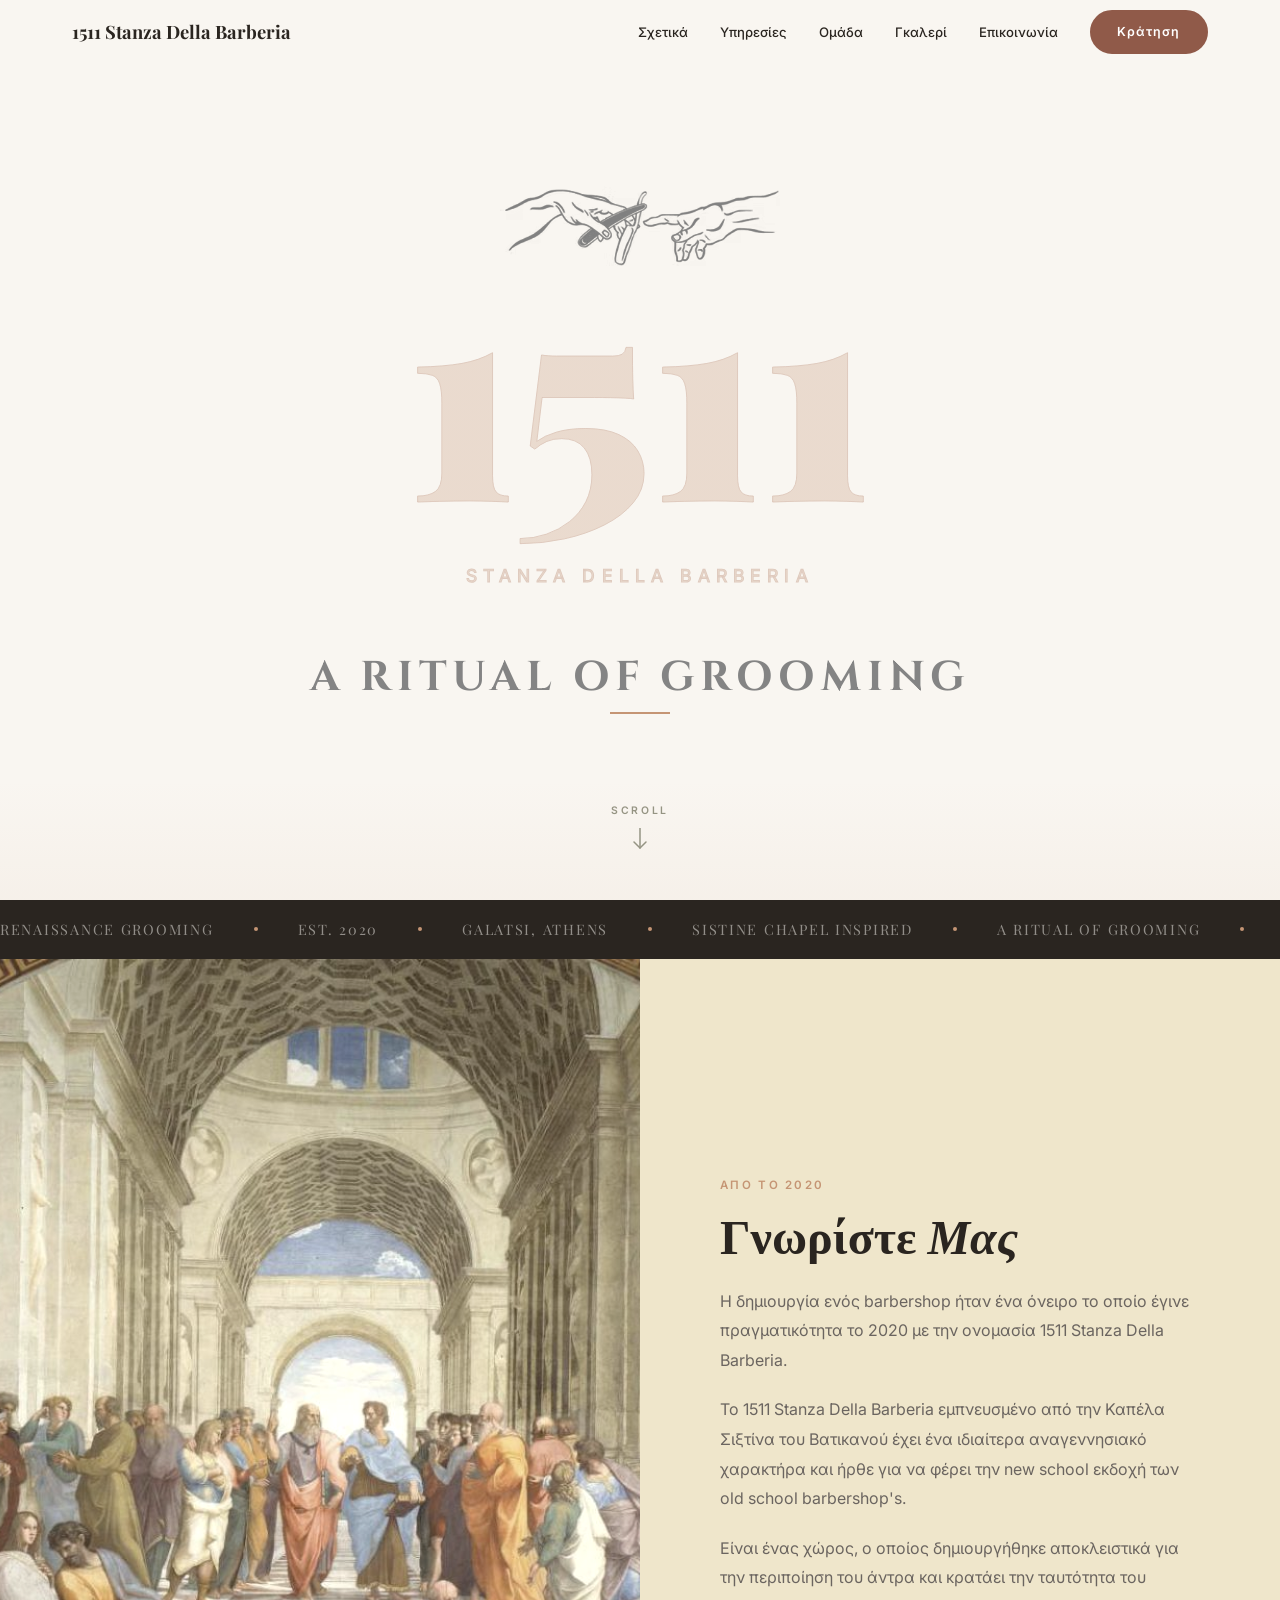
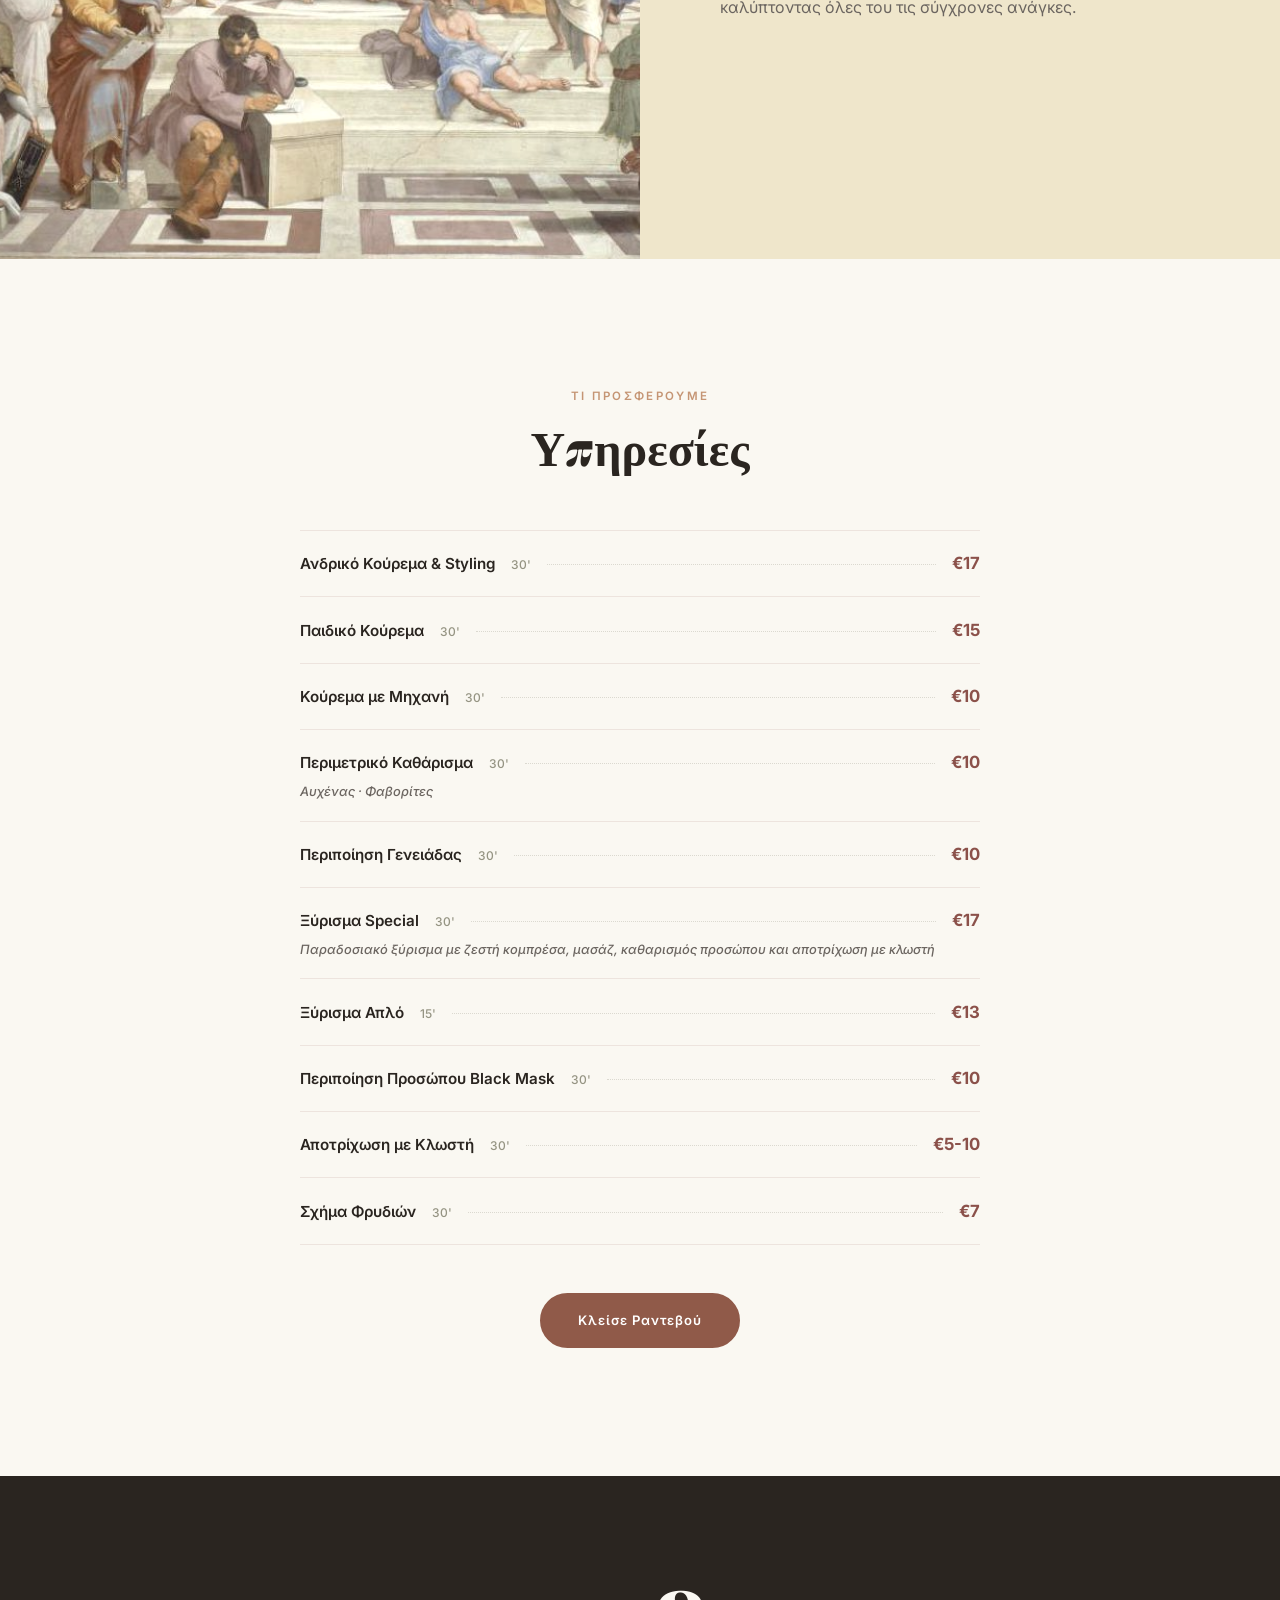
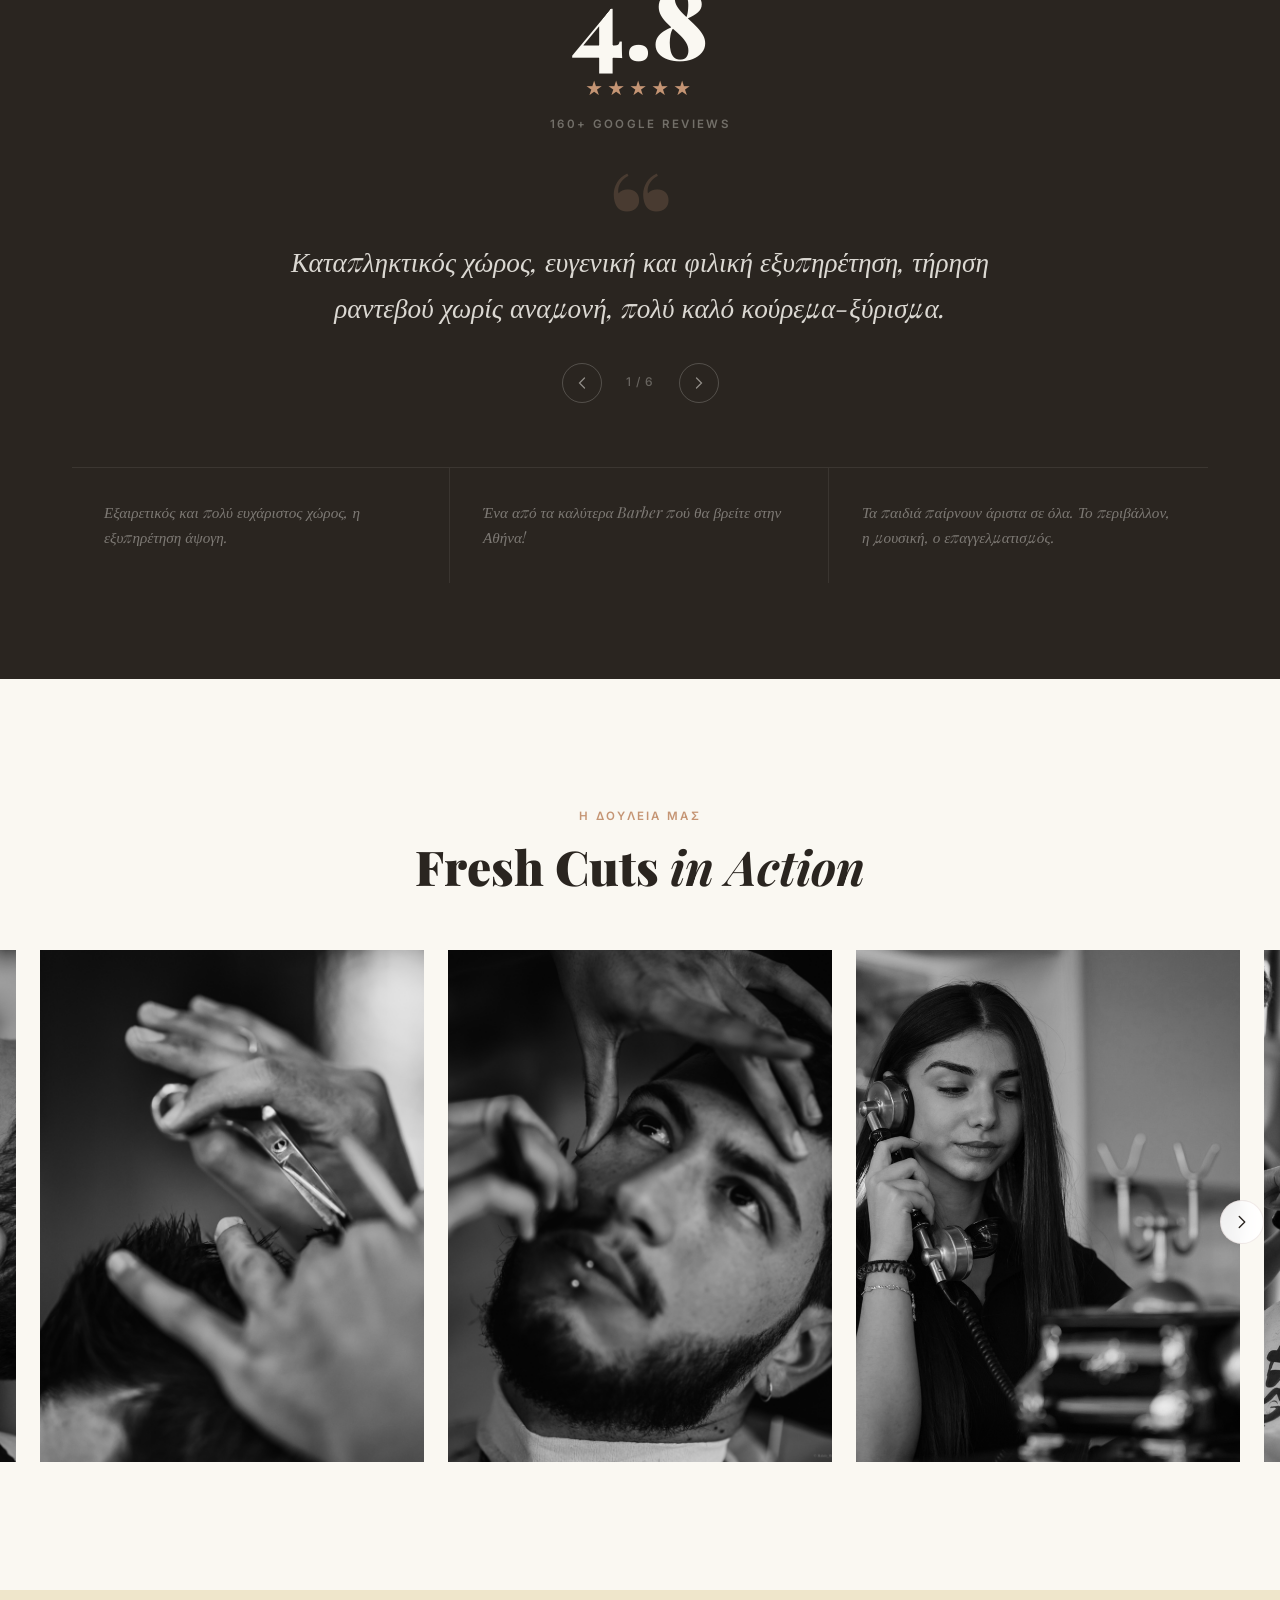
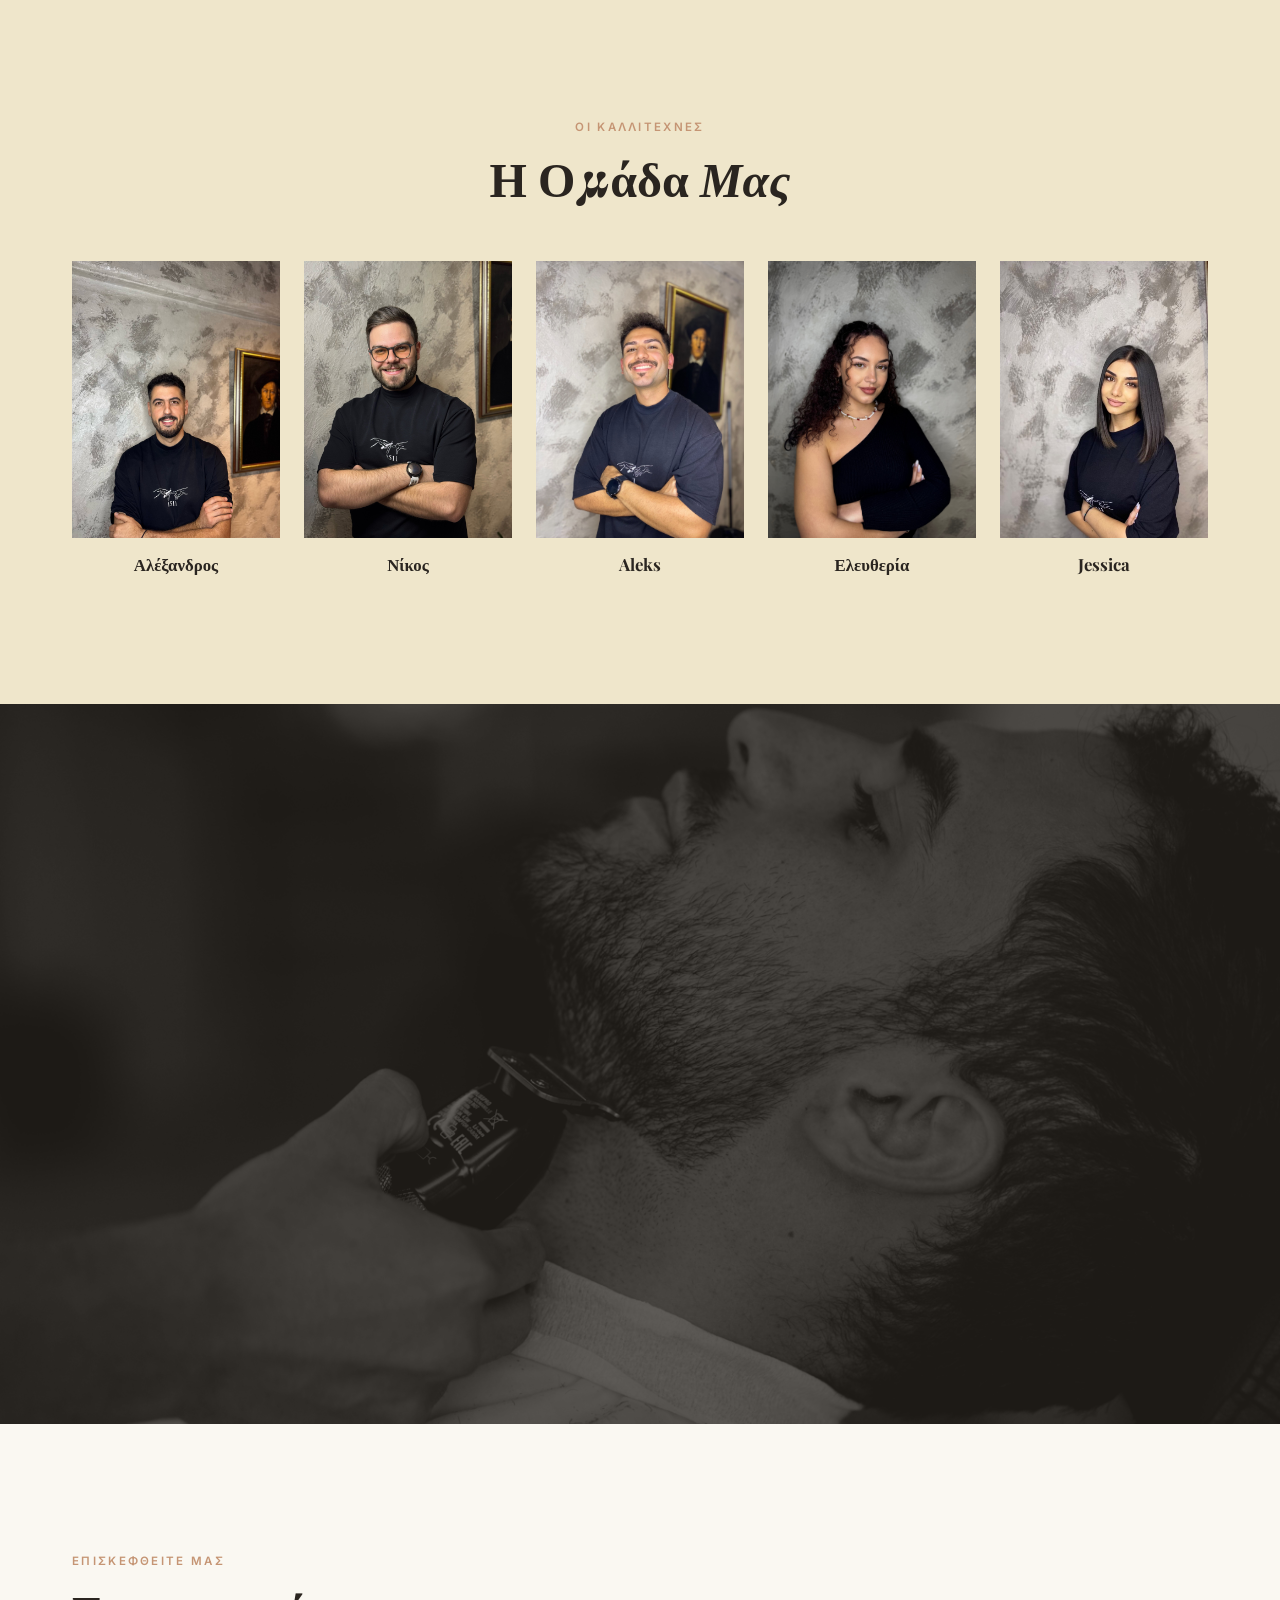
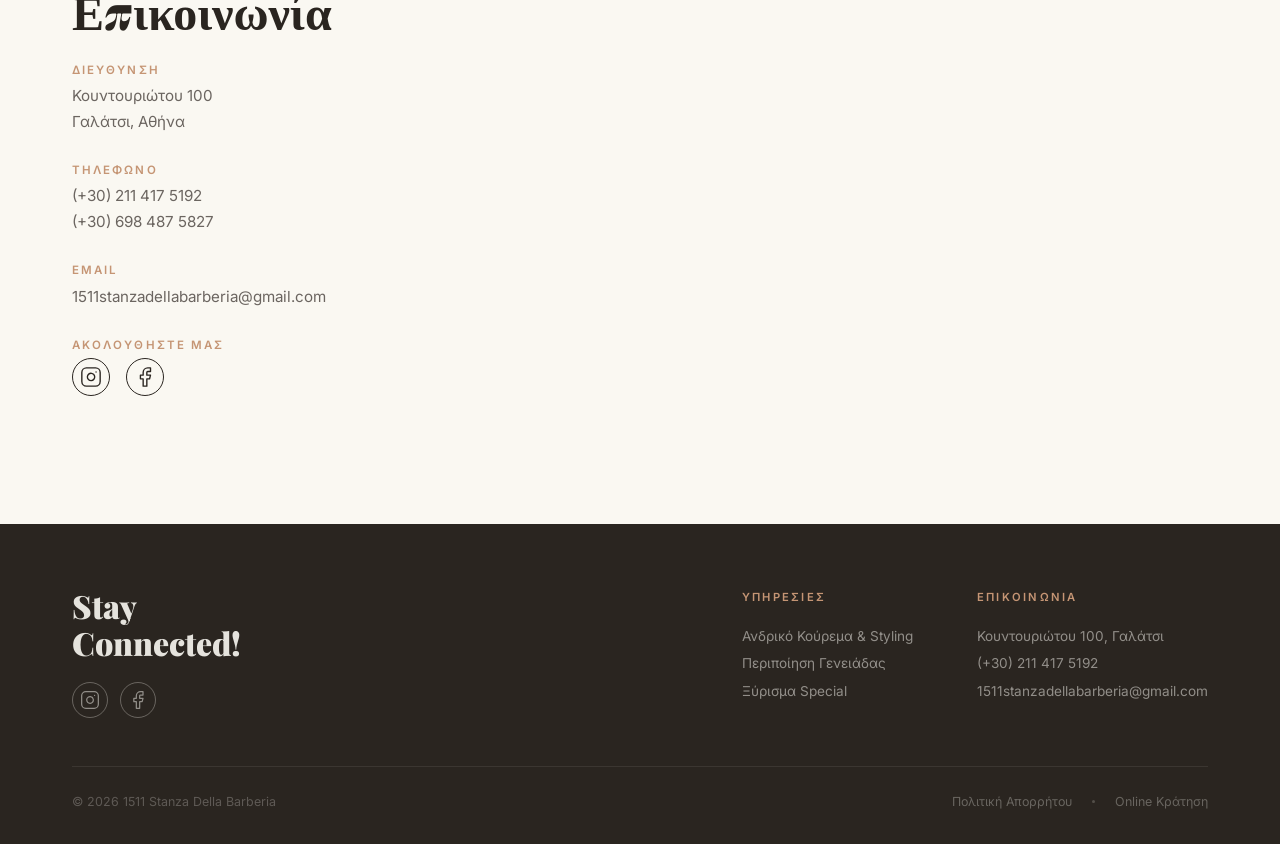
==== index.html @ efe9e53e "updates" ====
<!DOCTYPE html>
<html lang="el">
<head>
  <meta charset="UTF-8">
  <meta name="viewport" content="width=device-width, initial-scale=1.0">
  <title>1511 Stanza Della Barberia | Γαλάτσι, Αθήνα</title>
  <meta name="description" content="Κουρείο εμπνευσμένο από την Αναγέννηση στο Γαλάτσι, Αθήνα. Κουρέματα, περιποίηση και αισθητική από το 2020.">
  <link rel="preconnect" href="https://fonts.googleapis.com">
  <link rel="preconnect" href="https://fonts.gstatic.com" crossorigin>
  <link href="https://fonts.googleapis.com/css2?family=Cinzel:wght@400;500;600;700;800;900&family=Playfair+Display:ital,wght@0,400;0,700;0,900;1,400;1,700&family=Inter:wght@300;400;500;600&display=swap" rel="stylesheet">
  <link rel="stylesheet" href="style.css">
  <script src="https://cdnjs.cloudflare.com/ajax/libs/lottie-web/5.12.2/lottie.min.js"></script>
</head>
<body>

  <!-- Navigation -->
  <nav id="nav">
    <div class="nav-inner">
      <a href="#hero" class="nav-logo">1511 Stanza Della Barberia</a>
      <button class="nav-toggle" aria-label="Menu">
        <span></span>
        <span></span>
      </button>
      <div class="nav-right">
        <ul class="nav-links">
          <li><a href="#about">Σχετικά</a></li>
          <li><a href="#services">Υπηρεσίες</a></li>
          <li><a href="#team">Ομάδα</a></li>
          <li><a href="#gallery">Γκαλερί</a></li>
          <li><a href="#contact">Επικοινωνία</a></li>
        </ul>
        <a href="https://1511stanzadellabarberia.setmore.com/" target="_blank" rel="noopener" class="btn btn-sm">Κράτηση</a>
      </div>
    </div>
  </nav>

  <!-- Hero -->
  <section id="hero">
    <div class="hero-spacer"></div>
    <img src="images/logo.avif" alt="1511 Stanza Della Barberia" class="hero-logo">
    <!-- <div class="hero-scissors-wrapper">
      <div class="hero-scissors-line"></div>
      <div class="hero-scissors" id="hero-scissors"></div>
    </div> -->
    <div class="hero-watermark" aria-hidden="true">1511</div>
    <div class="hero-subtitle" aria-hidden="true">Stanza Della Barberia</div>
    <div class="hero-tagline-row">
      <p class="hero-tagline">
        <span>A</span>
        <span class="accent">Ritual</span>
        <span>of</span>
        <span class="accent">Grooming</span>
      </p>
    </div>
    <div class="hero-line"></div>
    <div class="hero-spacer"></div>
    <div class="scroll-indicator">
      <span>Scroll</span>
      <div class="scroll-arrow">
        <svg width="16" height="24" viewBox="0 0 16 24" fill="none" stroke="currentColor" stroke-width="1.5" stroke-linecap="round">
          <line x1="8" y1="0" x2="8" y2="20"/>
          <polyline points="2,14 8,20 14,14"/>
        </svg>
      </div>
    </div>
  </section>

  <!-- Marquee Ticker -->
  <div class="marquee">
    <div class="marquee-track">
      <span>Renaissance Grooming</span>
      <span class="marquee-dot"></span>
      <span>Est. 2020</span>
      <span class="marquee-dot"></span>
      <span>Galatsi, Athens</span>
      <span class="marquee-dot"></span>
      <span>Sistine Chapel Inspired</span>
      <span class="marquee-dot"></span>
      <span>A Ritual of Grooming</span>
      <span class="marquee-dot"></span>
      <span>Renaissance Grooming</span>
      <span class="marquee-dot"></span>
      <span>Est. 2020</span>
      <span class="marquee-dot"></span>
      <span>Galatsi, Athens</span>
      <span class="marquee-dot"></span>
      <span>Sistine Chapel Inspired</span>
      <span class="marquee-dot"></span>
      <span>A Ritual of Grooming</span>
      <span class="marquee-dot"></span>
    </div>
  </div>

  <!-- About — Cinematic Split -->
  <section id="about" class="cin-section">
    <div class="cin-image-half">
      <img src="images/rennaisance.jpg" alt="Η Σχολή των Αθηνών του Ραφαήλ" loading="lazy">
    </div>
    <div class="cin-text-half">
      <div class="cin-text-inner">
        <span class="label">Από το 2020</span>
        <h2 class="reveal-text">Γνωρίστε <em>Μας</em></h2>
        <p class="reveal-up">Η δημιουργία ενός barbershop ήταν ένα όνειρο το οποίο έγινε πραγματικότητα το 2020 με την ονομασία 1511 Stanza Della Barberia.</p>
        <p class="reveal-up">Το 1511 Stanza Della Barberia εμπνευσμένο από την Καπέλα Σιξτίνα του Βατικανού έχει ένα ιδιαίτερα αναγεννησιακό χαρακτήρα και ήρθε για να φέρει την new school εκδοχή των old school barbershop's.</p>
        <p class="reveal-up">Είναι ένας χώρος, ο οποίος δημιουργήθηκε αποκλειστικά για την περιποίηση του άντρα και κρατάει την ταυτότητα του καλύπτοντας όλες του τις σύγχρονες ανάγκες.</p>
      </div>
    </div>
  </section>

  <!-- Services -->
  <section id="services">
    <div class="container">
      <div class="section-header-center">
        <span class="label reveal-up">Τι Προσφέρουμε</span>
        <h2 class="reveal-text">Υπηρεσίες</h2>
      </div>
      <div class="services-list reveal-up">
        <div class="service-item">
          <div class="service-row">
            <span class="service-name">Ανδρικό Κούρεμα & Styling</span>
            <span class="service-duration">30'</span>
            <span class="service-price">&euro;17</span>
          </div>
        </div>
        <div class="service-item">
          <div class="service-row">
            <span class="service-name">Παιδικό Κούρεμα</span>
            <span class="service-duration">30'</span>
            <span class="service-price">&euro;15</span>
          </div>
        </div>
        <div class="service-item">
          <div class="service-row">
            <span class="service-name">Κούρεμα με Μηχανή</span>
            <span class="service-duration">30'</span>
            <span class="service-price">&euro;10</span>
          </div>
        </div>
        <div class="service-item">
          <div class="service-row">
            <span class="service-name">Περιμετρικό Καθάρισμα</span>
            <span class="service-duration">30'</span>
            <span class="service-price">&euro;10</span>
          </div>
          <p class="service-desc">Αυχένας &middot; Φαβορίτες</p>
        </div>
        <div class="service-item">
          <div class="service-row">
            <span class="service-name">Περιποίηση Γενειάδας</span>
            <span class="service-duration">30'</span>
            <span class="service-price">&euro;10</span>
          </div>
        </div>
        <div class="service-item">
          <div class="service-row">
            <span class="service-name">Ξύρισμα Special</span>
            <span class="service-duration">30'</span>
            <span class="service-price">&euro;17</span>
          </div>
          <p class="service-desc">Παραδοσιακό ξύρισμα με ζεστή κομπρέσα, μασάζ, καθαρισμός προσώπου και αποτρίχωση με κλωστή</p>
        </div>
        <div class="service-item">
          <div class="service-row">
            <span class="service-name">Ξύρισμα Απλό</span>
            <span class="service-duration">15'</span>
            <span class="service-price">&euro;13</span>
          </div>
        </div>
        <div class="service-item">
          <div class="service-row">
            <span class="service-name">Περιποίηση Προσώπου Black Mask</span>
            <span class="service-duration">30'</span>
            <span class="service-price">&euro;10</span>
          </div>
        </div>
        <div class="service-item">
          <div class="service-row">
            <span class="service-name">Αποτρίχωση με Κλωστή</span>
            <span class="service-duration">30'</span>
            <span class="service-price">&euro;5-10</span>
          </div>
        </div>
        <div class="service-item">
          <div class="service-row">
            <span class="service-name">Σχήμα Φρυδιών</span>
            <span class="service-duration">30'</span>
            <span class="service-price">&euro;7</span>
          </div>
        </div>
      </div>
      <div class="services-cta reveal-up">
        <a href="https://1511stanzadellabarberia.setmore.com/" target="_blank" rel="noopener" class="btn">Κλείσε Ραντεβού</a>
      </div>
    </div>
  </section>

  <!-- Reviews -->
  <section id="reviews">
    <div class="container">
      <div class="reviews-top reveal-up">
        <div class="reviews-badge">
          <span class="reviews-badge-score">4.8</span>
          <div class="reviews-badge-stars">&#9733;&#9733;&#9733;&#9733;&#9733;</div>
          <span class="reviews-badge-count">160+ Google Reviews</span>
        </div>
      </div>
      <div class="reviews-featured reveal-up">
        <span class="reviews-quote-mark">&ldquo;</span>
        <blockquote class="reviews-featured-quote" id="featured-review">
          <p>Καταπληκτικός χώρος, ευγενική και φιλική εξυπηρέτηση, τήρηση ραντεβού χωρίς αναμονή, πολύ καλό κούρεμα-ξύρισμα.</p>
        </blockquote>
        <div class="reviews-nav">
          <button class="reviews-nav-btn" id="review-prev" aria-label="Previous">
            <svg width="20" height="20" viewBox="0 0 24 24" fill="none" stroke="currentColor" stroke-width="1.5" stroke-linecap="round"><polyline points="15 18 9 12 15 6"/></svg>
          </button>
          <span class="reviews-counter" id="review-counter">1 / 6</span>
          <button class="reviews-nav-btn" id="review-next" aria-label="Next">
            <svg width="20" height="20" viewBox="0 0 24 24" fill="none" stroke="currentColor" stroke-width="1.5" stroke-linecap="round"><polyline points="9 6 15 12 9 18"/></svg>
          </button>
        </div>
      </div>
      <div class="reviews-strip reveal-up">
        <blockquote class="reviews-mini">
          <p>Εξαιρετικός και πολύ ευχάριστος χώρος, η εξυπηρέτηση άψογη.</p>
        </blockquote>
        <blockquote class="reviews-mini">
          <p>Ένα από τα καλύτερα Barber πού θα βρείτε στην Αθήνα!</p>
        </blockquote>
        <blockquote class="reviews-mini">
          <p>Τα παιδιά παίρνουν άριστα σε όλα. Το περιβάλλον, η μουσική, ο επαγγελματισμός.</p>
        </blockquote>
      </div>
    </div>
  </section>

  <!-- Horizontal Scroll Gallery -->
  <section id="gallery">
    <div class="container">
      <div class="section-header-center">
        <span class="label reveal-up">Η Δουλειά Μας</span>
        <h2 class="reveal-text">Fresh Cuts <em>in Action</em></h2>
      </div>
    </div>
    <div class="gallery-wrapper">
      <button class="gallery-btn gallery-btn-left" aria-label="Scroll left">
        <svg viewBox="0 0 24 24" fill="none" stroke="currentColor" stroke-width="1.5" stroke-linecap="round" stroke-linejoin="round"><polyline points="15 18 9 12 15 6"/></svg>
      </button>
      <div class="gallery-scroll">
        <div class="gallery-track">
          <div class="gallery-item">
            <img src="images/DSC01351.jpg.JPG" alt="Περιποίηση γενειάδας" loading="lazy">
          </div>
          <div class="gallery-item">
            <img src="images/DSC01524-2.jpg.JPG" alt="Τεχνική ψαλιδιού" loading="lazy">
          </div>
          <div class="gallery-item">
            <img src="images/DSC01560-3.jpg.JPG" alt="Σχηματισμός φρυδιών" loading="lazy">
          </div>
          <div class="gallery-item">
            <img src="images/DSC01487-2.jpg.jpg" alt="Υποδοχή" loading="lazy">
          </div>
          <div class="gallery-item">
            <img src="images/DSC01388.jpg.jpg" alt="Barbershop" loading="lazy">
          </div>
        </div>
      </div>
      <button class="gallery-btn gallery-btn-right" aria-label="Scroll right">
        <svg viewBox="0 0 24 24" fill="none" stroke="currentColor" stroke-width="1.5" stroke-linecap="round" stroke-linejoin="round"><polyline points="9 18 15 12 9 6"/></svg>
      </button>
    </div>
  </section>

  <!-- Team -->
  <section id="team">
    <div class="container">
      <div class="section-header-center">
        <span class="label reveal-up">Οι Καλλιτέχνες</span>
        <h2 class="reveal-text">Η Ομάδα <em>Μας</em></h2>
      </div>
      <div class="team-grid">
        <div class="team-member reveal-up">
          <div class="team-photo">
            <img src="images/IMG_5908.jpeg" alt="Αλέξανδρος" loading="lazy">
            <div class="team-overlay">
              <span class="team-role">Κουρέας</span>
            </div>
          </div>
          <h4>Αλέξανδρος</h4>
        </div>
        <div class="team-member reveal-up">
          <div class="team-photo">
            <img src="images/IMG_8407.jpeg" alt="Νίκος" loading="lazy">
            <div class="team-overlay">
              <span class="team-role">Κουρέας</span>
            </div>
          </div>
          <h4>Νίκος</h4>
        </div>
        <div class="team-member reveal-up">
          <div class="team-photo">
            <img src="images/IMG_0420.jpg" alt="Aleks" loading="lazy">
            <div class="team-overlay">
              <span class="team-role">Ιδρυτής & Master Barber</span>
            </div>
          </div>
          <h4>Aleks</h4>
        </div>
        <div class="team-member reveal-up">
          <div class="team-photo">
            <img src="images/IMG_4937.JPG" alt="Ελευθερία" loading="lazy">
            <div class="team-overlay">
              <span class="team-role">Κουρέας & Αισθητικός</span>
            </div>
          </div>
          <h4>Ελευθερία</h4>
        </div>
        <div class="team-member reveal-up">
          <div class="team-photo">
            <img src="images/78AFB4B1-7401-4252-8395-367653C9338E.JPG" alt="Jessica" loading="lazy">
            <div class="team-overlay">
              <span class="team-role">Υποδοχή</span>
            </div>
          </div>
          <h4>Jessica</h4>
        </div>
      </div>
    </div>
  </section>

  <!-- Cinematic Booking CTA -->
  <section id="booking" class="cin-fullbleed cin-fullbleed-dark">
    <div class="cin-fullbleed-img" data-parallax>
      <img src="images/DSC01351.jpg.JPG" alt="Barbershop" loading="lazy">
    </div>
    <div class="cin-fullbleed-overlay cin-booking-content">
      <span class="label reveal-up" style="color: var(--copper);">Online Booking</span>
      <h2 class="cin-giant-text reveal-text">
        Κράτηση &mdash;<br>
        Χωρίς Ταλαιπωρία,<br>
        <em>Μόνο ένα Click</em>
      </h2>
      <p class="reveal-up" style="color: rgba(250,248,242,0.6); margin-bottom: 2.5rem;">Διάλεξε ημερομηνία, επέλεξε τον κουρέα σου και κλείσε τη θέση σου.</p>
      <a href="https://1511stanzadellabarberia.setmore.com/" target="_blank" rel="noopener" class="btn btn-light reveal-up">Κλείσε Ραντεβού</a>
    </div>
  </section>

  <!-- Contact -->
  <section id="contact">
    <div class="container">
      <div class="contact-layout">
        <div class="contact-info reveal-up">
          <span class="label">Επισκεφθείτε Μας</span>
          <h2 class="reveal-text">Επικοινωνία</h2>
          <div class="contact-details">
            <div class="contact-item">
              <h4>Διεύθυνση</h4>
              <p>Κουντουριώτου 100<br>Γαλάτσι, Αθήνα</p>
            </div>
            <div class="contact-item">
              <h4>Τηλέφωνο</h4>
              <p><a href="tel:+302114175192">(+30) 211 417 5192</a></p>
              <p><a href="tel:+306984875827">(+30) 698 487 5827</a></p>
            </div>
            <div class="contact-item">
              <h4>Email</h4>
              <p><a href="mailto:1511stanzadellabarberia@gmail.com">1511stanzadellabarberia@gmail.com</a></p>
            </div>
            <div class="contact-item">
              <h4>Ακολουθήστε Μας</h4>
              <div class="social-links">
                <a href="https://www.instagram.com/1511stanzadelbarbiere/" target="_blank" rel="noopener" aria-label="Instagram">
                  <svg width="22" height="22" viewBox="0 0 24 24" fill="none" stroke="currentColor" stroke-width="1.5" stroke-linecap="round" stroke-linejoin="round"><rect x="2" y="2" width="20" height="20" rx="5" ry="5"/><path d="M16 11.37A4 4 0 1 1 12.63 8 4 4 0 0 1 16 11.37z"/><line x1="17.5" y1="6.5" x2="17.51" y2="6.5"/></svg>
                </a>
                <a href="https://www.facebook.com/profile.php?id=100058823749502" target="_blank" rel="noopener" aria-label="Facebook">
                  <svg width="22" height="22" viewBox="0 0 24 24" fill="none" stroke="currentColor" stroke-width="1.5" stroke-linecap="round" stroke-linejoin="round"><path d="M18 2h-3a5 5 0 0 0-5 5v3H7v4h3v8h4v-8h3l1-4h-4V7a1 1 0 0 1 1-1h3z"/></svg>
                </a>
              </div>
            </div>
          </div>
        </div>
        <div class="contact-map reveal-up">
          <iframe
            src="https://www.google.com/maps/embed?pb=!1m18!1m12!1m3!1d3143.5!2d23.7501!3d38.0101!2m3!1f0!2f0!3f0!3m2!1i1024!2i768!4f13.1!3m3!1m2!1s0x14a1a2f1a1a1a1a1%3A0x1234567890abcdef!2sKountouriotou%20100%2C%20Galatsi%2C%20Athens!5e0!3m2!1sen!2sgr!4v1700000000000!5m2!1sen!2sgr"
            width="100%"
            height="100%"
            style="border:0; min-height: 400px;"
            allowfullscreen=""
            loading="lazy"
            referrerpolicy="no-referrer-when-downgrade">
          </iframe>
        </div>
      </div>
    </div>
  </section>

  <!-- Footer -->
  <footer>
    <div class="container">
      <div class="footer-top">
        <div class="footer-brand">
          <p class="footer-brand-name">Stay<br>Connected!</p>
          <div class="footer-social">
            <a href="https://www.instagram.com/1511stanzadelbarbiere/" target="_blank" rel="noopener" aria-label="Instagram">
              <svg width="20" height="20" viewBox="0 0 24 24" fill="none" stroke="currentColor" stroke-width="1.5" stroke-linecap="round" stroke-linejoin="round"><rect x="2" y="2" width="20" height="20" rx="5" ry="5"/><path d="M16 11.37A4 4 0 1 1 12.63 8 4 4 0 0 1 16 11.37z"/><line x1="17.5" y1="6.5" x2="17.51" y2="6.5"/></svg>
            </a>
            <a href="https://www.facebook.com/profile.php?id=100058823749502" target="_blank" rel="noopener" aria-label="Facebook">
              <svg width="20" height="20" viewBox="0 0 24 24" fill="none" stroke="currentColor" stroke-width="1.5" stroke-linecap="round" stroke-linejoin="round"><path d="M18 2h-3a5 5 0 0 0-5 5v3H7v4h3v8h4v-8h3l1-4h-4V7a1 1 0 0 1 1-1h3z"/></svg>
            </a>
          </div>
        </div>
        <div class="footer-columns">
          <div class="footer-col">
            <h5>Υπηρεσίες</h5>
            <ul>
              <li>Ανδρικό Κούρεμα & Styling</li>
              <li>Περιποίηση Γενειάδας</li>
              <li>Ξύρισμα Special</li>
            </ul>
          </div>
          <div class="footer-col">
            <h5>Επικοινωνία</h5>
            <ul>
              <li>Κουντουριώτου 100, Γαλάτσι</li>
              <li><a href="tel:+302114175192">(+30) 211 417 5192</a></li>
              <li><a href="mailto:1511stanzadellabarberia@gmail.com">1511stanzadellabarberia@gmail.com</a></li>
            </ul>
          </div>
        </div>
      </div>
      <div class="footer-divider"></div>
      <div class="footer-bottom">
        <p>&copy; <span id="year"></span> 1511 Stanza Della Barberia</p>
        <div class="footer-links">
          <a href="#" id="privacy-link">Πολιτική Απορρήτου</a>
          <span class="footer-sep"></span>
          <a href="https://1511stanzadellabarberia.setmore.com/" target="_blank" rel="noopener">Online Κράτηση</a>
        </div>
      </div>
    </div>
  </footer>

  <!-- Privacy Policy Modal -->
  <div class="modal-overlay" id="privacy-modal">
    <div class="modal">
      <div class="modal-header">
        <h3>Πολιτική Απορρήτου</h3>
        <button class="modal-close" aria-label="Κλείσιμο">
          <svg width="20" height="20" viewBox="0 0 24 24" fill="none" stroke="currentColor" stroke-width="1.5" stroke-linecap="round">
            <line x1="18" y1="6" x2="6" y2="18"/><line x1="6" y1="6" x2="18" y2="18"/>
          </svg>
        </button>
      </div>
      <div class="modal-body">
        <p>Τελευταία ενημέρωση: Ιανουάριος 2025</p>
        <h4>1. Πληροφορίες που Συλλέγουμε</h4>
        <p>Όταν κλείνετε ραντεβού ή επικοινωνείτε μαζί μας, ενδέχεται να συλλέξουμε το όνομά σας, τον αριθμό τηλεφώνου και τη διεύθυνση email σας. Αυτές οι πληροφορίες χρησιμοποιούνται αποκλειστικά για τη διαχείριση των ραντεβού σας και την επικοινωνία μαζί σας σχετικά με τις υπηρεσίες μας.</p>
        <h4>2. Πώς Χρησιμοποιούμε τις Πληροφορίες σας</h4>
        <p>Χρησιμοποιούμε τα προσωπικά σας δεδομένα για:</p>
        <ul>
          <li>Προγραμματισμό και διαχείριση των ραντεβού σας</li>
          <li>Αποστολή υπενθυμίσεων και επιβεβαιώσεων ραντεβού</li>
          <li>Απάντηση στα ερωτήματά σας</li>
          <li>Βελτίωση των υπηρεσιών μας</li>
        </ul>
        <h4>3. Κοινοποίηση Δεδομένων</h4>
        <p>Δεν πουλάμε, ανταλλάσσουμε ή μεταφέρουμε με οποιονδήποτε τρόπο τα προσωπικά σας δεδομένα σε τρίτους. Τα δεδομένα σας ενδέχεται να κοινοποιηθούν στον πάροχο της πλατφόρμας κρατήσεών μας αποκλειστικά για τον σκοπό της διαχείρισης ραντεβού.</p>
        <h4>4. Ασφάλεια Δεδομένων</h4>
        <p>Εφαρμόζουμε κατάλληλα μέτρα ασφαλείας για την προστασία των προσωπικών σας πληροφοριών. Ωστόσο, καμία μέθοδος ηλεκτρονικής μετάδοσης ή αποθήκευσης δεν είναι 100% ασφαλής.</p>
        <h4>5. Cookies</h4>
        <p>Ο ιστότοπός μας ενδέχεται να χρησιμοποιεί cookies για τη βελτίωση της εμπειρίας περιήγησής σας. Μπορείτε να απενεργοποιήσετε τα cookies μέσω των ρυθμίσεων του προγράμματος περιήγησής σας.</p>
        <h4>6. Τα Δικαιώματά σας</h4>
        <p>Έχετε το δικαίωμα πρόσβασης, διόρθωσης ή διαγραφής των προσωπικών σας δεδομένων. Για να ασκήσετε αυτά τα δικαιώματα, επικοινωνήστε μαζί μας στο <a href="mailto:1511stanzadellabarberia@gmail.com">1511stanzadellabarberia@gmail.com</a>.</p>
        <h4>7. Επικοινωνία</h4>
        <p>Για οποιαδήποτε ερώτηση σχετικά με αυτήν την πολιτική απορρήτου, επικοινωνήστε μαζί μας:</p>
        <p>1511 Stanza Della Barberia<br>Κουντουριώτου 100, Γαλάτσι, Αθήνα<br>Email: <a href="mailto:1511stanzadellabarberia@gmail.com">1511stanzadellabarberia@gmail.com</a><br>Τηλ: <a href="tel:+302114175192">(+30) 211 417 5192</a></p>
      </div>
    </div>
  </div>

  <script src="script.js"></script>
</body>
</html>
---- style.css ----
/* ==========================================================
   1511 Stanza Della Barberia — Cinematic Scroll
   ========================================================== */

:root {
  --cream: #f5eed8;
  --cream-dark: #efe6cb;
  --terracotta: #8b514a;
  --terracotta-light: #a06a62;
  --copper: #c59574;
  --sage: #959483;
  --text: #2a2520;
  --text-light: #6b6560;
  --bg: #faf8f2;
  --border: rgba(139, 81, 74, 0.12);
}

/* Reset */
*, *::before, *::after {
  margin: 0;
  padding: 0;
  box-sizing: border-box;
}

html {
  scroll-behavior: smooth;
  scroll-padding-top: 80px;
}

body {
  font-family: 'Inter', -apple-system, sans-serif;
  font-weight: 400;
  color: var(--text);
  background: var(--bg);
  line-height: 1.7;
  font-size: 16px;
  -webkit-font-smoothing: antialiased;
  overflow-x: hidden;
}

/* Typography */
h1, h2, h3 {
  font-family: 'Playfair Display', Georgia, serif;
  font-weight: 900;
  line-height: 1.15;
  color: var(--text);
}

h1 { font-size: clamp(2.5rem, 5.5vw, 4rem); }

h1 em, h2 em {
  font-style: italic;
  font-weight: 700;
}

h2 {
  font-size: clamp(2rem, 4.5vw, 3rem);
  margin-bottom: 1.5rem;
}

h3 { font-size: 1.5rem; font-weight: 700; }

h4 {
  font-family: 'Playfair Display', serif;
  font-size: 1.1rem;
  font-weight: 700;
  color: var(--text);
  line-height: 1.3;
}

p {
  color: var(--text-light);
  max-width: 52ch;
}

a {
  color: var(--terracotta);
  text-decoration: none;
  transition: color 0.3s ease;
}

a:hover { color: var(--copper); }

img {
  display: block;
  max-width: 100%;
}

.container {
  max-width: 1200px;
  margin: 0 auto;
  padding: 0 2rem;
}

.label {
  display: block;
  font-family: 'Inter', sans-serif;
  font-size: 0.72rem;
  font-weight: 600;
  letter-spacing: 0.2em;
  text-transform: uppercase;
  color: var(--copper);
  margin-bottom: 0.75rem;
}

.section-header-center {
  text-align: center;
  margin-bottom: 3.5rem;
}

/* Buttons */
.btn {
  display: inline-block;
  font-family: 'Inter', sans-serif;
  font-size: 0.82rem;
  font-weight: 600;
  letter-spacing: 0.08em;
  padding: 0.9rem 2.2rem;
  border: 2px solid #905a49;
  border-radius: 50px;
  color: #fff;
  background: #905a49;
  transition: all 0.3s ease;
  cursor: pointer;
}

.btn:hover {
  background: #7a4c3e;
  border-color: #7a4c3e;
  color: #fff;
}

.btn-light {
  background: transparent;
  border-color: rgba(250, 248, 242, 0.5);
  color: var(--bg);
}

.btn-light:hover {
  background: var(--bg);
  border-color: var(--bg);
  color: var(--text);
}

.btn-sm {
  padding: 0.6rem 1.6rem;
  font-size: 0.78rem;
}

section {
  padding: 6rem 0;
}

/* =========================
   Navigation
   ========================= */

#nav {
  position: fixed;
  top: 0;
  left: 0;
  width: 100%;
  z-index: 100;
  background: transparent;
  backdrop-filter: none;
  -webkit-backdrop-filter: none;
  border-bottom: 1px solid transparent;
  transition: background 0.3s ease, border-bottom 0.3s ease, backdrop-filter 0.3s ease;
}

#nav.scrolled {
  background: rgba(249, 246, 241, 0.95);
  backdrop-filter: blur(12px);
  -webkit-backdrop-filter: blur(12px);
  border-bottom: 1px solid rgba(42, 37, 32, 0.1);
  transition: transform 0.4s ease;
}

#nav.hidden {
  transform: translateY(-100%);
}

.nav-inner {
  max-width: 1200px;
  margin: 0 auto;
  padding: 0 2rem;
  display: flex;
  align-items: center;
  justify-content: space-between;
  height: 64px;
}

.nav-logo {
  font-family: 'Playfair Display', serif;
  font-size: 1.15rem;
  font-weight: 700;
  color: var(--text);
  white-space: nowrap;
}

.nav-logo:hover { color: var(--text); }

.nav-right {
  display: flex;
  align-items: center;
  gap: 2rem;
}

.nav-links {
  display: flex;
  align-items: center;
  list-style: none;
  gap: 2rem;
}

.nav-links a {
  font-size: 0.82rem;
  font-weight: 500;
  color: var(--text);
  transition: color 0.3s ease;
}

.nav-links a:hover { color: var(--terracotta); }

.nav-toggle {
  display: none;
  flex-direction: column;
  gap: 6px;
  background: none;
  border: none;
  cursor: pointer;
  padding: 8px;
}

.nav-toggle span {
  width: 24px;
  height: 2px;
  background: var(--text);
  transition: all 0.3s ease;
  transform-origin: center;
}

.nav-toggle.active span:first-child {
  transform: translateY(4px) rotate(45deg);
}

.nav-toggle.active span:last-child {
  transform: translateY(-4px) rotate(-45deg);
}

/* =========================
   Hero
   ========================= */

#hero {
  min-height: 100vh;
  display: flex;
  flex-direction: column;
  align-items: center;
  justify-content: center;
  background: #f9f6f1;
  padding: 2rem;
  gap: 0;
  position: relative;
  overflow: hidden;
}

.hero-watermark {
  font-family: 'Playfair Display', serif;
  font-weight: 900;
  font-size: clamp(10rem, 22vw, 20rem);
  line-height: 0.85;
  padding-bottom: 0.15em;
  background: linear-gradient(to top, rgba(197, 149, 116, 0.28), rgba(197, 149, 116, 0.28)) no-repeat bottom;
  background-size: 100% 0%;
  -webkit-background-clip: text;
  background-clip: text;
  -webkit-text-fill-color: transparent;
  -webkit-text-stroke: 1px var(--border);
  animation: fillUp 3s ease-out 0.8s forwards;
  pointer-events: none;
  user-select: none;
}

.hero-subtitle {
  font-family: 'Inter', sans-serif;
  font-weight: 400;
  font-size: clamp(0.75rem, 1.5vw, 1.1rem);
  letter-spacing: 0.35em;
  text-transform: uppercase;
  margin-top: clamp(0.5rem, 1vw, 1rem);
  background: linear-gradient(to top, rgba(197, 149, 116, 0.28), rgba(197, 149, 116, 0.28)) no-repeat bottom;
  background-size: 100% 0%;
  -webkit-background-clip: text;
  background-clip: text;
  -webkit-text-fill-color: transparent;
  -webkit-text-stroke: 1px var(--border);
  animation: fillUp 3s ease-out 0.8s forwards;
  pointer-events: none;
  user-select: none;
}

@keyframes fillUp {
  0% { background-size: 100% 0%; }
  100% { background-size: 100% 100%; }
}

#hero::after {
  content: '';
  position: absolute;
  bottom: 0;
  left: 0;
  right: 0;
  height: 120px;
  background: linear-gradient(to bottom, transparent, rgba(197, 149, 116, 0.06));
  pointer-events: none;
}

#hero > *:not(.scroll-indicator) {
  position: relative;
  z-index: 1;
}

.hero-spacer {
  flex: 1;
}

.hero-logo {
  width: min(280px, 45vw);
  opacity: 0;
  animation: heroFadeIn 1.2s ease 0.2s forwards;
  filter: contrast(1.8) brightness(0.55) drop-shadow(0 0 0 rgba(0,0,0,0.5));
  margin-bottom: 0;
}

.hero-tagline-row {
  display: flex;
  align-items: center;
  gap: 0.8em;
  margin-top: clamp(2rem, 4vw, 3.5rem);
}

.hero-scissors-wrapper {
  width: min(500px, 80vw);
  position: relative;
  height: 60px;
  margin: 0;
}

.hero-scissors-line {
  display: none;
}

.hero-scissors {
  width: 60px;
  height: 100px;
  position: absolute;
  top: 50%;
  transform: translate(-50%, -50%) rotate(72deg);
  left: -10%;
  animation: scissorsCut 3s ease-in-out 0.6s forwards;
}

.hero-scissors svg {
  overflow: visible;
}

.hero-scissors.settled {
  animation: none;
  transition: left 1.6s cubic-bezier(0.22, 0.61, 0.36, 1),
              top 1.6s cubic-bezier(0.22, 0.61, 0.36, 1),
              transform 1.4s cubic-bezier(0.22, 0.61, 0.36, 1) 0.2s,
              width 1.4s cubic-bezier(0.22, 0.61, 0.36, 1),
              height 1.4s cubic-bezier(0.22, 0.61, 0.36, 1);
}


@keyframes lineAppear {
  from { opacity: 0; }
  to { opacity: 1; }
}

@keyframes scissorsCut {
  0% { left: -10%; transform: translate(-50%, -50%) rotate(72deg); }
  100% { left: 110%; transform: translate(-50%, -50%) rotate(72deg); }
}

.hero-tagline {
  margin-top: 0;
  font-family: 'Cinzel', serif;
  font-size: clamp(1.6rem, 3.5vw, 2.6rem);
  font-weight: 700;
  color: #848484;
  letter-spacing: 0.14em;
  text-align: center;
  text-transform: uppercase;
  display: flex;
  gap: 0.35em;
  flex-wrap: wrap;
  justify-content: center;
}

.hero-tagline span.accent {
  font-style: normal;
}

.hero-tagline span {
  display: inline-block;
  opacity: 0;
  transform: scale(3) translateY(20px);
  filter: blur(12px);
  animation: wordPunch 0.7s cubic-bezier(0.16, 1, 0.3, 1) forwards;
}

.hero-tagline span:nth-child(1) { animation-delay: 2.6s; }
.hero-tagline span:nth-child(2) { animation-delay: 2.9s; }
.hero-tagline span:nth-child(3) { animation-delay: 3.2s; }
.hero-tagline span:nth-child(4) { animation-delay: 3.5s; }

.hero-line {
  width: 60px;
  height: 2px;
  background: var(--copper);
  opacity: 0;
  transform: scaleX(0);
  animation: lineGrow 0.8s ease 4s forwards;
}

/* Scroll Indicator */
.scroll-indicator {
  position: absolute;
  bottom: 2.5rem;
  left: 0;
  right: 0;
  z-index: 2;
  display: flex;
  flex-direction: column;
  align-items: center;
  gap: 0.5rem;
  opacity: 0;
  animation: heroFadeIn 0.6s ease 2.5s forwards;
}

.scroll-indicator span {
  font-size: 0.65rem;
  font-weight: 600;
  letter-spacing: 0.25em;
  text-transform: uppercase;
  color: var(--sage);
}

.scroll-arrow {
  animation: scrollBounce 2s ease-in-out infinite;
  color: var(--sage);
}

@keyframes scrollBounce {
  0%, 100% { transform: translateY(0); }
  50% { transform: translateY(6px); }
}

@keyframes heroFadeIn {
  from { opacity: 0; transform: scale(0.94); }
  to { opacity: 1; transform: scale(1); }
}

@keyframes wordPunch {
  0% {
    opacity: 0;
    transform: scale(3) translateY(20px);
    filter: blur(12px);
  }
  50% {
    opacity: 1;
    transform: scale(0.9) translateY(-3px);
    filter: blur(0);
  }
  70% {
    transform: scale(1.05) translateY(1px);
  }
  100% {
    opacity: 1;
    transform: scale(1) translateY(0);
    filter: blur(0);
  }
}

@keyframes lineGrow {
  from { opacity: 0; transform: scaleX(0); }
  to { opacity: 1; transform: scaleX(1); }
}

/* =========================
   Marquee Ticker
   ========================= */

.marquee {
  background: var(--text);
  padding: 1rem 0;
  overflow: hidden;
  white-space: nowrap;
}

.marquee-track {
  display: inline-flex;
  align-items: center;
  gap: 2.5rem;
  animation: marqueeScroll 25s linear infinite;
}

.marquee-track span {
  font-family: 'Playfair Display', serif;
  font-size: 0.9rem;
  font-weight: 400;
  color: rgba(250, 248, 242, 0.5);
  letter-spacing: 0.12em;
  text-transform: uppercase;
  flex-shrink: 0;
}

.marquee-dot {
  width: 4px !important;
  height: 4px;
  border-radius: 50%;
  background: var(--copper);
  display: inline-block;
  flex-shrink: 0;
}

@keyframes marqueeScroll {
  from { transform: translateX(0); }
  to { transform: translateX(-50%); }
}

/* =========================
   Cinematic Split Section (About)
   ========================= */

.cin-section {
  display: grid;
  grid-template-columns: 1fr 1fr;
  min-height: 100vh;
  padding: 0;
}

.cin-image-half {
  position: relative;
  overflow: hidden;
}

.cin-image-half img {
  width: 100%;
  height: 100%;
  object-fit: cover;
  filter: grayscale(30%) contrast(1.05);
  transition: transform 8s ease;
}

.cin-image-half:hover img {
  transform: scale(1.05);
}

.cin-text-half {
  display: flex;
  align-items: center;
  padding: 4rem 5rem;
  background: var(--cream-dark);
}

.cin-text-inner {
  max-width: 480px;
}

.cin-text-inner h2 {
  margin-bottom: 1.5rem;
}

.cin-text-inner p {
  margin-bottom: 1.25rem;
  line-height: 1.85;
}

/* =========================
   Cinematic Full-Bleed Image
   ========================= */

.cin-fullbleed {
  position: relative;
  min-height: 80vh;
  display: flex;
  align-items: center;
  justify-content: center;
  overflow: hidden;
  padding: 0;
}

.cin-fullbleed-img {
  position: absolute;
  inset: -15% 0;
  z-index: 0;
}

.cin-fullbleed-img img {
  width: 100%;
  height: 100%;
  object-fit: cover;
  filter: grayscale(100%) contrast(1.1);
}

.cin-fullbleed-overlay {
  position: relative;
  z-index: 2;
  text-align: center;
  padding: 4rem 2rem;
}

.cin-fullbleed::after {
  content: '';
  position: absolute;
  inset: 0;
  background: rgba(42, 37, 32, 0.55);
  z-index: 1;
}

.cin-giant-text {
  font-size: clamp(2.2rem, 5.5vw, 4rem);
  color: #fff;
  margin-bottom: 1.5rem;
  max-width: 800px;
  margin-left: auto;
  margin-right: auto;
}

.cin-giant-text em {
  color: var(--copper);
  font-weight: 700;
}

.cin-fullbleed-dark::after {
  background: rgba(42, 37, 32, 0.7);
}

.cin-booking-content {
  display: flex;
  flex-direction: column;
  align-items: center;
}

/* =========================
   Services
   ========================= */

#services {
  background: var(--bg);
  padding: 8rem 0;
}


.services-list {
  max-width: 680px;
  margin: 0 auto;
}

.service-item {
  padding: 1.15rem 0;
  border-bottom: 1px solid var(--border);
}

.service-item:first-child {
  border-top: 1px solid var(--border);
}

.service-row {
  display: flex;
  align-items: baseline;
  gap: 1rem;
}

.service-name {
  font-size: 0.95rem;
  font-weight: 600;
  color: var(--text);
}

.service-duration {
  font-size: 0.75rem;
  font-weight: 500;
  color: var(--sage);
  flex-shrink: 0;
}

.service-row::after {
  content: '';
  flex: 1;
  border-bottom: 1px dotted var(--sage);
  opacity: 0.3;
  min-width: 20px;
  transform: translateY(-4px);
}

.service-price {
  font-family: 'Inter', -apple-system, sans-serif;
  font-size: 1.05rem;
  font-weight: 700;
  color: var(--terracotta);
  white-space: nowrap;
  order: 1;
}

.service-desc {
  font-size: 0.8rem;
  color: var(--text-light);
  font-weight: 500;
  line-height: 1.6;
  margin-top: 0.3rem;
  max-width: none;
  font-style: italic;
}

.services-cta {
  margin-top: 3rem;
  text-align: center;
}

/* =========================
   Reviews
   ========================= */

#reviews {
  background: var(--text);
  padding: 6rem 0;
  overflow: hidden;
}

.reviews-top {
  text-align: center;
  margin-bottom: 3rem;
}

.reviews-badge {
  display: inline-flex;
  flex-direction: column;
  align-items: center;
  gap: 0.4rem;
}

.reviews-badge-score {
  font-family: 'Playfair Display', serif;
  font-size: clamp(4rem, 8vw, 6rem);
  font-weight: 900;
  line-height: 1;
  color: var(--bg);
}

.reviews-badge-stars {
  color: var(--copper);
  font-size: 1.1rem;
  letter-spacing: 4px;
}

.reviews-badge-count {
  font-size: 0.72rem;
  font-weight: 600;
  letter-spacing: 0.2em;
  text-transform: uppercase;
  color: rgba(250, 248, 242, 0.35);
  margin-top: 0.25rem;
}

.reviews-featured {
  text-align: center;
  max-width: 700px;
  margin: 0 auto 4rem;
  position: relative;
}

.reviews-quote-mark {
  font-family: 'Playfair Display', serif;
  font-size: clamp(5rem, 10vw, 8rem);
  font-weight: 900;
  color: var(--copper);
  opacity: 0.2;
  line-height: 0.5;
  display: block;
  margin-bottom: -0.5rem;
}

.reviews-featured-quote {
  border: none;
  margin: 0;
  padding: 0;
}

.reviews-featured-quote p {
  font-family: 'Playfair Display', serif;
  font-size: clamp(1.3rem, 2.5vw, 1.7rem);
  font-style: italic;
  font-weight: 400;
  line-height: 1.7;
  color: rgba(250, 248, 242, 0.85);
  max-width: none;
  transition: opacity 0.4s ease, transform 0.4s ease;
}

.reviews-featured-quote.switching p {
  opacity: 0;
  transform: translateY(8px);
}

.reviews-nav {
  display: flex;
  align-items: center;
  justify-content: center;
  gap: 1.5rem;
  margin-top: 2rem;
}

.reviews-nav-btn {
  background: none;
  border: 1.5px solid rgba(250, 248, 242, 0.2);
  border-radius: 50%;
  width: 40px;
  height: 40px;
  display: flex;
  align-items: center;
  justify-content: center;
  cursor: pointer;
  color: rgba(250, 248, 242, 0.5);
  transition: all 0.3s ease;
}

.reviews-nav-btn:hover {
  border-color: var(--copper);
  color: var(--copper);
}

.reviews-counter {
  font-size: 0.75rem;
  font-weight: 500;
  letter-spacing: 0.1em;
  color: rgba(250, 248, 242, 0.3);
}

.reviews-strip {
  display: grid;
  grid-template-columns: repeat(3, 1fr);
  gap: 1px;
  border-top: 1px solid rgba(250, 248, 242, 0.08);
}

.reviews-mini {
  border: none;
  margin: 0;
  padding: 2rem 2rem;
  border-right: 1px solid rgba(250, 248, 242, 0.08);
}

.reviews-mini:last-child {
  border-right: none;
}

.reviews-mini p {
  font-family: 'Playfair Display', serif;
  font-size: 0.95rem;
  font-style: italic;
  font-weight: 400;
  line-height: 1.7;
  color: rgba(250, 248, 242, 0.4);
  max-width: none;
}

/* =========================
   Gallery — Horizontal Scroll
   ========================= */

#gallery {
  background: var(--bg);
  padding: 8rem 0 6rem;
}


.gallery-wrapper {
  position: relative;
}

.gallery-btn {
  display: none;
  position: absolute;
  top: 50%;
  transform: translateY(-50%);
  z-index: 2;
  width: 44px;
  height: 44px;
  border-radius: 50%;
  border: 1px solid var(--border);
  background: rgba(255, 255, 255, 0.9);
  backdrop-filter: blur(8px);
  cursor: pointer;
  color: var(--text);
  padding: 10px;
  transition: opacity 0.3s, background 0.3s;
}

.gallery-btn:hover {
  background: var(--cream);
}

.gallery-btn-left { left: 1rem; }
.gallery-btn-right { right: 1rem; }

.gallery-wrapper.has-overflow .gallery-btn {
  display: block;
}

.gallery-btn.hidden {
  opacity: 0;
  pointer-events: none;
}

.gallery-scroll {
  overflow-x: auto;
  overflow-y: hidden;
  -webkit-overflow-scrolling: touch;
  scrollbar-width: none;
  padding: 0 2rem 2rem;
  cursor: grab;
  display: flex;
  justify-content: center;
}

.gallery-scroll::-webkit-scrollbar {
  display: none;
}

.gallery-scroll:active {
  cursor: grabbing;
}

.gallery-track {
  display: flex;
  gap: 1.5rem;
  width: max-content;
}

.gallery-item {
  width: clamp(280px, 30vw, 420px);
  flex-shrink: 0;
  overflow: hidden;
  position: relative;
}

.gallery-item img {
  width: 100%;
  aspect-ratio: 3/4;
  object-fit: cover;
  filter: grayscale(100%);
  transition: all 0.6s cubic-bezier(0.16, 1, 0.3, 1);
}

.gallery-item:hover img {
  filter: grayscale(0%);
  transform: scale(1.06);
}

/* =========================
   Team
   ========================= */

#team {
  background: var(--cream-dark);
  padding: 8rem 0;
}


.team-grid {
  display: grid;
  grid-template-columns: repeat(5, 1fr);
  gap: 1.5rem;
}

.team-member {
  text-align: center;
}

.team-photo {
  aspect-ratio: 3/4;
  overflow: hidden;
  margin-bottom: 1rem;
  position: relative;
}

.team-placeholder {
  display: flex;
  align-items: center;
  justify-content: center;
  background: var(--cream);
}

.team-placeholder span {
  font-family: 'Playfair Display', serif;
  font-size: 3.5rem;
  font-weight: 400;
  color: var(--terracotta);
  opacity: 0.4;
}

.team-photo img {
  width: 100%;
  height: 100%;
  object-fit: cover;
  object-position: top;
  transition: all 0.6s cubic-bezier(0.16, 1, 0.3, 1);
}

.team-member:hover .team-photo img {
  transform: scale(1.05);
}

.team-overlay {
  position: absolute;
  inset: 0;
  background: linear-gradient(to top, rgba(42, 37, 32, 0.8) 0%, transparent 50%);
  display: flex;
  align-items: flex-end;
  justify-content: center;
  padding-bottom: 1.25rem;
  opacity: 0;
  transition: opacity 0.4s ease;
}

.team-member:hover .team-overlay {
  opacity: 1;
}

.team-role {
  font-size: 0.72rem;
  font-weight: 600;
  letter-spacing: 0.15em;
  text-transform: uppercase;
  color: rgba(250, 248, 242, 0.9);
}

.team-member h4 {
  font-size: 1.05rem;
  line-height: 1.3;
}

/* =========================
   Contact
   ========================= */

#contact {
  background: var(--bg);
  padding: 8rem 0;
}

.contact-layout {
  display: grid;
  grid-template-columns: 1fr 1fr;
  gap: 4rem;
}

.contact-details {
  display: flex;
  flex-direction: column;
  gap: 1.75rem;
}

.contact-item h4 {
  font-family: 'Inter', sans-serif;
  font-size: 0.72rem;
  font-weight: 600;
  letter-spacing: 0.18em;
  text-transform: uppercase;
  color: var(--copper);
  margin-bottom: 0.35rem;
}

.contact-item p {
  font-size: 0.95rem;
  color: var(--text-light);
  line-height: 1.7;
}

.contact-item a { color: var(--text-light); }
.contact-item a:hover { color: var(--terracotta); }

.social-links {
  display: flex;
  gap: 1rem;
  margin-top: 0.25rem;
}

.social-links a {
  color: var(--text);
  width: 38px;
  height: 38px;
  border: 1.5px solid var(--text);
  border-radius: 50%;
  display: flex;
  align-items: center;
  justify-content: center;
  transition: all 0.3s ease;
}

.social-links a:hover {
  background: var(--text);
  color: var(--bg);
}

.contact-map {
  overflow: hidden;
  min-height: 400px;
}

.contact-map iframe { display: block; }

/* =========================
   Footer
   ========================= */

footer {
  padding: 4rem 0 2rem;
  background: var(--text);
}

.footer-top {
  display: flex;
  justify-content: space-between;
  gap: 4rem;
}

.footer-brand { flex-shrink: 0; }

.footer-brand-name {
  font-family: 'Playfair Display', serif;
  font-size: 2rem;
  font-weight: 900;
  color: rgba(250, 248, 242, 0.9);
  line-height: 1.15;
  margin-bottom: 1.25rem;
  max-width: none;
}

.footer-social {
  display: flex;
  gap: 0.75rem;
}

.footer-social a {
  width: 36px;
  height: 36px;
  border: 1.5px solid rgba(250, 248, 242, 0.3);
  border-radius: 50%;
  display: flex;
  align-items: center;
  justify-content: center;
  color: rgba(250, 248, 242, 0.5);
  transition: all 0.3s ease;
}

.footer-social a:hover {
  border-color: var(--copper);
  color: var(--copper);
}

.footer-columns {
  display: flex;
  gap: 4rem;
}

.footer-col h5 {
  font-family: 'Inter', sans-serif;
  font-size: 0.7rem;
  font-weight: 600;
  letter-spacing: 0.2em;
  text-transform: uppercase;
  color: var(--copper);
  margin-bottom: 1rem;
}

.footer-col ul { list-style: none; }

.footer-col li {
  font-size: 0.85rem;
  color: rgba(250, 248, 242, 0.5);
  line-height: 2;
}

.footer-col a { color: rgba(250, 248, 242, 0.5); transition: color 0.3s ease; }
.footer-col a:hover { color: var(--copper); }

.footer-divider {
  height: 1px;
  background: rgba(250, 248, 242, 0.08);
  margin: 3rem 0 1.5rem;
}

.footer-bottom {
  display: flex;
  align-items: center;
  justify-content: space-between;
}

.footer-bottom p {
  font-size: 0.78rem;
  color: rgba(250, 248, 242, 0.25);
  max-width: none;
}

.footer-links {
  display: flex;
  align-items: center;
  gap: 1.25rem;
}

.footer-links a {
  font-size: 0.78rem;
  color: rgba(250, 248, 242, 0.3);
  transition: color 0.3s ease;
}

.footer-links a:hover { color: var(--copper); }

.footer-sep {
  width: 3px;
  height: 3px;
  border-radius: 50%;
  background: rgba(250, 248, 242, 0.2);
}

/* =========================
   Scroll Reveal Animations
   ========================= */

.reveal-up {
  opacity: 0;
  transform: translateY(40px);
  transition: opacity 0.9s cubic-bezier(0.16, 1, 0.3, 1),
              transform 0.9s cubic-bezier(0.16, 1, 0.3, 1);
}

.reveal-up.visible {
  opacity: 1;
  transform: translateY(0);
}

.reveal-text {
  opacity: 0;
  transform: translateY(30px);
  transition: opacity 1s cubic-bezier(0.16, 1, 0.3, 1),
              transform 1s cubic-bezier(0.16, 1, 0.3, 1);
}

.reveal-text.visible {
  opacity: 1;
  transform: translateY(0);
}

/* Stagger children */
.reveal-up:nth-child(2) { transition-delay: 0.1s; }
.reveal-up:nth-child(3) { transition-delay: 0.2s; }
.reveal-up:nth-child(4) { transition-delay: 0.3s; }

/* =========================
   Lightbox
   ========================= */

.lightbox {
  position: fixed;
  inset: 0;
  z-index: 200;
  background: rgba(42, 37, 32, 0.92);
  backdrop-filter: blur(8px);
  display: flex;
  align-items: center;
  justify-content: center;
  opacity: 0;
  pointer-events: none;
  transition: opacity 0.4s ease;
  cursor: pointer;
}

.lightbox.active {
  opacity: 1;
  pointer-events: all;
}

.lightbox img {
  max-width: 90vw;
  max-height: 85vh;
  object-fit: contain;
  filter: none;
  transform: scale(0.95);
  transition: transform 0.4s ease;
}

.lightbox.active img {
  transform: scale(1);
}

.lightbox-close {
  position: absolute;
  top: 2rem;
  right: 2rem;
  width: 40px;
  height: 40px;
  background: none;
  border: none;
  cursor: pointer;
  color: rgba(250, 248, 242, 0.7);
  transition: color 0.3s ease;
}

.lightbox-close:hover { color: rgba(250, 248, 242, 1); }
.lightbox-close svg { width: 100%; height: 100%; }

/* =========================
   Privacy Modal
   ========================= */

.modal-overlay {
  position: fixed;
  inset: 0;
  z-index: 300;
  background: rgba(42, 37, 32, 0.6);
  backdrop-filter: blur(6px);
  display: flex;
  align-items: center;
  justify-content: center;
  opacity: 0;
  pointer-events: none;
  transition: opacity 0.35s ease;
  padding: 2rem;
}

.modal-overlay.active {
  opacity: 1;
  pointer-events: all;
}

.modal {
  background: var(--bg);
  max-width: 640px;
  width: 100%;
  max-height: 80vh;
  display: flex;
  flex-direction: column;
  border-radius: 4px;
  transform: translateY(16px) scale(0.98);
  transition: transform 0.35s ease;
}

.modal-overlay.active .modal {
  transform: translateY(0) scale(1);
}

.modal-header {
  display: flex;
  align-items: center;
  justify-content: space-between;
  padding: 1.75rem 2rem;
  border-bottom: 1px solid var(--border);
  flex-shrink: 0;
}

.modal-header h3 {
  margin-bottom: 0;
  font-size: 1.3rem;
}

.modal-close {
  background: none;
  border: none;
  cursor: pointer;
  color: var(--sage);
  padding: 4px;
  transition: color 0.3s ease;
}

.modal-close:hover { color: var(--terracotta); }

.modal-body {
  padding: 2rem;
  overflow-y: auto;
  -webkit-overflow-scrolling: touch;
}

.modal-body h4 {
  font-family: 'Playfair Display', serif;
  font-size: 1.05rem;
  font-weight: 700;
  color: var(--terracotta);
  margin-top: 1.75rem;
  margin-bottom: 0.5rem;
}

.modal-body h4:first-of-type { margin-top: 1rem; }

.modal-body p {
  font-size: 0.9rem;
  line-height: 1.8;
  margin-bottom: 0.5rem;
  max-width: none;
}

.modal-body ul {
  padding-left: 1.25rem;
  margin-bottom: 0.5rem;
}

.modal-body li {
  font-size: 0.9rem;
  color: var(--text-light);
  line-height: 1.9;
}

/* =========================
   Responsive
   ========================= */

@media (max-width: 1024px) {
  .team-grid {
    grid-template-columns: repeat(3, 1fr);
    gap: 1.5rem;
  }

  .reviews-strip {
    grid-template-columns: 1fr;
  }

  .reviews-mini {
    border-right: none;
    border-bottom: 1px solid rgba(250, 248, 242, 0.08);
  }

  .reviews-mini:last-child {
    border-bottom: none;
  }

}

@media (max-width: 768px) {
  section {
    padding: 4.5rem 0;
  }

  .nav-toggle { display: flex; }

  .nav-right {
    position: fixed;
    top: 64px;
    left: 0;
    right: 0;
    background: rgba(250, 248, 242, 0.98);
    backdrop-filter: blur(12px);
    border-bottom: 1px solid rgba(42, 37, 32, 0.1);
    flex-direction: column;
    padding: 2rem;
    gap: 1.5rem;
    transform: translateY(-120%);
    transition: transform 0.4s ease;
  }

  .nav-right.open { transform: translateY(0); }

  .nav-links {
    flex-direction: column;
    gap: 1.25rem;
  }

  /* Cinematic split stacks on mobile */
  .cin-section {
    grid-template-columns: 1fr;
    min-height: auto;
  }

  .cin-image-half {
    aspect-ratio: 4/3;
  }

  .cin-text-half {
    padding: 3rem 2rem;
  }

  .cin-fullbleed {
    min-height: 60vh;
  }

  .cin-giant-text {
    font-size: clamp(1.8rem, 6vw, 2.8rem);
  }



  .contact-layout {
    grid-template-columns: 1fr;
    gap: 3rem;
  }

  .team-grid {
    grid-template-columns: repeat(2, 1fr);
  }

  .review-card {
    min-width: 280px;
    max-width: 300px;
  }

  .footer-top {
    flex-direction: column;
    gap: 2.5rem;
  }

  .footer-columns {
    gap: 2.5rem;
  }

  .footer-bottom {
    flex-direction: column;
    gap: 1rem;
    text-align: center;
  }
}

@media (max-width: 480px) {
  .team-grid {
    grid-template-columns: 1fr 1fr;
    gap: 1.25rem;
  }

  .gallery-item {
    width: 260px;
  }

  h2 { font-size: 1.75rem; }
}
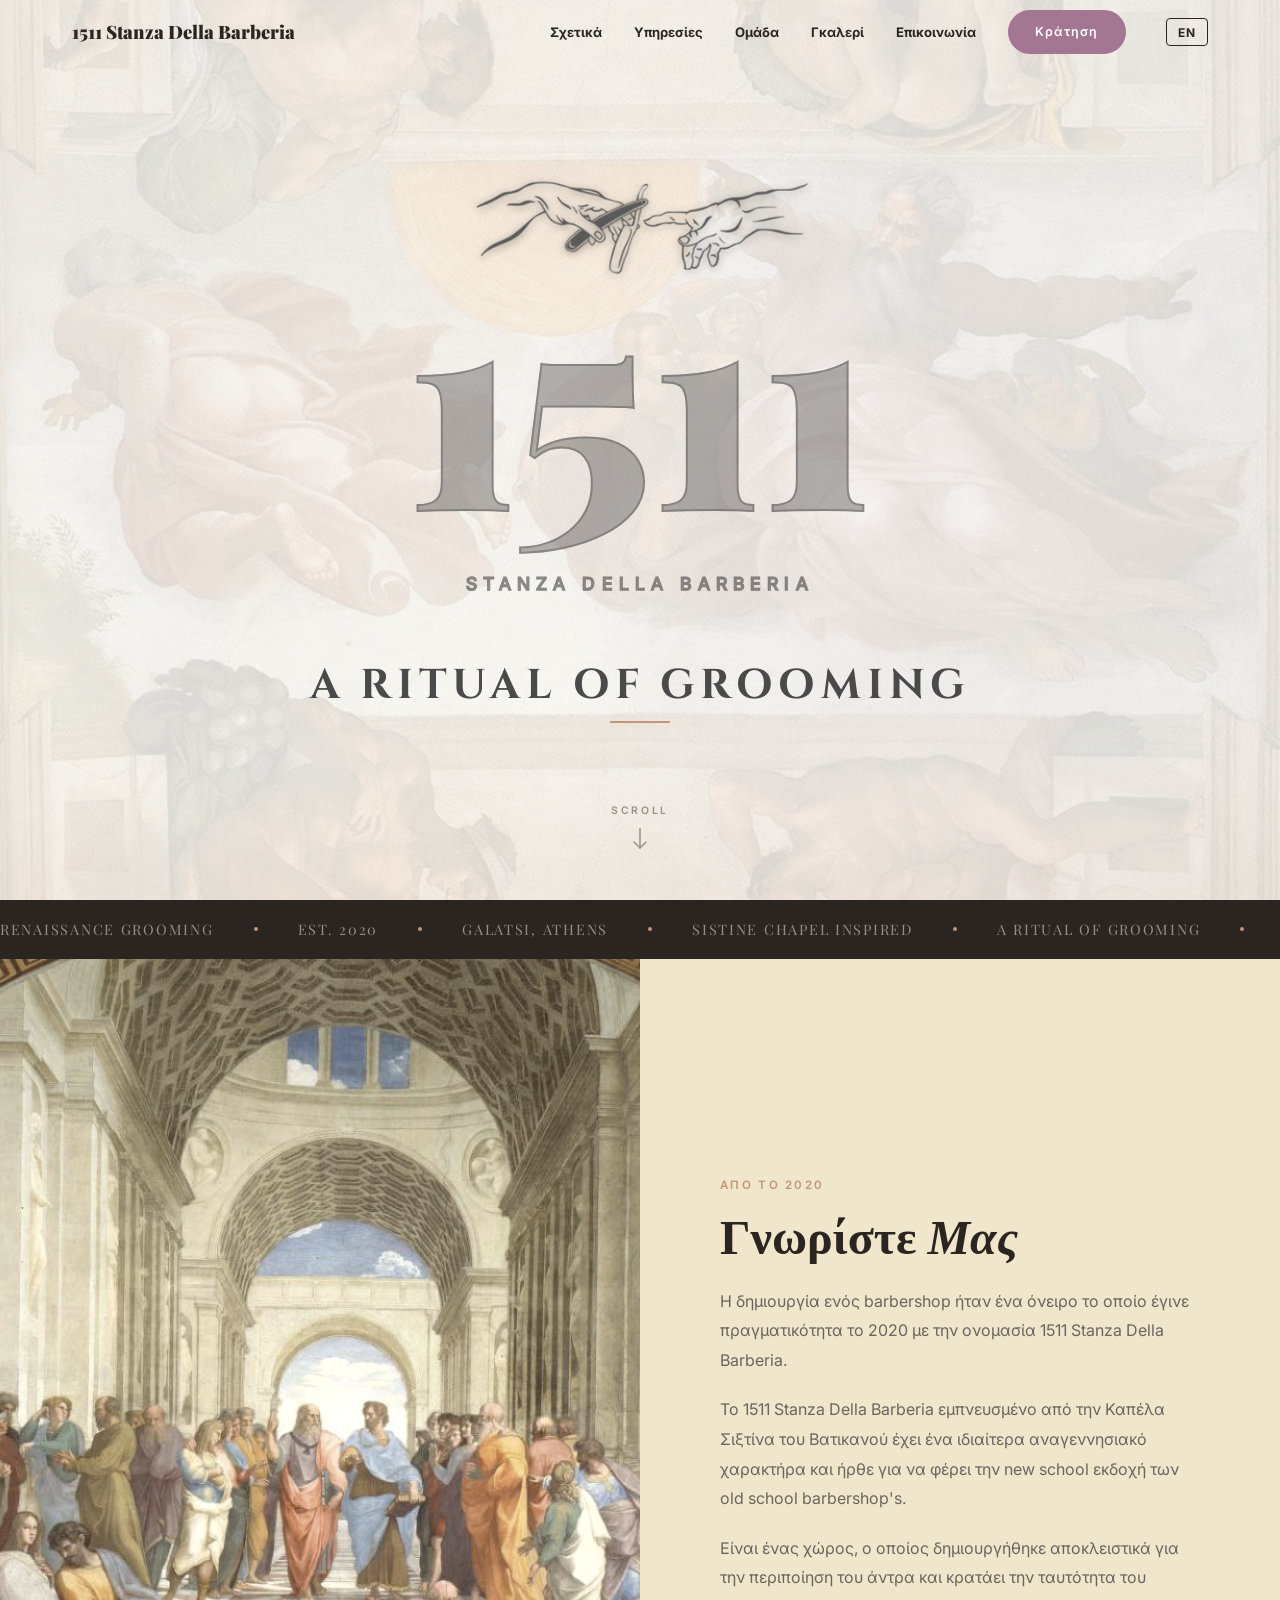
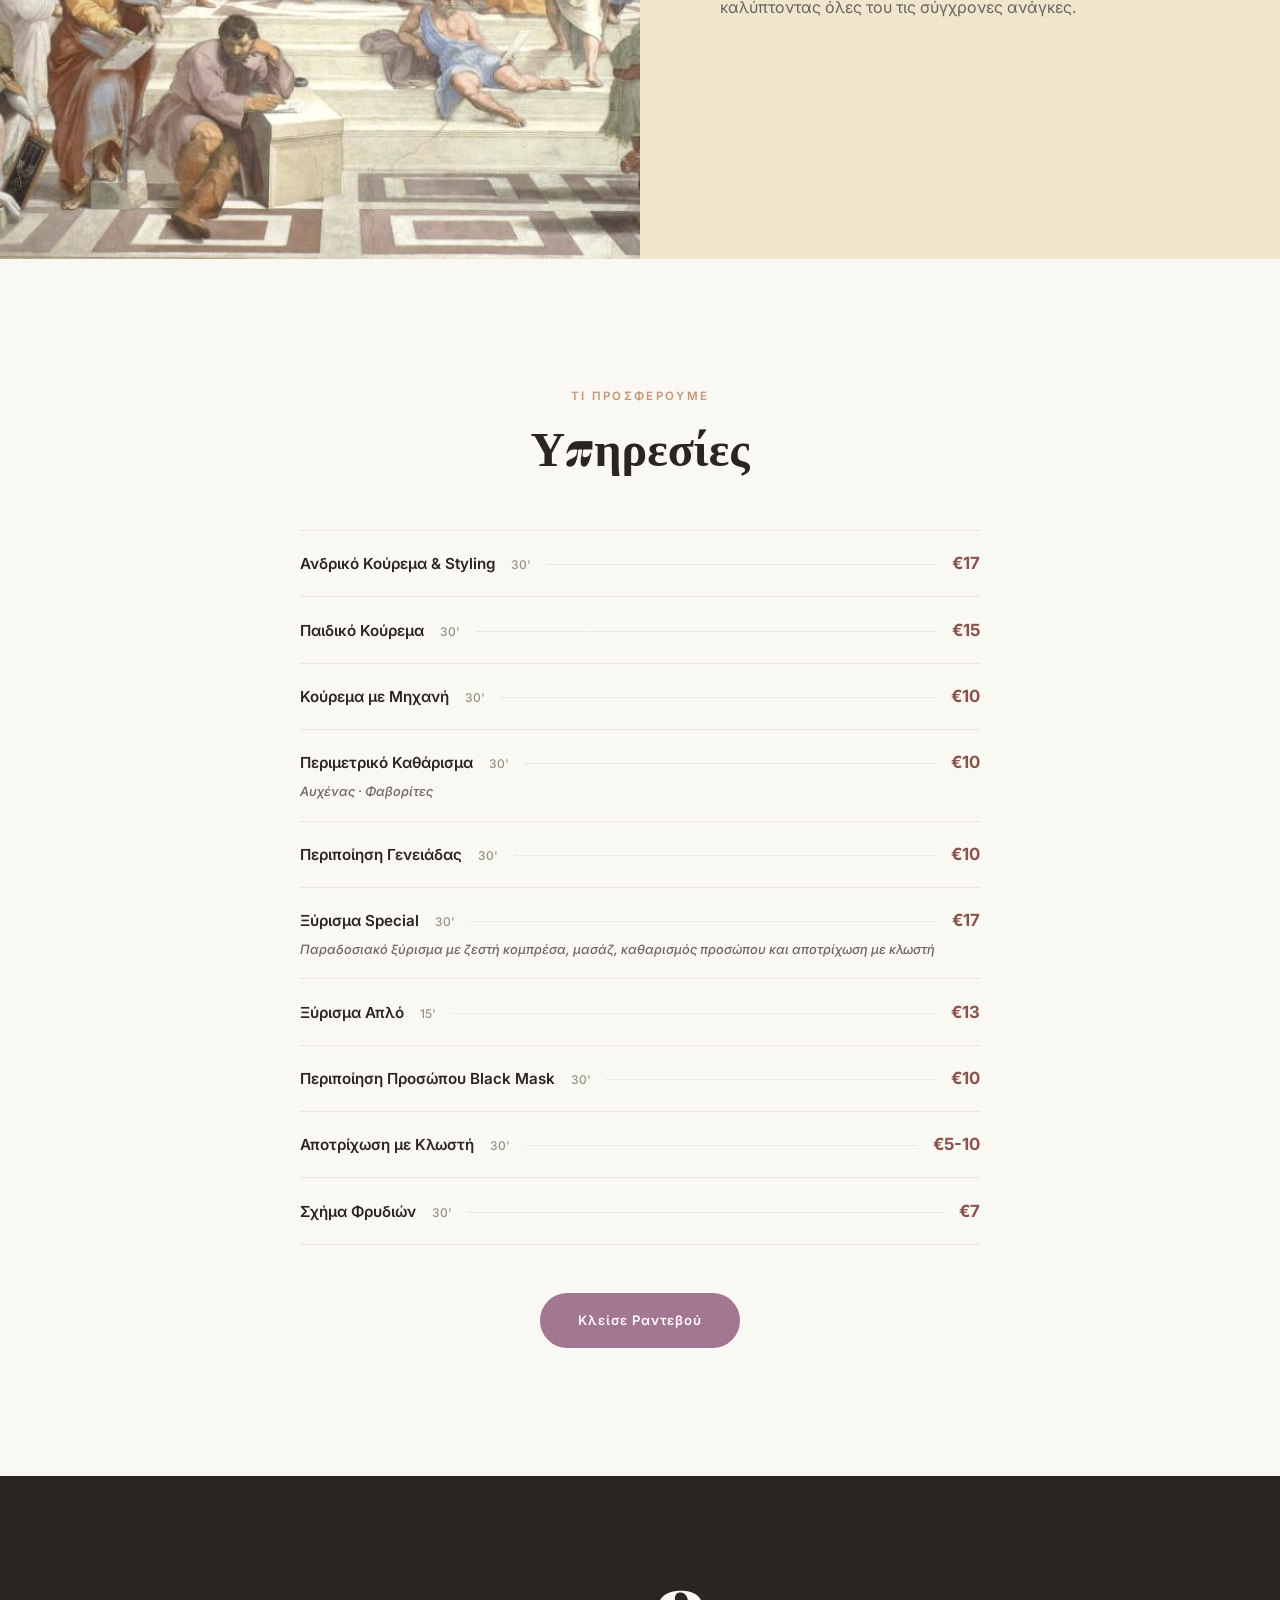
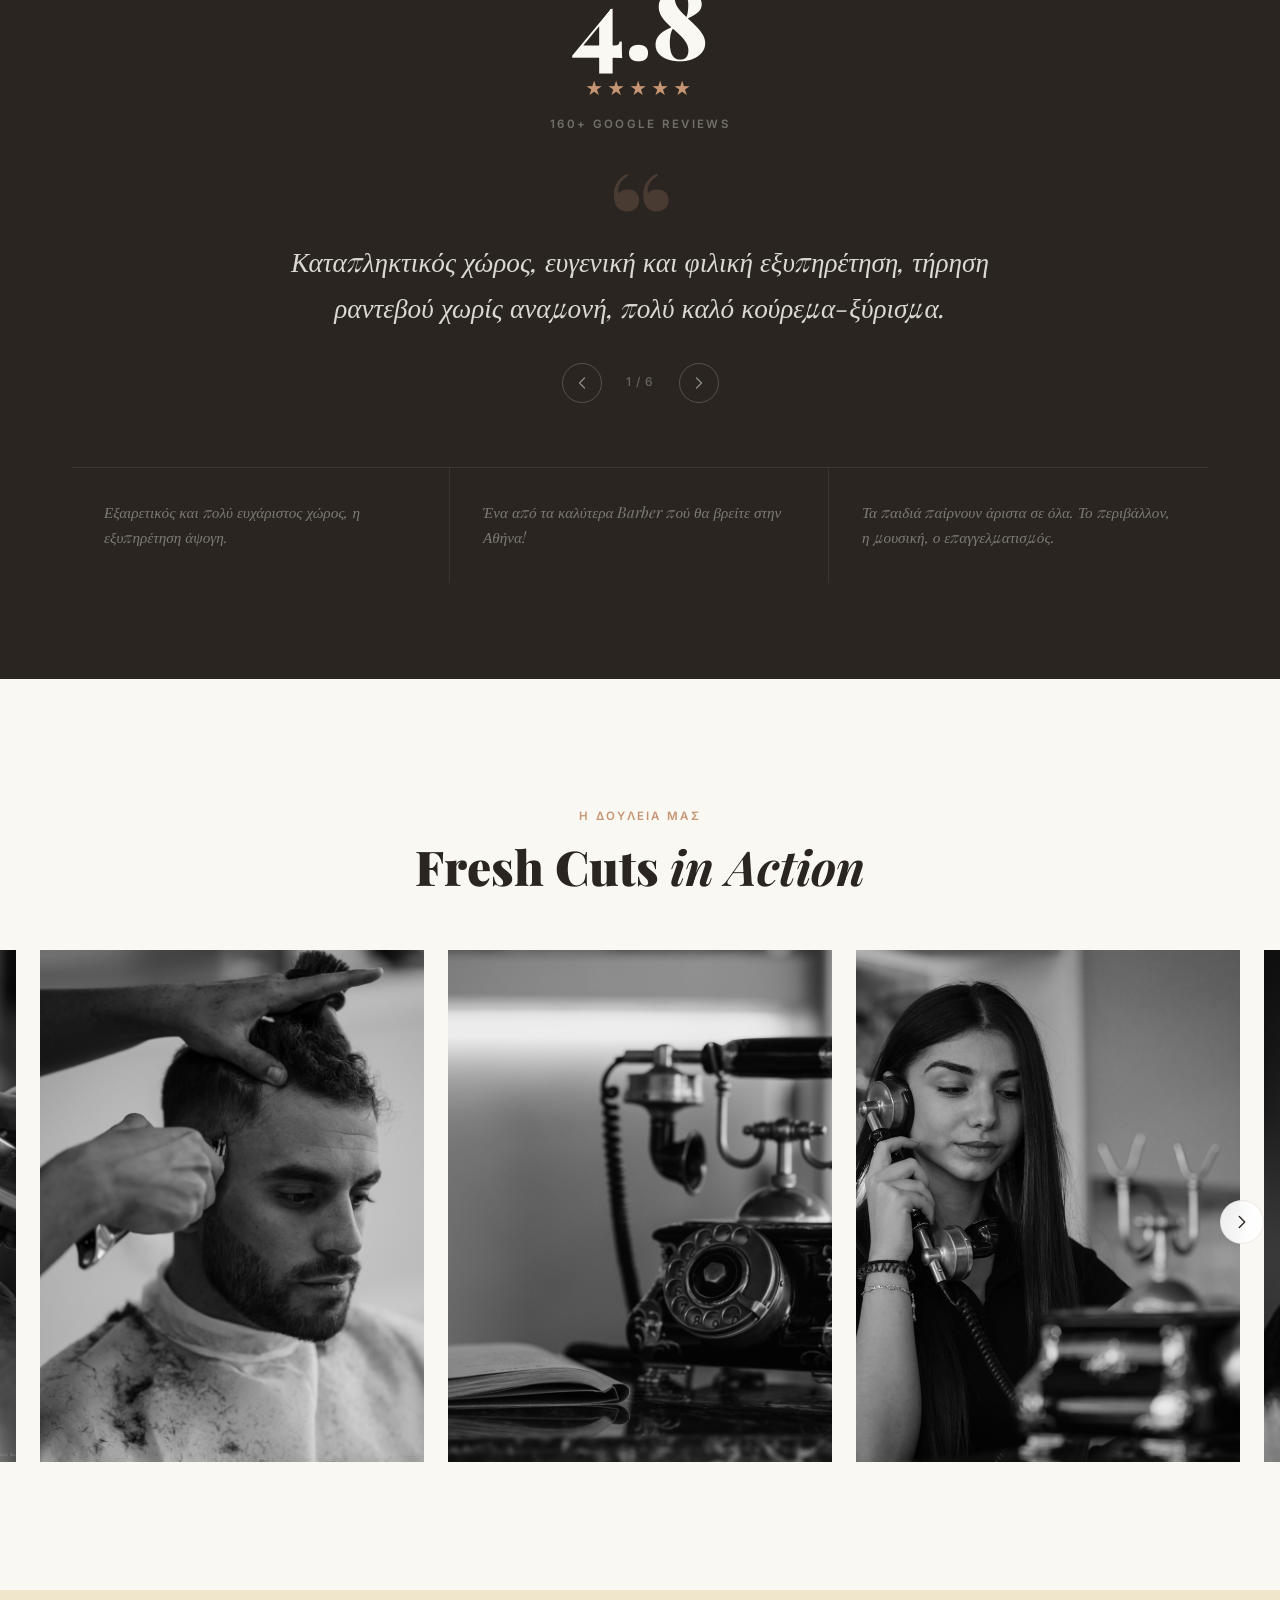
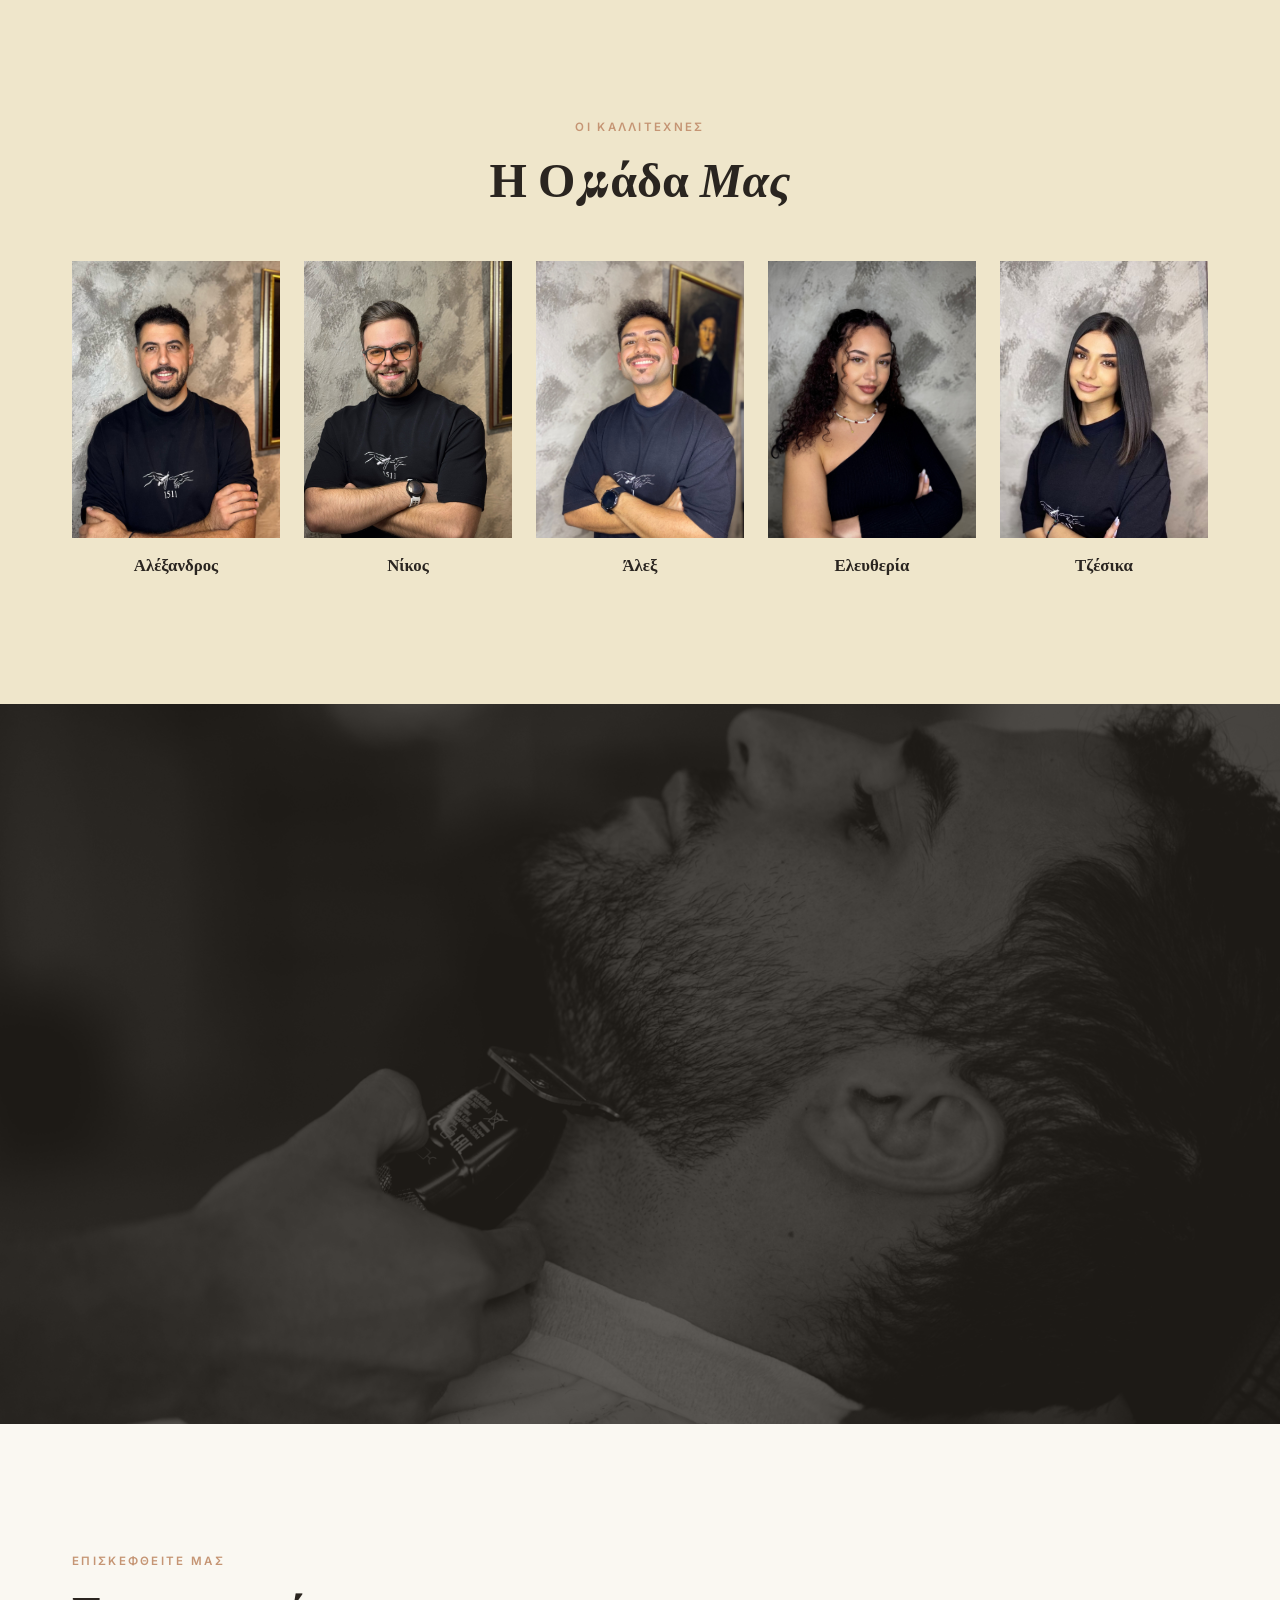
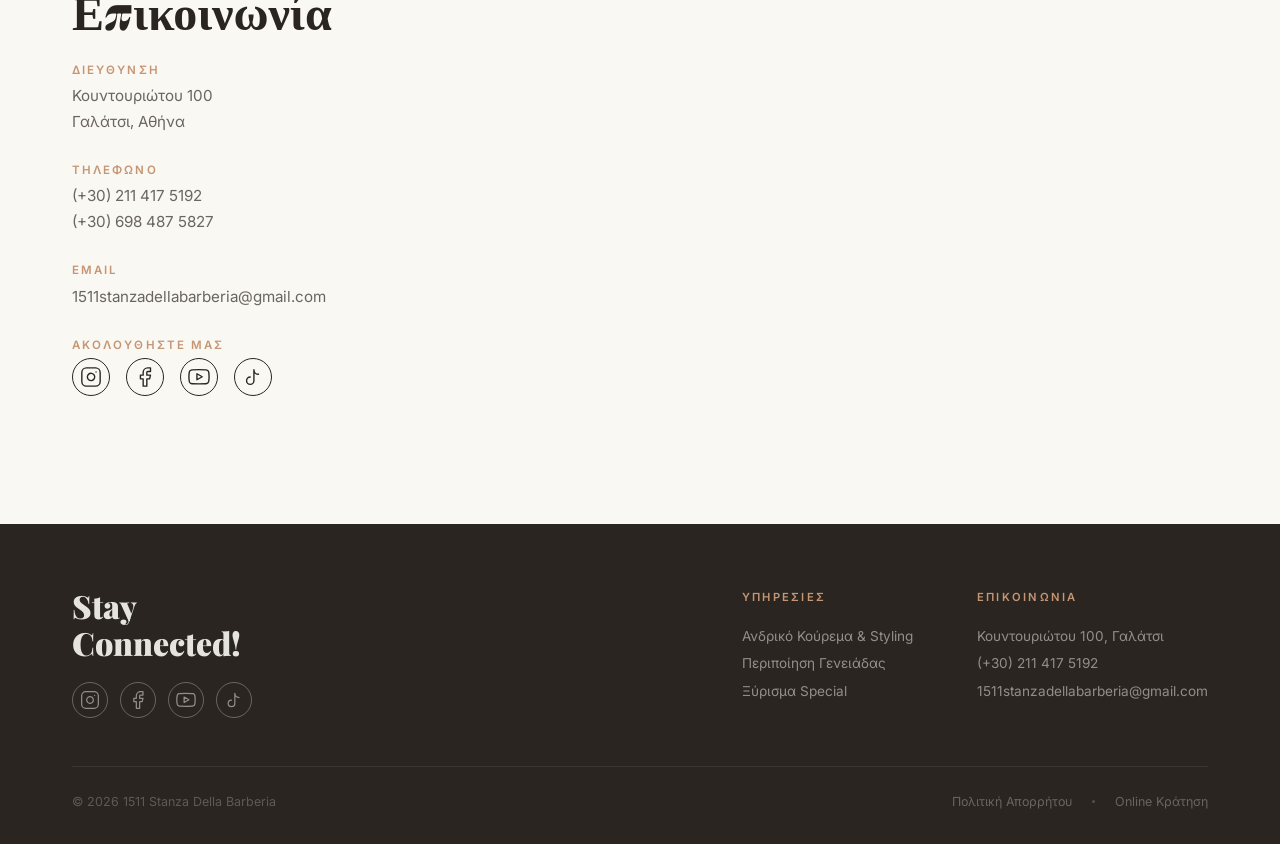
==== commit a25a4c70: "clean up and feedback updates" ====
--- a/index.html
+++ b/index.html
@@ -23,13 +23,14 @@
       </button>
       <div class="nav-right">
         <ul class="nav-links">
-          <li><a href="#about">Σχετικά</a></li>
-          <li><a href="#services">Υπηρεσίες</a></li>
-          <li><a href="#team">Ομάδα</a></li>
-          <li><a href="#gallery">Γκαλερί</a></li>
-          <li><a href="#contact">Επικοινωνία</a></li>
+          <li><a href="#about" data-i18n="nav.about">Σχετικά</a></li>
+          <li><a href="#services" data-i18n="nav.services">Υπηρεσίες</a></li>
+          <li><a href="#team" data-i18n="nav.team">Ομάδα</a></li>
+          <li><a href="#gallery" data-i18n="nav.gallery">Γκαλερί</a></li>
+          <li><a href="#contact" data-i18n="nav.contact">Επικοινωνία</a></li>
         </ul>
-        <a href="https://1511stanzadellabarberia.setmore.com/" target="_blank" rel="noopener" class="btn btn-sm">Κράτηση</a>
+        <a href="https://1511stanzadellabarberia.setmore.com/" target="_blank" rel="noopener" class="btn btn-sm" data-i18n="nav.book">Κράτηση</a>
+        <button class="lang-toggle" id="lang-toggle" aria-label="Switch language">EN</button>
       </div>
     </div>
   </nav>
@@ -46,10 +47,10 @@
     <div class="hero-subtitle" aria-hidden="true">Stanza Della Barberia</div>
     <div class="hero-tagline-row">
       <p class="hero-tagline">
-        <span>A</span>
-        <span class="accent">Ritual</span>
-        <span>of</span>
-        <span class="accent">Grooming</span>
+        <span data-i18n="hero.w1">A</span>
+        <span class="accent" data-i18n="hero.w2">Ritual</span>
+        <span data-i18n="hero.w3">of</span>
+        <span class="accent" data-i18n="hero.w4">Grooming</span>
       </p>
     </div>
     <div class="hero-line"></div>
@@ -68,25 +69,25 @@
   <!-- Marquee Ticker -->
   <div class="marquee">
     <div class="marquee-track">
-      <span>Renaissance Grooming</span>
-      <span class="marquee-dot"></span>
-      <span>Est. 2020</span>
-      <span class="marquee-dot"></span>
-      <span>Galatsi, Athens</span>
-      <span class="marquee-dot"></span>
-      <span>Sistine Chapel Inspired</span>
-      <span class="marquee-dot"></span>
-      <span>A Ritual of Grooming</span>
-      <span class="marquee-dot"></span>
-      <span>Renaissance Grooming</span>
-      <span class="marquee-dot"></span>
-      <span>Est. 2020</span>
-      <span class="marquee-dot"></span>
-      <span>Galatsi, Athens</span>
-      <span class="marquee-dot"></span>
-      <span>Sistine Chapel Inspired</span>
-      <span class="marquee-dot"></span>
-      <span>A Ritual of Grooming</span>
+      <span data-i18n="m.1">Renaissance Grooming</span>
+      <span class="marquee-dot"></span>
+      <span data-i18n="m.2">Est. 2020</span>
+      <span class="marquee-dot"></span>
+      <span data-i18n="m.3">Galatsi, Athens</span>
+      <span class="marquee-dot"></span>
+      <span data-i18n="m.4">Sistine Chapel Inspired</span>
+      <span class="marquee-dot"></span>
+      <span data-i18n="m.5">A Ritual of Grooming</span>
+      <span class="marquee-dot"></span>
+      <span data-i18n="m.1">Renaissance Grooming</span>
+      <span class="marquee-dot"></span>
+      <span data-i18n="m.2">Est. 2020</span>
+      <span class="marquee-dot"></span>
+      <span data-i18n="m.3">Galatsi, Athens</span>
+      <span class="marquee-dot"></span>
+      <span data-i18n="m.4">Sistine Chapel Inspired</span>
+      <span class="marquee-dot"></span>
+      <span data-i18n="m.5">A Ritual of Grooming</span>
       <span class="marquee-dot"></span>
     </div>
   </div>
@@ -98,11 +99,11 @@
     </div>
     <div class="cin-text-half">
       <div class="cin-text-inner">
-        <span class="label">Από το 2020</span>
-        <h2 class="reveal-text">Γνωρίστε <em>Μας</em></h2>
-        <p class="reveal-up">Η δημιουργία ενός barbershop ήταν ένα όνειρο το οποίο έγινε πραγματικότητα το 2020 με την ονομασία 1511 Stanza Della Barberia.</p>
-        <p class="reveal-up">Το 1511 Stanza Della Barberia εμπνευσμένο από την Καπέλα Σιξτίνα του Βατικανού έχει ένα ιδιαίτερα αναγεννησιακό χαρακτήρα και ήρθε για να φέρει την new school εκδοχή των old school barbershop's.</p>
-        <p class="reveal-up">Είναι ένας χώρος, ο οποίος δημιουργήθηκε αποκλειστικά για την περιποίηση του άντρα και κρατάει την ταυτότητα του καλύπτοντας όλες του τις σύγχρονες ανάγκες.</p>
+        <span class="label" data-i18n="about.label">Από το 2020</span>
+        <h2 class="reveal-text" data-i18n="about.title">Γνωρίστε <em>Μας</em></h2>
+        <p class="reveal-up" data-i18n="about.p1">Η δημιουργία ενός barbershop ήταν ένα όνειρο το οποίο έγινε πραγματικότητα το 2020 με την ονομασία 1511 Stanza Della Barberia.</p>
+        <p class="reveal-up" data-i18n="about.p2">Το 1511 Stanza Della Barberia εμπνευσμένο από την Καπέλα Σιξτίνα του Βατικανού έχει ένα ιδιαίτερα αναγεννησιακό χαρακτήρα και ήρθε για να φέρει την new school εκδοχή των old school barbershop's.</p>
+        <p class="reveal-up" data-i18n="about.p3">Είναι ένας χώρος, ο οποίος δημιουργήθηκε αποκλειστικά για την περιποίηση του άντρα και κρατάει την ταυτότητα του καλύπτοντας όλες του τις σύγχρονες ανάγκες.</p>
       </div>
     </div>
   </section>
@@ -111,85 +112,85 @@
   <section id="services">
     <div class="container">
       <div class="section-header-center">
-        <span class="label reveal-up">Τι Προσφέρουμε</span>
-        <h2 class="reveal-text">Υπηρεσίες</h2>
+        <span class="label reveal-up" data-i18n="services.label">Τι Προσφέρουμε</span>
+        <h2 class="reveal-text" data-i18n="services.title">Υπηρεσίες</h2>
       </div>
       <div class="services-list reveal-up">
         <div class="service-item">
           <div class="service-row">
-            <span class="service-name">Ανδρικό Κούρεμα & Styling</span>
+            <span class="service-name" data-i18n="s.haircut">Ανδρικό Κούρεμα & Styling</span>
             <span class="service-duration">30'</span>
             <span class="service-price">&euro;17</span>
           </div>
         </div>
         <div class="service-item">
           <div class="service-row">
-            <span class="service-name">Παιδικό Κούρεμα</span>
+            <span class="service-name" data-i18n="s.kids">Παιδικό Κούρεμα</span>
             <span class="service-duration">30'</span>
             <span class="service-price">&euro;15</span>
           </div>
         </div>
         <div class="service-item">
           <div class="service-row">
-            <span class="service-name">Κούρεμα με Μηχανή</span>
+            <span class="service-name" data-i18n="s.clipper">Κούρεμα με Μηχανή</span>
             <span class="service-duration">30'</span>
             <span class="service-price">&euro;10</span>
           </div>
         </div>
         <div class="service-item">
           <div class="service-row">
-            <span class="service-name">Περιμετρικό Καθάρισμα</span>
+            <span class="service-name" data-i18n="s.cleanup">Περιμετρικό Καθάρισμα</span>
             <span class="service-duration">30'</span>
             <span class="service-price">&euro;10</span>
           </div>
-          <p class="service-desc">Αυχένας &middot; Φαβορίτες</p>
-        </div>
-        <div class="service-item">
-          <div class="service-row">
-            <span class="service-name">Περιποίηση Γενειάδας</span>
+          <p class="service-desc" data-i18n="s.cleanup.desc">Αυχένας &middot; Φαβορίτες</p>
+        </div>
+        <div class="service-item">
+          <div class="service-row">
+            <span class="service-name" data-i18n="s.beard">Περιποίηση Γενειάδας</span>
             <span class="service-duration">30'</span>
             <span class="service-price">&euro;10</span>
           </div>
         </div>
         <div class="service-item">
           <div class="service-row">
-            <span class="service-name">Ξύρισμα Special</span>
+            <span class="service-name" data-i18n="s.shave.special">Ξύρισμα Special</span>
             <span class="service-duration">30'</span>
             <span class="service-price">&euro;17</span>
           </div>
-          <p class="service-desc">Παραδοσιακό ξύρισμα με ζεστή κομπρέσα, μασάζ, καθαρισμός προσώπου και αποτρίχωση με κλωστή</p>
-        </div>
-        <div class="service-item">
-          <div class="service-row">
-            <span class="service-name">Ξύρισμα Απλό</span>
+          <p class="service-desc" data-i18n="s.shave.special.desc">Παραδοσιακό ξύρισμα με ζεστή κομπρέσα, μασάζ, καθαρισμός προσώπου και αποτρίχωση με κλωστή</p>
+        </div>
+        <div class="service-item">
+          <div class="service-row">
+            <span class="service-name" data-i18n="s.shave.simple">Ξύρισμα Απλό</span>
             <span class="service-duration">15'</span>
             <span class="service-price">&euro;13</span>
           </div>
         </div>
         <div class="service-item">
           <div class="service-row">
-            <span class="service-name">Περιποίηση Προσώπου Black Mask</span>
+            <span class="service-name" data-i18n="s.blackmask">Περιποίηση Προσώπου Black Mask</span>
             <span class="service-duration">30'</span>
             <span class="service-price">&euro;10</span>
           </div>
         </div>
         <div class="service-item">
           <div class="service-row">
-            <span class="service-name">Αποτρίχωση με Κλωστή</span>
+            <span class="service-name" data-i18n="s.threading">Αποτρίχωση με Κλωστή</span>
             <span class="service-duration">30'</span>
             <span class="service-price">&euro;5-10</span>
           </div>
         </div>
         <div class="service-item">
           <div class="service-row">
-            <span class="service-name">Σχήμα Φρυδιών</span>
+            <span class="service-name" data-i18n="s.eyebrows">Σχήμα Φρυδιών</span>
             <span class="service-duration">30'</span>
             <span class="service-price">&euro;7</span>
           </div>
         </div>
       </div>
       <div class="services-cta reveal-up">
-        <a href="https://1511stanzadellabarberia.setmore.com/" target="_blank" rel="noopener" class="btn">Κλείσε Ραντεβού</a>
+        <a href="https://1511stanzadellabarberia.setmore.com/" target="_blank" rel="noopener" class="btn" data-i18n="cta.book">Κλείσε Ραντεβού</a>
       </div>
     </div>
   </section>
@@ -201,7 +202,7 @@
         <div class="reviews-badge">
           <span class="reviews-badge-score">4.8</span>
           <div class="reviews-badge-stars">&#9733;&#9733;&#9733;&#9733;&#9733;</div>
-          <span class="reviews-badge-count">160+ Google Reviews</span>
+          <span class="reviews-badge-count" data-i18n="reviews.count">160+ Google Reviews</span>
         </div>
       </div>
       <div class="reviews-featured reveal-up">
@@ -221,13 +222,13 @@
       </div>
       <div class="reviews-strip reveal-up">
         <blockquote class="reviews-mini">
-          <p>Εξαιρετικός και πολύ ευχάριστος χώρος, η εξυπηρέτηση άψογη.</p>
+          <p data-i18n="review.mini1">Εξαιρετικός και πολύ ευχάριστος χώρος, η εξυπηρέτηση άψογη.</p>
         </blockquote>
         <blockquote class="reviews-mini">
-          <p>Ένα από τα καλύτερα Barber πού θα βρείτε στην Αθήνα!</p>
+          <p data-i18n="review.mini2">Ένα από τα καλύτερα Barber πού θα βρείτε στην Αθήνα!</p>
         </blockquote>
         <blockquote class="reviews-mini">
-          <p>Τα παιδιά παίρνουν άριστα σε όλα. Το περιβάλλον, η μουσική, ο επαγγελματισμός.</p>
+          <p data-i18n="review.mini3">Τα παιδιά παίρνουν άριστα σε όλα. Το περιβάλλον, η μουσική, ο επαγγελματισμός.</p>
         </blockquote>
       </div>
     </div>
@@ -237,8 +238,8 @@
   <section id="gallery">
     <div class="container">
       <div class="section-header-center">
-        <span class="label reveal-up">Η Δουλειά Μας</span>
-        <h2 class="reveal-text">Fresh Cuts <em>in Action</em></h2>
+        <span class="label reveal-up" data-i18n="gallery.label">Η Δουλειά Μας</span>
+        <h2 class="reveal-text" data-i18n="gallery.title">Fresh Cuts <em>in Action</em></h2>
       </div>
     </div>
     <div class="gallery-wrapper">
@@ -248,19 +249,43 @@
       <div class="gallery-scroll">
         <div class="gallery-track">
           <div class="gallery-item">
-            <img src="images/DSC01351.jpg.JPG" alt="Περιποίηση γενειάδας" loading="lazy">
-          </div>
-          <div class="gallery-item">
-            <img src="images/DSC01524-2.jpg.JPG" alt="Τεχνική ψαλιδιού" loading="lazy">
-          </div>
-          <div class="gallery-item">
-            <img src="images/DSC01560-3.jpg.JPG" alt="Σχηματισμός φρυδιών" loading="lazy">
-          </div>
-          <div class="gallery-item">
-            <img src="images/DSC01487-2.jpg.jpg" alt="Υποδοχή" loading="lazy">
-          </div>
-          <div class="gallery-item">
-            <img src="images/DSC01388.jpg.jpg" alt="Barbershop" loading="lazy">
+            <img src="images/gallery/DSC01351.jpg.JPG" alt="1511 Stanza" loading="lazy">
+          </div>
+          <div class="gallery-item">
+            <img src="images/gallery/DSC01355.jpg.JPG" alt="1511 Stanza" loading="lazy">
+          </div>
+          <div class="gallery-item">
+            <img src="images/gallery/DSC01374-2.jpg.JPG" alt="1511 Stanza" loading="lazy">
+          </div>
+          <div class="gallery-item">
+            <img src="images/gallery/DSC01388.jpg.jpg" alt="1511 Stanza" loading="lazy">
+          </div>
+          <div class="gallery-item">
+            <img src="images/gallery/DSC01405.jpg.JPG" alt="1511 Stanza" loading="lazy">
+          </div>
+          <div class="gallery-item">
+            <img src="images/gallery/DSC01414.jpg.JPG" alt="1511 Stanza" loading="lazy">
+          </div>
+          <div class="gallery-item">
+            <img src="images/gallery/DSC01477.jpg.JPG" alt="1511 Stanza" loading="lazy">
+          </div>
+          <div class="gallery-item">
+            <img src="images/gallery/DSC01487-2.jpg.jpg" alt="1511 Stanza" loading="lazy">
+          </div>
+          <div class="gallery-item">
+            <img src="images/gallery/DSC01524-2.jpg.JPG" alt="1511 Stanza" loading="lazy">
+          </div>
+          <div class="gallery-item">
+            <img src="images/gallery/DSC01553.jpg.JPG" alt="1511 Stanza" loading="lazy">
+          </div>
+          <div class="gallery-item">
+            <img src="images/gallery/DSC01560-3.jpg.JPG" alt="1511 Stanza" loading="lazy">
+          </div>
+          <div class="gallery-item">
+            <img src="images/gallery/DSC01563-2.jpg.JPG" alt="1511 Stanza" loading="lazy">
+          </div>
+          <div class="gallery-item">
+            <img src="images/gallery/DSC01563-4.jpg.JPG" alt="1511 Stanza" loading="lazy">
           </div>
         </div>
       </div>
@@ -274,54 +299,54 @@
   <section id="team">
     <div class="container">
       <div class="section-header-center">
-        <span class="label reveal-up">Οι Καλλιτέχνες</span>
-        <h2 class="reveal-text">Η Ομάδα <em>Μας</em></h2>
+        <span class="label reveal-up" data-i18n="team.label">Οι Καλλιτέχνες</span>
+        <h2 class="reveal-text" data-i18n="team.title">Η Ομάδα <em>Μας</em></h2>
       </div>
       <div class="team-grid">
-        <div class="team-member reveal-up">
+        <div class="team-member">
           <div class="team-photo">
-            <img src="images/IMG_5908.jpeg" alt="Αλέξανδρος" loading="lazy">
+            <img src="images/IMG_5908.jpeg" alt="Αλέξανδρος" loading="lazy" data-face="alexandros">
             <div class="team-overlay">
-              <span class="team-role">Κουρέας</span>
+              <span class="team-role">Barber</span>
             </div>
           </div>
           <h4>Αλέξανδρος</h4>
         </div>
-        <div class="team-member reveal-up">
+        <div class="team-member">
           <div class="team-photo">
-            <img src="images/IMG_8407.jpeg" alt="Νίκος" loading="lazy">
+            <img src="images/IMG_8407.jpeg" alt="Νίκος" loading="lazy" data-face="nikos">
             <div class="team-overlay">
-              <span class="team-role">Κουρέας</span>
+              <span class="team-role">Barber</span>
             </div>
           </div>
           <h4>Νίκος</h4>
         </div>
-        <div class="team-member reveal-up">
+        <div class="team-member">
           <div class="team-photo">
-            <img src="images/IMG_0420.jpg" alt="Aleks" loading="lazy">
+            <img src="images/IMG_0420.jpg" alt="Aleks" loading="lazy" data-face="aleks">
             <div class="team-overlay">
-              <span class="team-role">Ιδρυτής & Master Barber</span>
-            </div>
-          </div>
-          <h4>Aleks</h4>
-        </div>
-        <div class="team-member reveal-up">
+              <span class="team-role">Barber</span>
+            </div>
+          </div>
+          <h4>Άλεξ</h4>
+        </div>
+        <div class="team-member">
           <div class="team-photo">
-            <img src="images/IMG_4937.JPG" alt="Ελευθερία" loading="lazy">
+            <img src="images/IMG_4937.JPG" alt="Ελευθερία" loading="lazy" data-face="eleftheria">
             <div class="team-overlay">
-              <span class="team-role">Κουρέας & Αισθητικός</span>
+              <span class="team-role">Esthetician<br>& Podologist</span>
             </div>
           </div>
           <h4>Ελευθερία</h4>
         </div>
-        <div class="team-member reveal-up">
+        <div class="team-member">
           <div class="team-photo">
-            <img src="images/78AFB4B1-7401-4252-8395-367653C9338E.JPG" alt="Jessica" loading="lazy">
+            <img src="images/78AFB4B1-7401-4252-8395-367653C9338E.JPG" alt="Jessica" loading="lazy" data-face="jessica">
             <div class="team-overlay">
-              <span class="team-role">Υποδοχή</span>
-            </div>
-          </div>
-          <h4>Jessica</h4>
+              <span class="team-role">Receptionist</span>
+            </div>
+          </div>
+          <h4>Τζέσικα</h4>
         </div>
       </div>
     </div>
@@ -330,17 +355,13 @@
   <!-- Cinematic Booking CTA -->
   <section id="booking" class="cin-fullbleed cin-fullbleed-dark">
     <div class="cin-fullbleed-img" data-parallax>
-      <img src="images/DSC01351.jpg.JPG" alt="Barbershop" loading="lazy">
+      <img src="images/gallery/DSC01351.jpg.JPG" alt="Barbershop" loading="lazy">
     </div>
     <div class="cin-fullbleed-overlay cin-booking-content">
       <span class="label reveal-up" style="color: var(--copper);">Online Booking</span>
-      <h2 class="cin-giant-text reveal-text">
-        Κράτηση &mdash;<br>
-        Χωρίς Ταλαιπωρία,<br>
-        <em>Μόνο ένα Click</em>
-      </h2>
-      <p class="reveal-up" style="color: rgba(250,248,242,0.6); margin-bottom: 2.5rem;">Διάλεξε ημερομηνία, επέλεξε τον κουρέα σου και κλείσε τη θέση σου.</p>
-      <a href="https://1511stanzadellabarberia.setmore.com/" target="_blank" rel="noopener" class="btn btn-light reveal-up">Κλείσε Ραντεβού</a>
+      <h2 class="cin-giant-text reveal-text" data-i18n="booking.title">Κράτηση &mdash;<br>Χωρίς Ταλαιπωρία,<br><em>Μόνο ένα Click</em></h2>
+      <p class="reveal-up" style="color: rgba(250,248,242,0.6); margin-bottom: 2.5rem;" data-i18n="booking.desc">Διάλεξε ημερομηνία, επέλεξε τον κουρέα σου και κλείσε τη θέση σου.</p>
+      <a href="https://1511stanzadellabarberia.setmore.com/" target="_blank" rel="noopener" class="btn btn-light reveal-up" data-i18n="cta.book">Κλείσε Ραντεβού</a>
     </div>
   </section>
 
@@ -349,15 +370,15 @@
     <div class="container">
       <div class="contact-layout">
         <div class="contact-info reveal-up">
-          <span class="label">Επισκεφθείτε Μας</span>
-          <h2 class="reveal-text">Επικοινωνία</h2>
+          <span class="label" data-i18n="contact.label">Επισκεφθείτε Μας</span>
+          <h2 class="reveal-text" data-i18n="contact.title">Επικοινωνία</h2>
           <div class="contact-details">
             <div class="contact-item">
-              <h4>Διεύθυνση</h4>
-              <p>Κουντουριώτου 100<br>Γαλάτσι, Αθήνα</p>
+              <h4 data-i18n="contact.address">Διεύθυνση</h4>
+              <p data-i18n="contact.address.val">Κουντουριώτου 100<br>Γαλάτσι, Αθήνα</p>
             </div>
             <div class="contact-item">
-              <h4>Τηλέφωνο</h4>
+              <h4 data-i18n="contact.phone">Τηλέφωνο</h4>
               <p><a href="tel:+302114175192">(+30) 211 417 5192</a></p>
               <p><a href="tel:+306984875827">(+30) 698 487 5827</a></p>
             </div>
@@ -366,13 +387,19 @@
               <p><a href="mailto:1511stanzadellabarberia@gmail.com">1511stanzadellabarberia@gmail.com</a></p>
             </div>
             <div class="contact-item">
-              <h4>Ακολουθήστε Μας</h4>
+              <h4 data-i18n="contact.follow">Ακολουθήστε Μας</h4>
               <div class="social-links">
                 <a href="https://www.instagram.com/1511stanzadelbarbiere/" target="_blank" rel="noopener" aria-label="Instagram">
                   <svg width="22" height="22" viewBox="0 0 24 24" fill="none" stroke="currentColor" stroke-width="1.5" stroke-linecap="round" stroke-linejoin="round"><rect x="2" y="2" width="20" height="20" rx="5" ry="5"/><path d="M16 11.37A4 4 0 1 1 12.63 8 4 4 0 0 1 16 11.37z"/><line x1="17.5" y1="6.5" x2="17.51" y2="6.5"/></svg>
                 </a>
                 <a href="https://www.facebook.com/profile.php?id=100058823749502" target="_blank" rel="noopener" aria-label="Facebook">
                   <svg width="22" height="22" viewBox="0 0 24 24" fill="none" stroke="currentColor" stroke-width="1.5" stroke-linecap="round" stroke-linejoin="round"><path d="M18 2h-3a5 5 0 0 0-5 5v3H7v4h3v8h4v-8h3l1-4h-4V7a1 1 0 0 1 1-1h3z"/></svg>
+                </a>
+                <a href="https://www.youtube.com/@1511stanzadellabarberia" target="_blank" rel="noopener" aria-label="YouTube">
+                  <svg width="22" height="22" viewBox="0 0 24 24" fill="none" stroke="currentColor" stroke-width="1.5" stroke-linecap="round" stroke-linejoin="round"><path d="M22.54 6.42a2.78 2.78 0 0 0-1.94-2C18.88 4 12 4 12 4s-6.88 0-8.6.46a2.78 2.78 0 0 0-1.94 2A29 29 0 0 0 1 11.75a29 29 0 0 0 .46 5.33A2.78 2.78 0 0 0 3.4 19.13C5.12 19.56 12 19.56 12 19.56s6.88 0 8.6-.46a2.78 2.78 0 0 0 1.94-2 29 29 0 0 0 .46-5.25 29 29 0 0 0-.46-5.43z"/><polygon points="9.75 15.02 15.5 11.75 9.75 8.48 9.75 15.02"/></svg>
+                </a>
+                <a href="https://www.tiktok.com/@1511stanzadellabarberia" target="_blank" rel="noopener" aria-label="TikTok">
+                  <svg width="22" height="22" viewBox="0 0 24 24" fill="none" stroke="currentColor" stroke-width="1.5" stroke-linecap="round" stroke-linejoin="round"><path d="M9 12a4 4 0 1 0 4 4V4a5 5 0 0 0 5 5"/></svg>
                 </a>
               </div>
             </div>
@@ -398,7 +425,7 @@
     <div class="container">
       <div class="footer-top">
         <div class="footer-brand">
-          <p class="footer-brand-name">Stay<br>Connected!</p>
+          <p class="footer-brand-name" data-i18n="footer.stay">Stay<br>Connected!</p>
           <div class="footer-social">
             <a href="https://www.instagram.com/1511stanzadelbarbiere/" target="_blank" rel="noopener" aria-label="Instagram">
               <svg width="20" height="20" viewBox="0 0 24 24" fill="none" stroke="currentColor" stroke-width="1.5" stroke-linecap="round" stroke-linejoin="round"><rect x="2" y="2" width="20" height="20" rx="5" ry="5"/><path d="M16 11.37A4 4 0 1 1 12.63 8 4 4 0 0 1 16 11.37z"/><line x1="17.5" y1="6.5" x2="17.51" y2="6.5"/></svg>
@@ -406,19 +433,25 @@
             <a href="https://www.facebook.com/profile.php?id=100058823749502" target="_blank" rel="noopener" aria-label="Facebook">
               <svg width="20" height="20" viewBox="0 0 24 24" fill="none" stroke="currentColor" stroke-width="1.5" stroke-linecap="round" stroke-linejoin="round"><path d="M18 2h-3a5 5 0 0 0-5 5v3H7v4h3v8h4v-8h3l1-4h-4V7a1 1 0 0 1 1-1h3z"/></svg>
             </a>
+            <a href="https://www.youtube.com/@1511stanzadellabarberia" target="_blank" rel="noopener" aria-label="YouTube">
+              <svg width="20" height="20" viewBox="0 0 24 24" fill="none" stroke="currentColor" stroke-width="1.5" stroke-linecap="round" stroke-linejoin="round"><path d="M22.54 6.42a2.78 2.78 0 0 0-1.94-2C18.88 4 12 4 12 4s-6.88 0-8.6.46a2.78 2.78 0 0 0-1.94 2A29 29 0 0 0 1 11.75a29 29 0 0 0 .46 5.33A2.78 2.78 0 0 0 3.4 19.13C5.12 19.56 12 19.56 12 19.56s6.88 0 8.6-.46a2.78 2.78 0 0 0 1.94-2 29 29 0 0 0 .46-5.25 29 29 0 0 0-.46-5.43z"/><polygon points="9.75 15.02 15.5 11.75 9.75 8.48 9.75 15.02"/></svg>
+            </a>
+            <a href="https://www.tiktok.com/@1511stanzadellabarberia" target="_blank" rel="noopener" aria-label="TikTok">
+              <svg width="20" height="20" viewBox="0 0 24 24" fill="none" stroke="currentColor" stroke-width="1.5" stroke-linecap="round" stroke-linejoin="round"><path d="M9 12a4 4 0 1 0 4 4V4a5 5 0 0 0 5 5"/></svg>
+            </a>
           </div>
         </div>
         <div class="footer-columns">
           <div class="footer-col">
-            <h5>Υπηρεσίες</h5>
+            <h5 data-i18n="nav.services">Υπηρεσίες</h5>
             <ul>
-              <li>Ανδρικό Κούρεμα & Styling</li>
-              <li>Περιποίηση Γενειάδας</li>
-              <li>Ξύρισμα Special</li>
+              <li data-i18n="s.haircut">Ανδρικό Κούρεμα & Styling</li>
+              <li data-i18n="s.beard">Περιποίηση Γενειάδας</li>
+              <li data-i18n="s.shave.special">Ξύρισμα Special</li>
             </ul>
           </div>
           <div class="footer-col">
-            <h5>Επικοινωνία</h5>
+            <h5 data-i18n="nav.contact">Επικοινωνία</h5>
             <ul>
               <li>Κουντουριώτου 100, Γαλάτσι</li>
               <li><a href="tel:+302114175192">(+30) 211 417 5192</a></li>
@@ -431,9 +464,9 @@
       <div class="footer-bottom">
         <p>&copy; <span id="year"></span> 1511 Stanza Della Barberia</p>
         <div class="footer-links">
-          <a href="#" id="privacy-link">Πολιτική Απορρήτου</a>
+          <a href="#" id="privacy-link" data-i18n="footer.privacy">Πολιτική Απορρήτου</a>
           <span class="footer-sep"></span>
-          <a href="https://1511stanzadellabarberia.setmore.com/" target="_blank" rel="noopener">Online Κράτηση</a>
+          <a href="https://1511stanzadellabarberia.setmore.com/" target="_blank" rel="noopener" data-i18n="footer.booking">Online Κράτηση</a>
         </div>
       </div>
     </div>
@@ -443,7 +476,7 @@
   <div class="modal-overlay" id="privacy-modal">
     <div class="modal">
       <div class="modal-header">
-        <h3>Πολιτική Απορρήτου</h3>
+        <h3 data-i18n="footer.privacy">Πολιτική Απορρήτου</h3>
         <button class="modal-close" aria-label="Κλείσιμο">
           <svg width="20" height="20" viewBox="0 0 24 24" fill="none" stroke="currentColor" stroke-width="1.5" stroke-linecap="round">
             <line x1="18" y1="6" x2="6" y2="18"/><line x1="6" y1="6" x2="18" y2="18"/>
--- a/style.css
+++ b/style.css
@@ -116,17 +116,17 @@
   font-weight: 600;
   letter-spacing: 0.08em;
   padding: 0.9rem 2.2rem;
-  border: 2px solid #905a49;
+  border: 2px solid #a37691;
   border-radius: 50px;
   color: #fff;
-  background: #905a49;
+  background: #a37691;
   transition: all 0.3s ease;
   cursor: pointer;
 }
 
 .btn:hover {
-  background: #7a4c3e;
-  border-color: #7a4c3e;
+  background: #8a6079;
+  border-color: #8a6079;
   color: #fff;
 }
 
@@ -145,6 +145,26 @@
 .btn-sm {
   padding: 0.6rem 1.6rem;
   font-size: 0.78rem;
+}
+
+.lang-toggle {
+  font-family: 'Inter', sans-serif;
+  font-size: 0.75rem;
+  font-weight: 700;
+  letter-spacing: 0.08em;
+  padding: 0.35rem 0.7rem;
+  border: 1.5px solid var(--text);
+  border-radius: 4px;
+  background: transparent;
+  color: var(--text);
+  cursor: pointer;
+  transition: all 0.3s ease;
+  margin-left: 0.5rem;
+}
+
+.lang-toggle:hover {
+  background: var(--text);
+  color: var(--bg);
 }
 
 section {
@@ -193,7 +213,7 @@
 .nav-logo {
   font-family: 'Playfair Display', serif;
   font-size: 1.15rem;
-  font-weight: 700;
+  font-weight: 900;
   color: var(--text);
   white-space: nowrap;
 }
@@ -215,7 +235,7 @@
 
 .nav-links a {
   font-size: 0.82rem;
-  font-weight: 500;
+  font-weight: 700;
   color: var(--text);
   transition: color 0.3s ease;
 }
@@ -265,18 +285,28 @@
   overflow: hidden;
 }
 
+#hero::before {
+  content: '';
+  position: absolute;
+  inset: 0;
+  background: url('images/bg2.jpg') center / cover no-repeat;
+  opacity: 0.12;
+  pointer-events: none;
+  z-index: 0;
+}
+
 .hero-watermark {
   font-family: 'Playfair Display', serif;
   font-weight: 900;
   font-size: clamp(10rem, 22vw, 20rem);
   line-height: 0.85;
   padding-bottom: 0.15em;
-  background: linear-gradient(to top, rgba(197, 149, 116, 0.28), rgba(197, 149, 116, 0.28)) no-repeat bottom;
+  background: linear-gradient(to top, rgba(74, 74, 74, 0.4), rgba(74, 74, 74, 0.4)) no-repeat bottom;
   background-size: 100% 0%;
   -webkit-background-clip: text;
   background-clip: text;
   -webkit-text-fill-color: transparent;
-  -webkit-text-stroke: 1px var(--border);
+  -webkit-text-stroke: 2px rgba(74, 74, 74, 0.4);
   animation: fillUp 3s ease-out 0.8s forwards;
   pointer-events: none;
   user-select: none;
@@ -289,12 +319,12 @@
   letter-spacing: 0.35em;
   text-transform: uppercase;
   margin-top: clamp(0.5rem, 1vw, 1rem);
-  background: linear-gradient(to top, rgba(197, 149, 116, 0.28), rgba(197, 149, 116, 0.28)) no-repeat bottom;
+  background: linear-gradient(to top, rgba(74, 74, 74, 0.4), rgba(74, 74, 74, 0.4)) no-repeat bottom;
   background-size: 100% 0%;
   -webkit-background-clip: text;
   background-clip: text;
   -webkit-text-fill-color: transparent;
-  -webkit-text-stroke: 1px var(--border);
+  -webkit-text-stroke: 1.5px rgba(74, 74, 74, 0.4);
   animation: fillUp 3s ease-out 0.8s forwards;
   pointer-events: none;
   user-select: none;
@@ -326,10 +356,10 @@
 }
 
 .hero-logo {
-  width: min(280px, 45vw);
+  width: min(340px, 52vw);
   opacity: 0;
   animation: heroFadeIn 1.2s ease 0.2s forwards;
-  filter: contrast(1.8) brightness(0.55) drop-shadow(0 0 0 rgba(0,0,0,0.5));
+  filter: contrast(2.2) brightness(0.35) drop-shadow(0 2px 4px rgba(0,0,0,0.4));
   margin-bottom: 0;
 }
 
@@ -390,7 +420,7 @@
   font-family: 'Cinzel', serif;
   font-size: clamp(1.6rem, 3.5vw, 2.6rem);
   font-weight: 700;
-  color: #848484;
+  color: #4a4a4a;
   letter-spacing: 0.14em;
   text-align: center;
   text-transform: uppercase;
@@ -958,7 +988,6 @@
 }
 
 .gallery-item:hover img {
-  filter: grayscale(0%);
   transform: scale(1.06);
 }
 
@@ -980,6 +1009,7 @@
 
 .team-member {
   text-align: center;
+  perspective: 1000px;
 }
 
 .team-photo {
@@ -987,7 +1017,75 @@
   overflow: hidden;
   margin-bottom: 1rem;
   position: relative;
-}
+  transform-style: preserve-3d;
+  transform: rotateY(180deg);
+  transition: transform 0.9s cubic-bezier(0.4, 0, 0.2, 1);
+}
+
+.team-member.visible .team-photo {
+  transform: rotateY(0deg);
+}
+
+/* Back face (visible before flip) */
+.team-photo::after {
+  content: '';
+  position: absolute;
+  inset: 0;
+  background: var(--text);
+  backface-visibility: hidden;
+  transform: rotateY(180deg);
+  z-index: 2;
+}
+
+/* Image starts zoomed & blurred, settles into place */
+
+.team-member.visible .team-photo img {
+  opacity: 1;
+  filter: blur(0) grayscale(0%);
+}
+
+/* Per-person framing — initial (zoomed for entrance animation) */
+img[data-face="alexandros"] { transform: scale(1.85); transform-origin: center 95%; }
+img[data-face="nikos"] { transform: scale(1.45); transform-origin: center 30%; }
+img[data-face="aleks"] { transform: scale(1.45); }
+img[data-face="eleftheria"] { transform: scale(1.45); }
+img[data-face="jessica"] { transform: scale(1.6); transform-origin: 100% 70%; }
+
+/* Per-person framing — settled state (all zoomed 1.15x for crop room) */
+.team-member.visible img[data-face="alexandros"] { transform: scale(1.45); transform-origin: center 95%; }
+.team-member.visible img[data-face="nikos"] { transform: scale(1.15); transform-origin: center 30%; }
+.team-member.visible img[data-face="aleks"] { transform: scale(1.15); }
+.team-member.visible img[data-face="eleftheria"] { transform: scale(1.15); }
+.team-member.visible img[data-face="jessica"] { transform: scale(1.3); transform-origin: 100% 70%; }
+
+/* Name + role fade up */
+.team-member h4 {
+  opacity: 0;
+  transform: translateY(15px);
+  transition: opacity 0.6s ease, transform 0.6s cubic-bezier(0.16, 1, 0.3, 1);
+}
+
+.team-member.visible h4 {
+  opacity: 1;
+  transform: translateY(0);
+}
+
+/* Stagger each member */
+.team-member:nth-child(1) .team-photo { transition-delay: 0s; }
+.team-member:nth-child(1) h4 { transition-delay: 0.5s; }
+
+.team-member:nth-child(2) .team-photo { transition-delay: 0.15s; }
+.team-member:nth-child(2) h4 { transition-delay: 0.65s; }
+
+.team-member:nth-child(3) .team-photo { transition-delay: 0.3s; }
+.team-member:nth-child(3) h4 { transition-delay: 0.8s; }
+
+.team-member:nth-child(4) .team-photo { transition-delay: 0.45s; }
+.team-member:nth-child(4) h4 { transition-delay: 0.95s; }
+
+.team-member:nth-child(5) .team-photo { transition-delay: 0.6s; }
+.team-member:nth-child(5) h4 { transition-delay: 1.1s; }
+.team-member:nth-child(5) h4 { transition-delay: 1.15s; }
 
 .team-placeholder {
   display: flex;
@@ -1008,13 +1106,14 @@
   width: 100%;
   height: 100%;
   object-fit: cover;
-  object-position: top;
-  transition: all 0.6s cubic-bezier(0.16, 1, 0.3, 1);
-}
-
-.team-member:hover .team-photo img {
-  transform: scale(1.05);
-}
+  opacity: 0;
+  transform: scale(1.35);
+  filter: blur(6px) grayscale(100%);
+  transition: opacity 0.6s ease 0.3s,
+              transform 1.4s cubic-bezier(0.16, 1, 0.3, 1) 0.2s,
+              filter 1.6s cubic-bezier(0.16, 1, 0.3, 1) 0.4s;
+}
+
 
 .team-overlay {
   position: absolute;
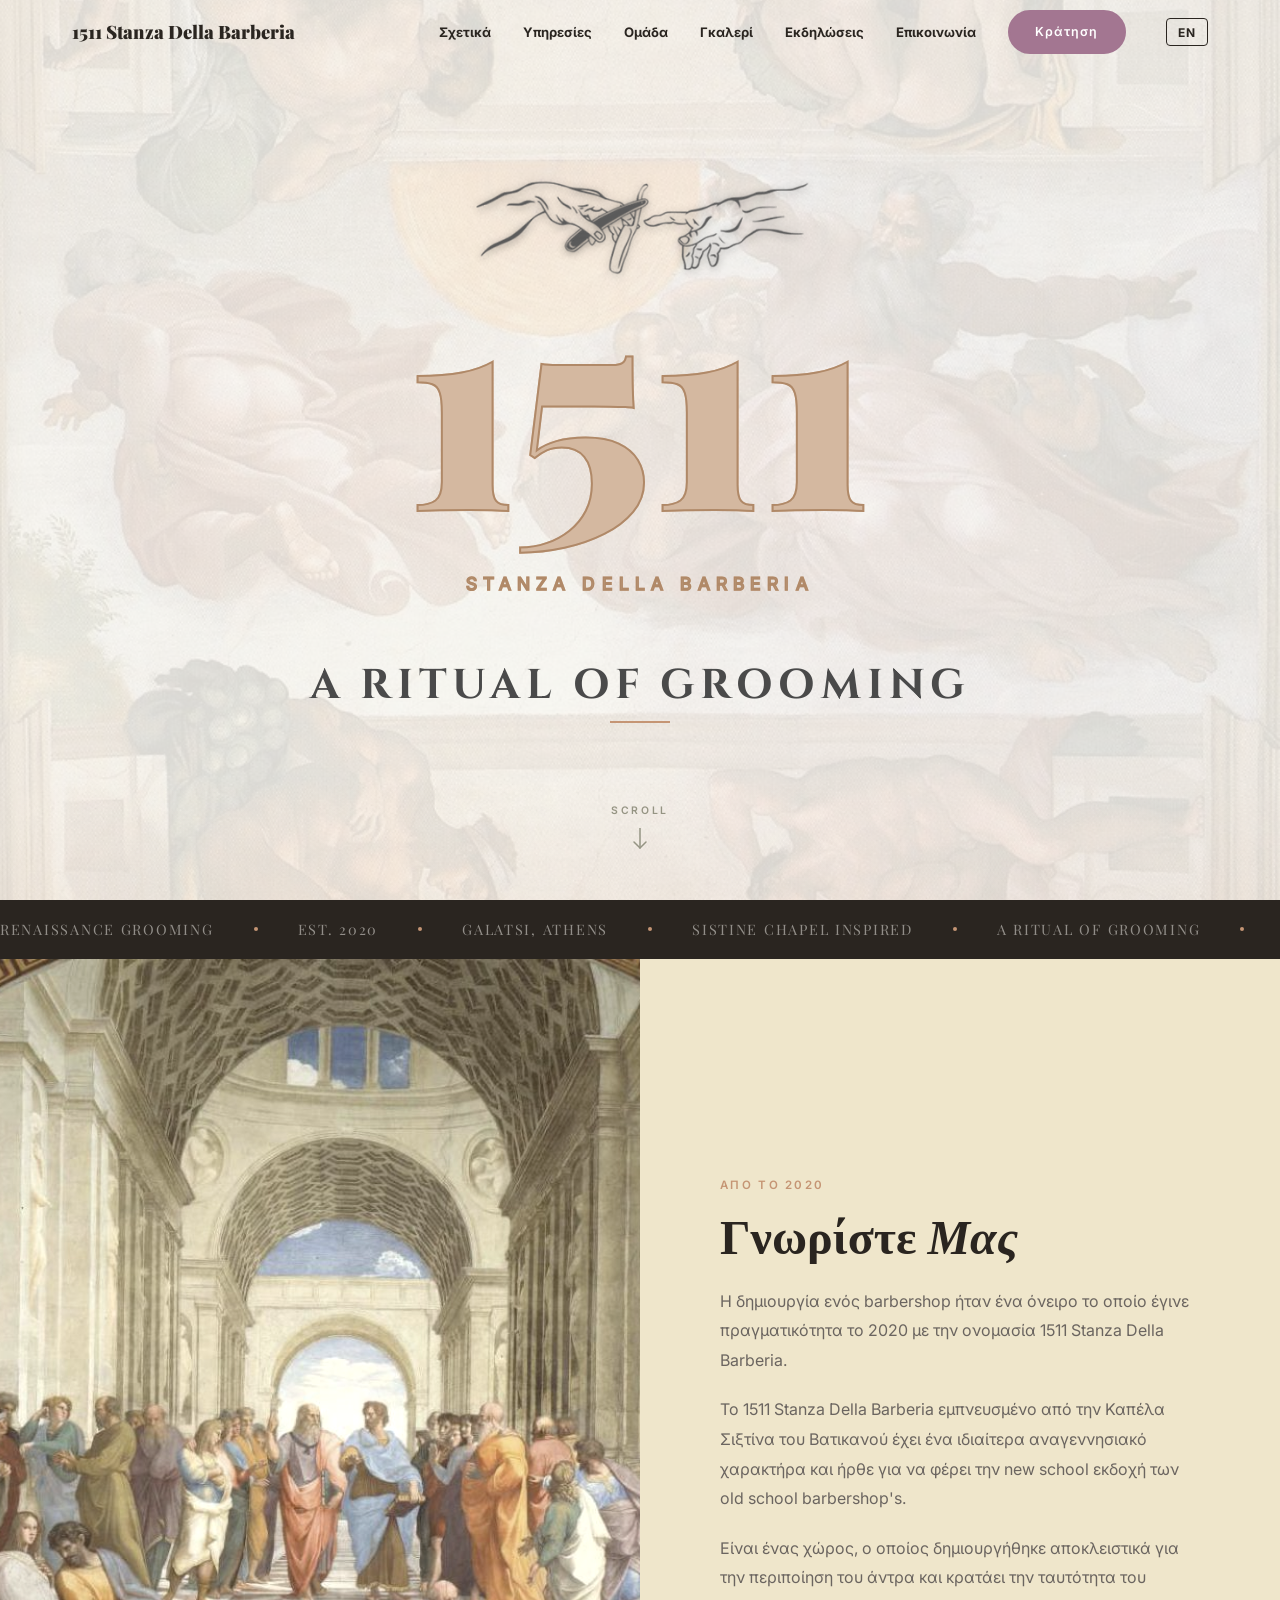
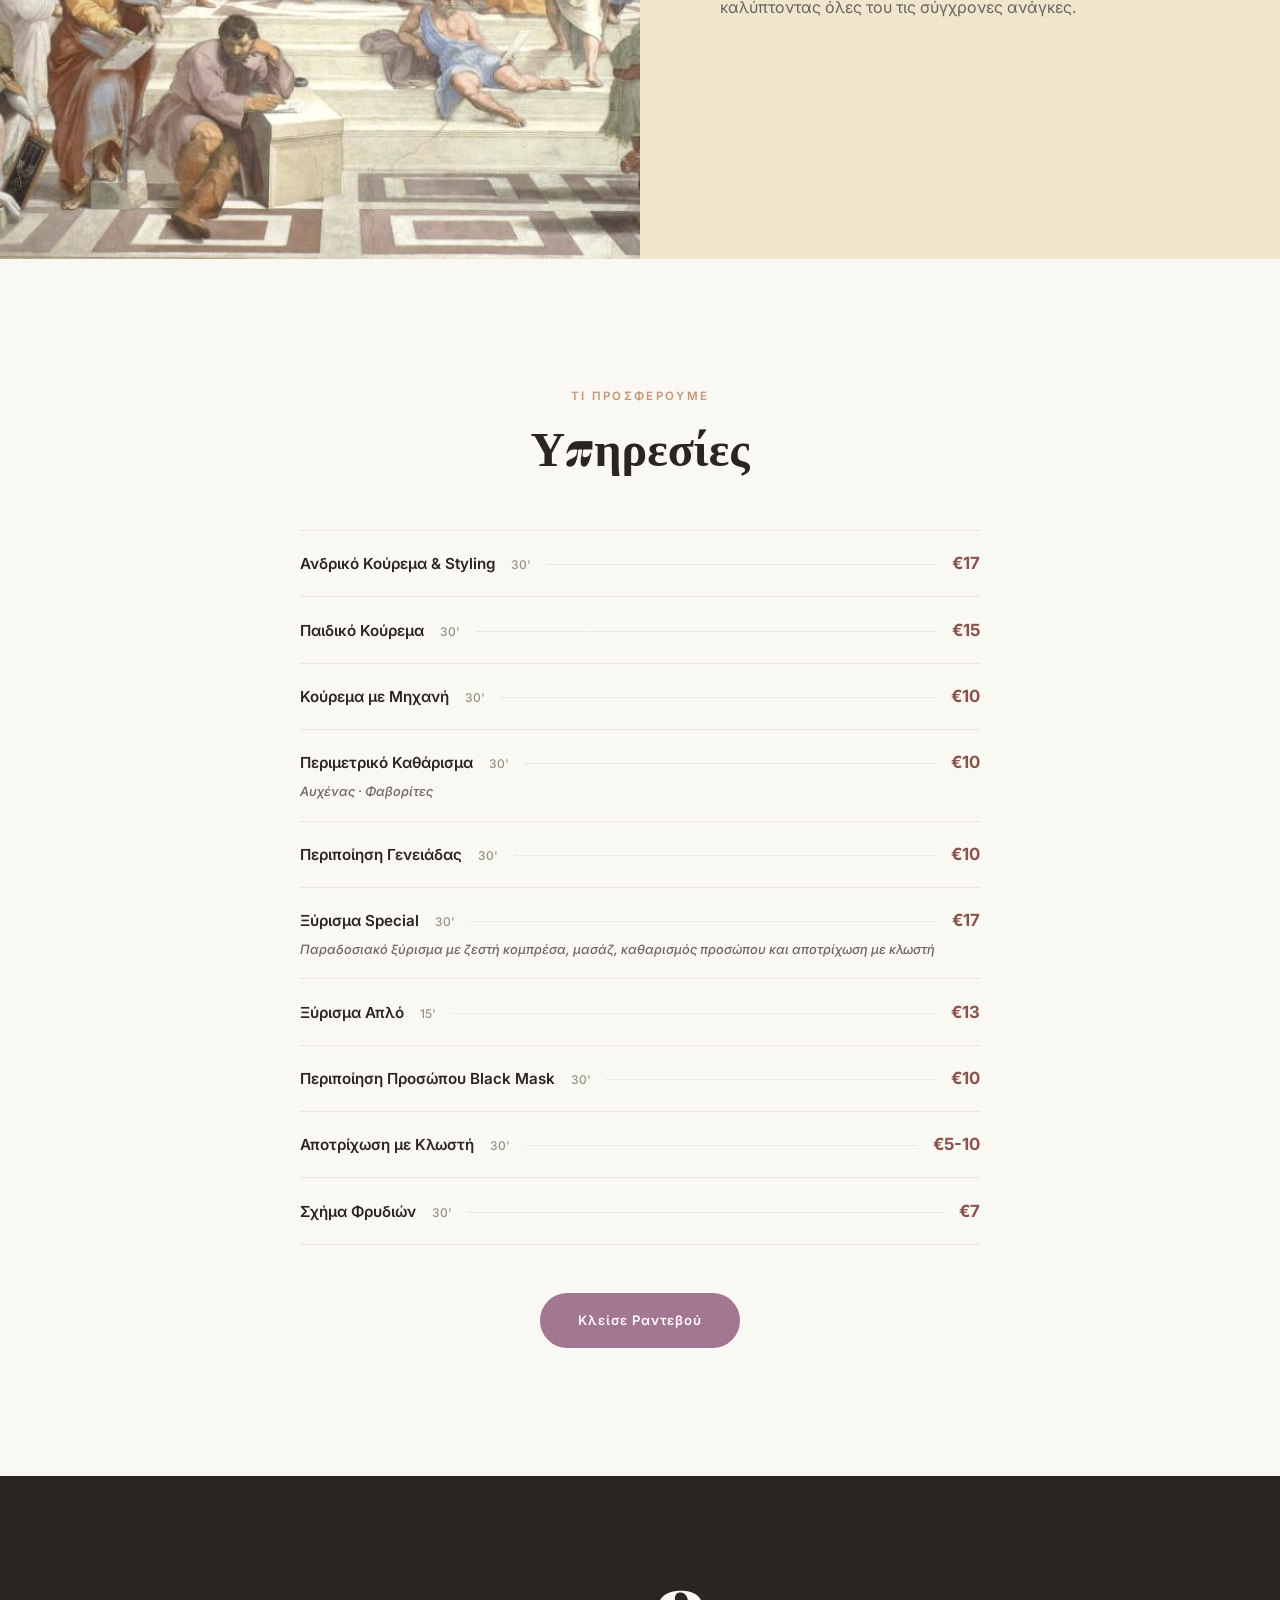
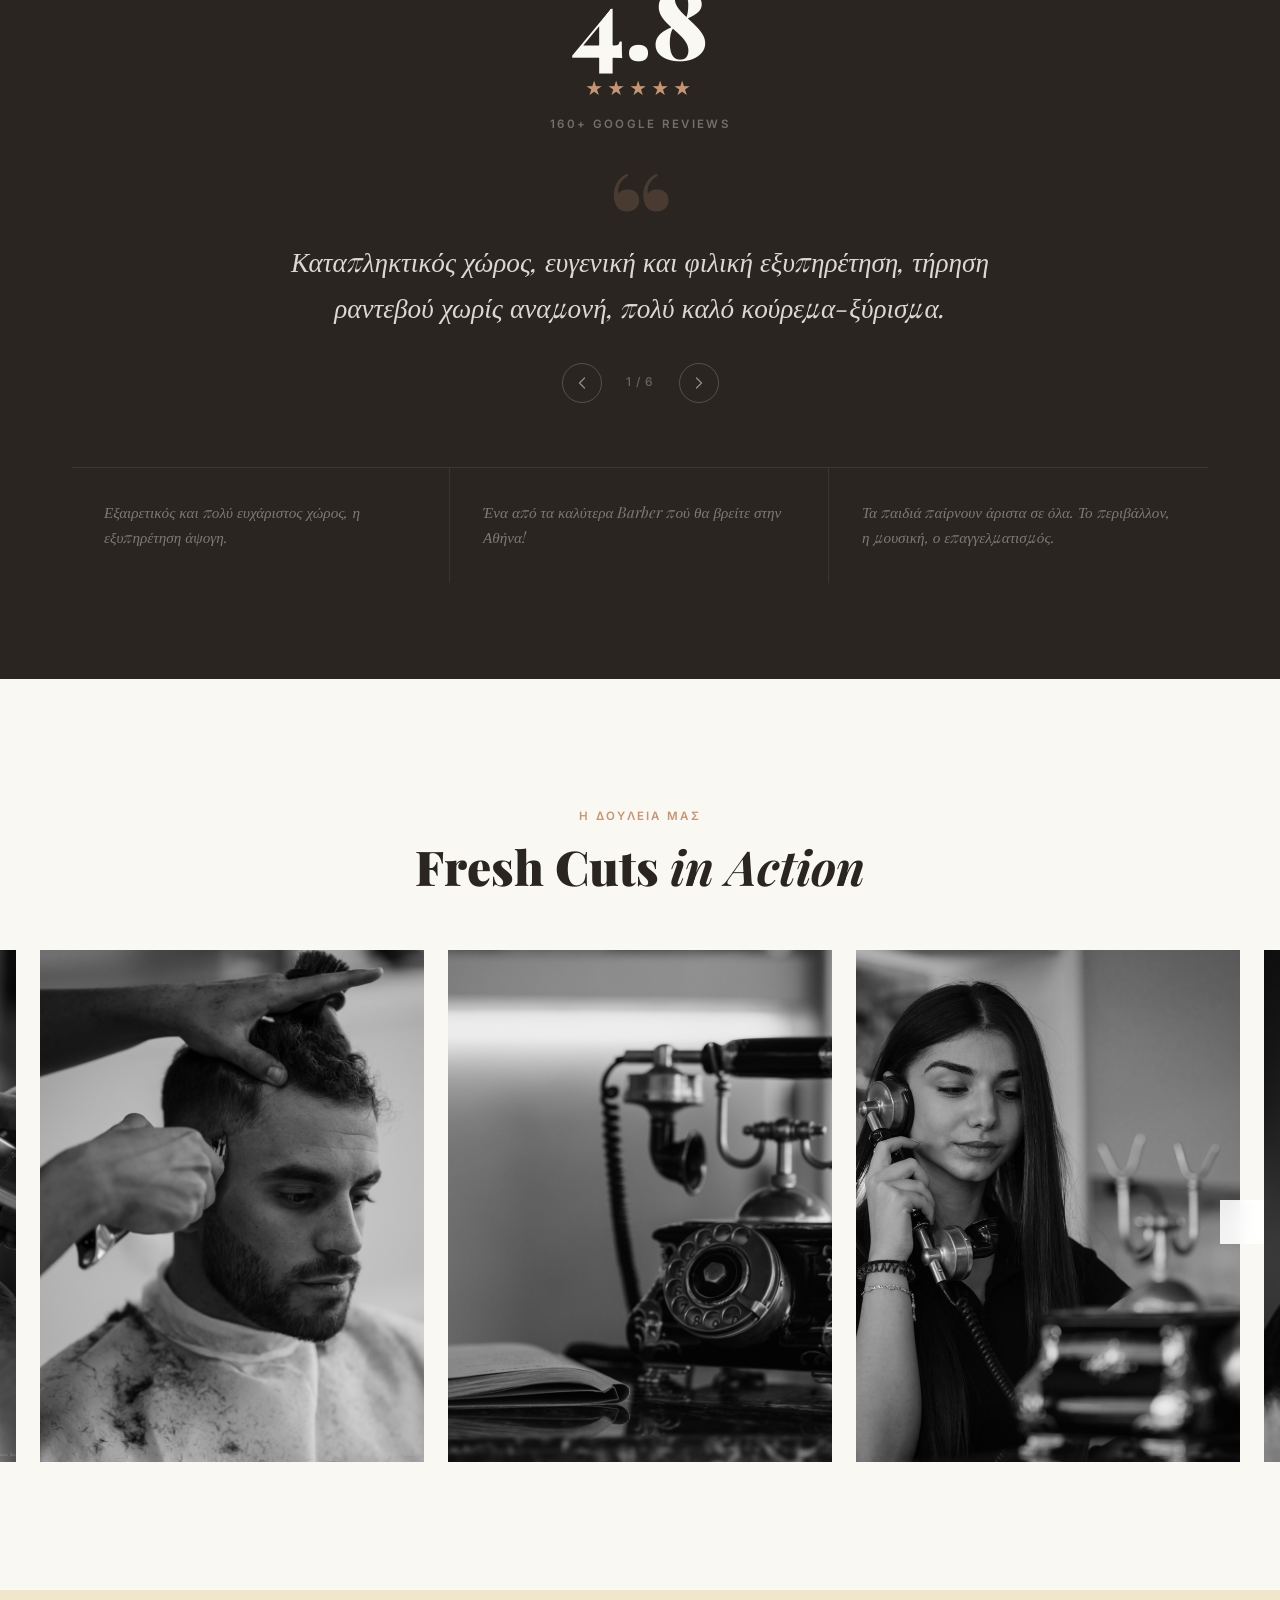
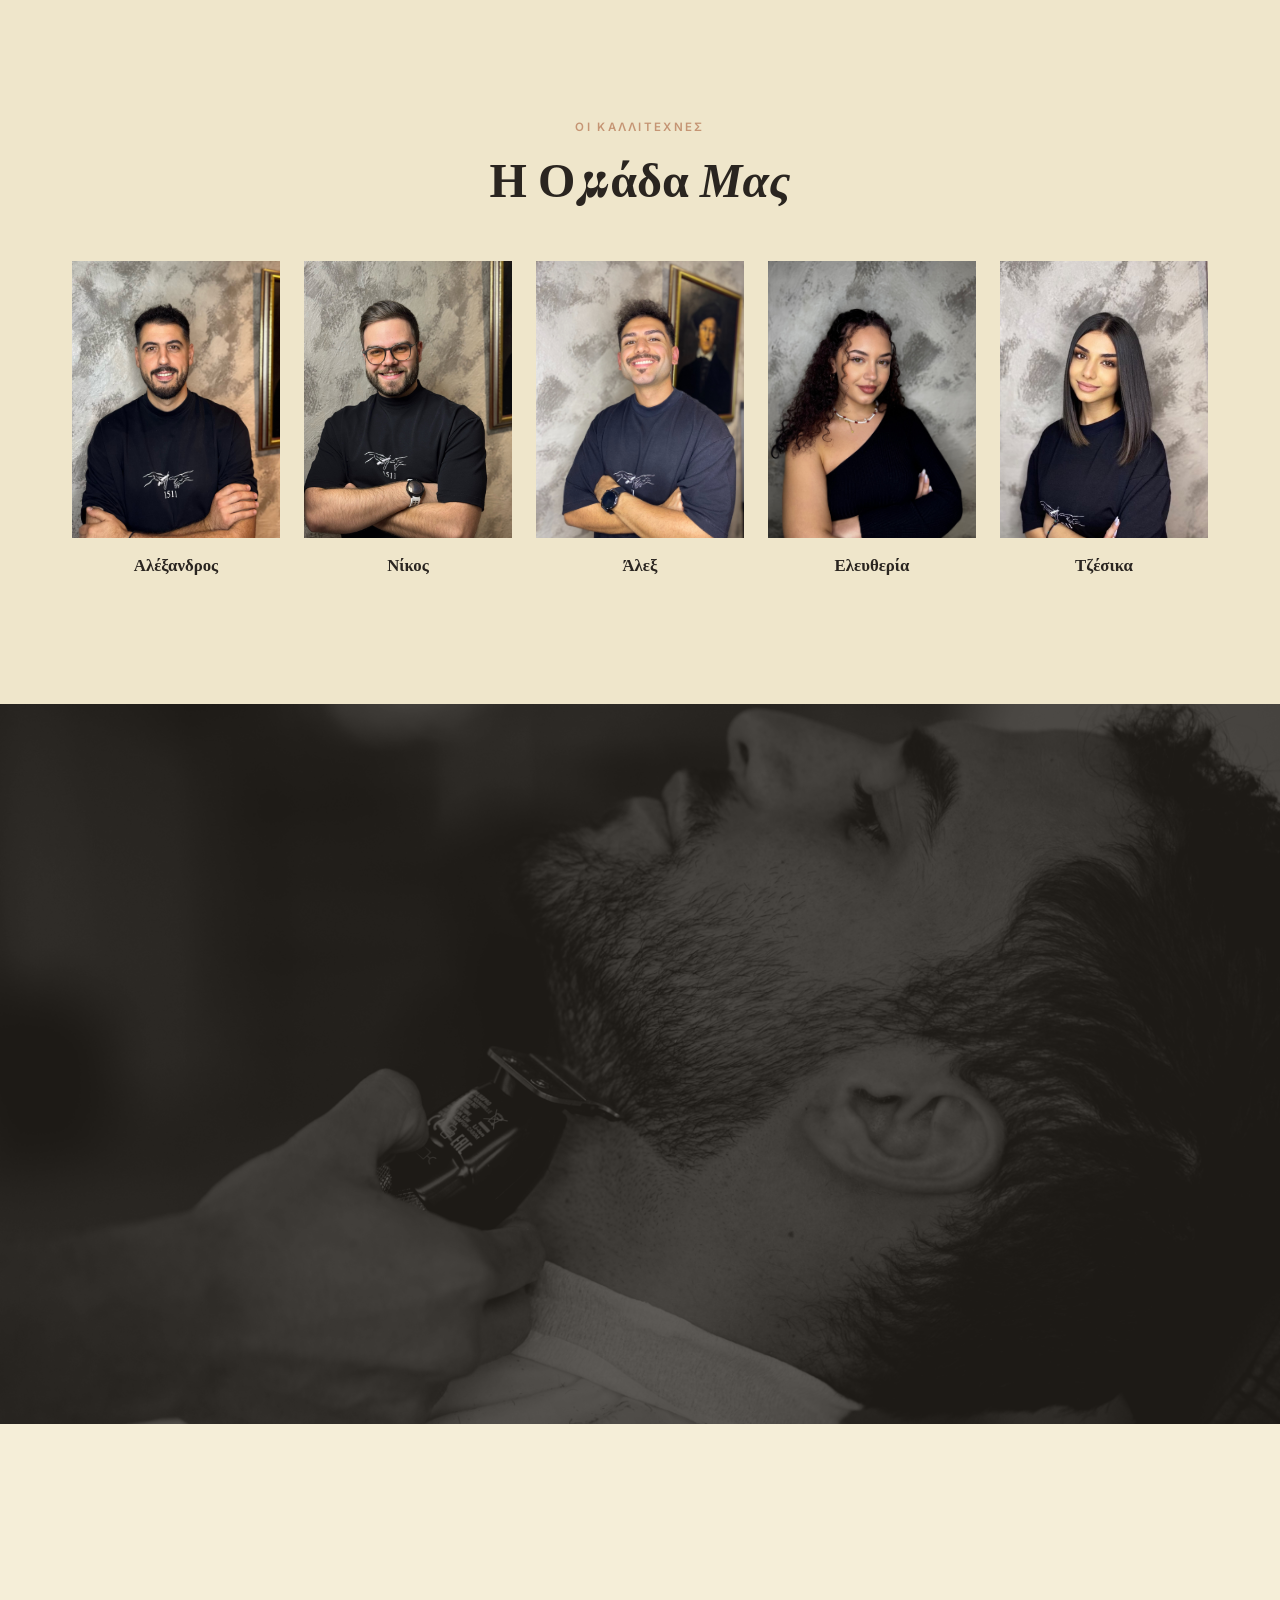
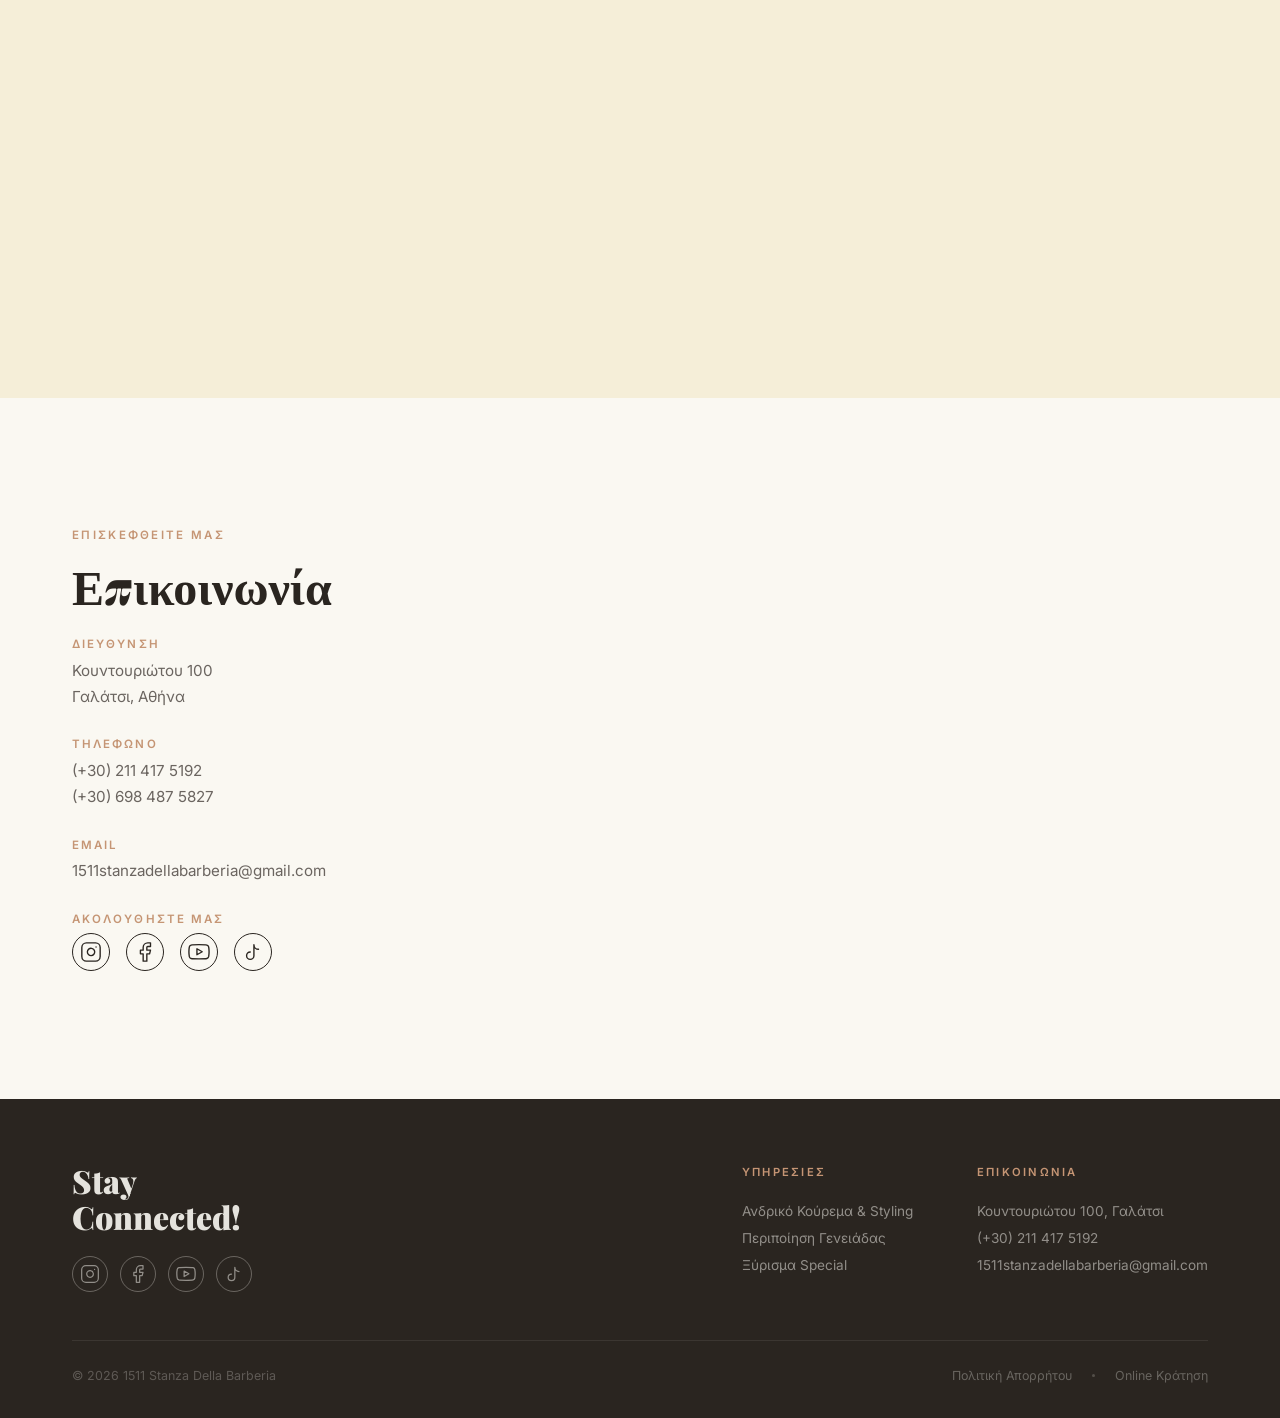
==== commit cd5be9d4: "added events as well" ====
--- a/index.html
+++ b/index.html
@@ -27,6 +27,7 @@
           <li><a href="#services" data-i18n="nav.services">Υπηρεσίες</a></li>
           <li><a href="#team" data-i18n="nav.team">Ομάδα</a></li>
           <li><a href="#gallery" data-i18n="nav.gallery">Γκαλερί</a></li>
+          <li><a href="#events" data-i18n="nav.events">Εκδηλώσεις</a></li>
           <li><a href="#contact" data-i18n="nav.contact">Επικοινωνία</a></li>
         </ul>
         <a href="https://1511stanzadellabarberia.setmore.com/" target="_blank" rel="noopener" class="btn btn-sm" data-i18n="nav.book">Κράτηση</a>
@@ -366,6 +367,29 @@
   </section>
 
   <!-- Contact -->
+  <!-- Events -->
+  <section id="events">
+    <div class="container">
+      <div class="section-header-center">
+        <span class="label reveal-up" data-i18n="events.label">Εκδηλώσεις</span>
+        <h2 class="reveal-text" data-i18n="events.title">Κοινότητα <em>& Δράση</em></h2>
+      </div>
+      <div class="events-grid">
+        <a href="https://www.iasismed.eu/%ce%bc%ce%b9%ce%b1-%ce%b7%ce%bc%ce%ad%cf%81%ce%b1-%ce%b1%cf%86%ce%b9%ce%b5%cf%81%cf%89%ce%bc%ce%ad%ce%bd%ce%b7-%cf%83%cf%84%ce%b7%ce%bd-%ce%b1%ce%bd%ce%b4%cf%81%ce%b9%ce%ba%ce%ae-%cf%85%ce%b3%ce%b5/" target="_blank" rel="noopener" class="event-card reveal-up">
+          <div class="event-date">
+            <span class="event-day">29</span>
+            <span class="event-month" data-i18n="events.mov.month">Νοε 2025</span>
+          </div>
+          <div class="event-info">
+            <h3 data-i18n="events.mov.title">Movember &mdash; Μια Ημέρα Αφιερωμένη στην Ανδρική Υγεία</h3>
+            <p data-i18n="events.mov.desc">Μια ξεχωριστή εκδήλωση ευαισθητοποίησης για την ανδρική υγεία με ζωντανή μουσική, δράσεις και κοινωνική προσφορά. Όλα τα έσοδα δόθηκαν στον ΙΑΣΙΣ και την ΕΠΑΨΥ.</p>
+            <span class="event-link" data-i18n="events.readmore">Διαβάστε Περισσότερα &rarr;</span>
+          </div>
+        </a>
+      </div>
+    </div>
+  </section>
+
   <section id="contact">
     <div class="container">
       <div class="contact-layout">
--- a/style.css
+++ b/style.css
@@ -301,12 +301,12 @@
   font-size: clamp(10rem, 22vw, 20rem);
   line-height: 0.85;
   padding-bottom: 0.15em;
-  background: linear-gradient(to top, rgba(74, 74, 74, 0.4), rgba(74, 74, 74, 0.4)) no-repeat bottom;
+  background: linear-gradient(to top, #d4b8a0, #d4b8a0) no-repeat bottom;
   background-size: 100% 0%;
   -webkit-background-clip: text;
   background-clip: text;
   -webkit-text-fill-color: transparent;
-  -webkit-text-stroke: 2px rgba(74, 74, 74, 0.4);
+  -webkit-text-stroke: 2px #b08968;
   animation: fillUp 3s ease-out 0.8s forwards;
   pointer-events: none;
   user-select: none;
@@ -319,12 +319,12 @@
   letter-spacing: 0.35em;
   text-transform: uppercase;
   margin-top: clamp(0.5rem, 1vw, 1rem);
-  background: linear-gradient(to top, rgba(74, 74, 74, 0.4), rgba(74, 74, 74, 0.4)) no-repeat bottom;
+  background: linear-gradient(to top, #d4b8a0, #d4b8a0) no-repeat bottom;
   background-size: 100% 0%;
   -webkit-background-clip: text;
   background-clip: text;
   -webkit-text-fill-color: transparent;
-  -webkit-text-stroke: 1.5px rgba(74, 74, 74, 0.4);
+  -webkit-text-stroke: 1.5px #b08968;
   animation: fillUp 3s ease-out 0.8s forwards;
   pointer-events: none;
   user-select: none;
@@ -1145,6 +1145,110 @@
 }
 
 /* =========================
+   Events
+   ========================= */
+
+#events {
+  padding: 6rem 0;
+  background: var(--cream);
+}
+
+.events-grid {
+  max-width: 800px;
+  margin: 0 auto;
+}
+
+.event-card {
+  display: flex;
+  gap: 2rem;
+  padding: 2.5rem;
+  background: var(--bg);
+  border: 1px solid rgba(42, 37, 32, 0.08);
+  border-radius: 4px;
+  text-decoration: none;
+  color: var(--text);
+  transition: all 0.4s cubic-bezier(0.16, 1, 0.3, 1);
+}
+
+.event-card:hover {
+  transform: translateY(-4px);
+  box-shadow: 0 12px 40px rgba(42, 37, 32, 0.1);
+  border-color: rgba(42, 37, 32, 0.15);
+}
+
+.event-date {
+  display: flex;
+  flex-direction: column;
+  align-items: center;
+  justify-content: center;
+  min-width: 80px;
+  padding: 1rem;
+  background: var(--text);
+  color: var(--bg);
+  border-radius: 4px;
+  flex-shrink: 0;
+}
+
+.event-day {
+  font-family: 'Playfair Display', serif;
+  font-size: 2.5rem;
+  font-weight: 900;
+  line-height: 1;
+}
+
+.event-month {
+  font-family: 'Inter', sans-serif;
+  font-size: 0.75rem;
+  font-weight: 600;
+  letter-spacing: 0.1em;
+  text-transform: uppercase;
+  margin-top: 0.25rem;
+}
+
+.event-info h3 {
+  font-family: 'Playfair Display', serif;
+  font-size: 1.3rem;
+  font-weight: 700;
+  line-height: 1.4;
+  margin-bottom: 0.75rem;
+}
+
+.event-info p {
+  font-size: 0.9rem;
+  line-height: 1.7;
+  color: rgba(42, 37, 32, 0.65);
+  margin-bottom: 1rem;
+}
+
+.event-link {
+  font-family: 'Inter', sans-serif;
+  font-size: 0.82rem;
+  font-weight: 700;
+  letter-spacing: 0.05em;
+  color: #a37691;
+  transition: color 0.3s ease;
+}
+
+.event-card:hover .event-link {
+  color: #8a6079;
+}
+
+@media (max-width: 600px) {
+  .event-card {
+    flex-direction: column;
+    gap: 1.25rem;
+    padding: 1.5rem;
+  }
+
+  .event-date {
+    flex-direction: row;
+    gap: 0.5rem;
+    min-width: auto;
+    padding: 0.75rem 1.25rem;
+  }
+}
+
+/* =========================
    Contact
    ========================= */
 
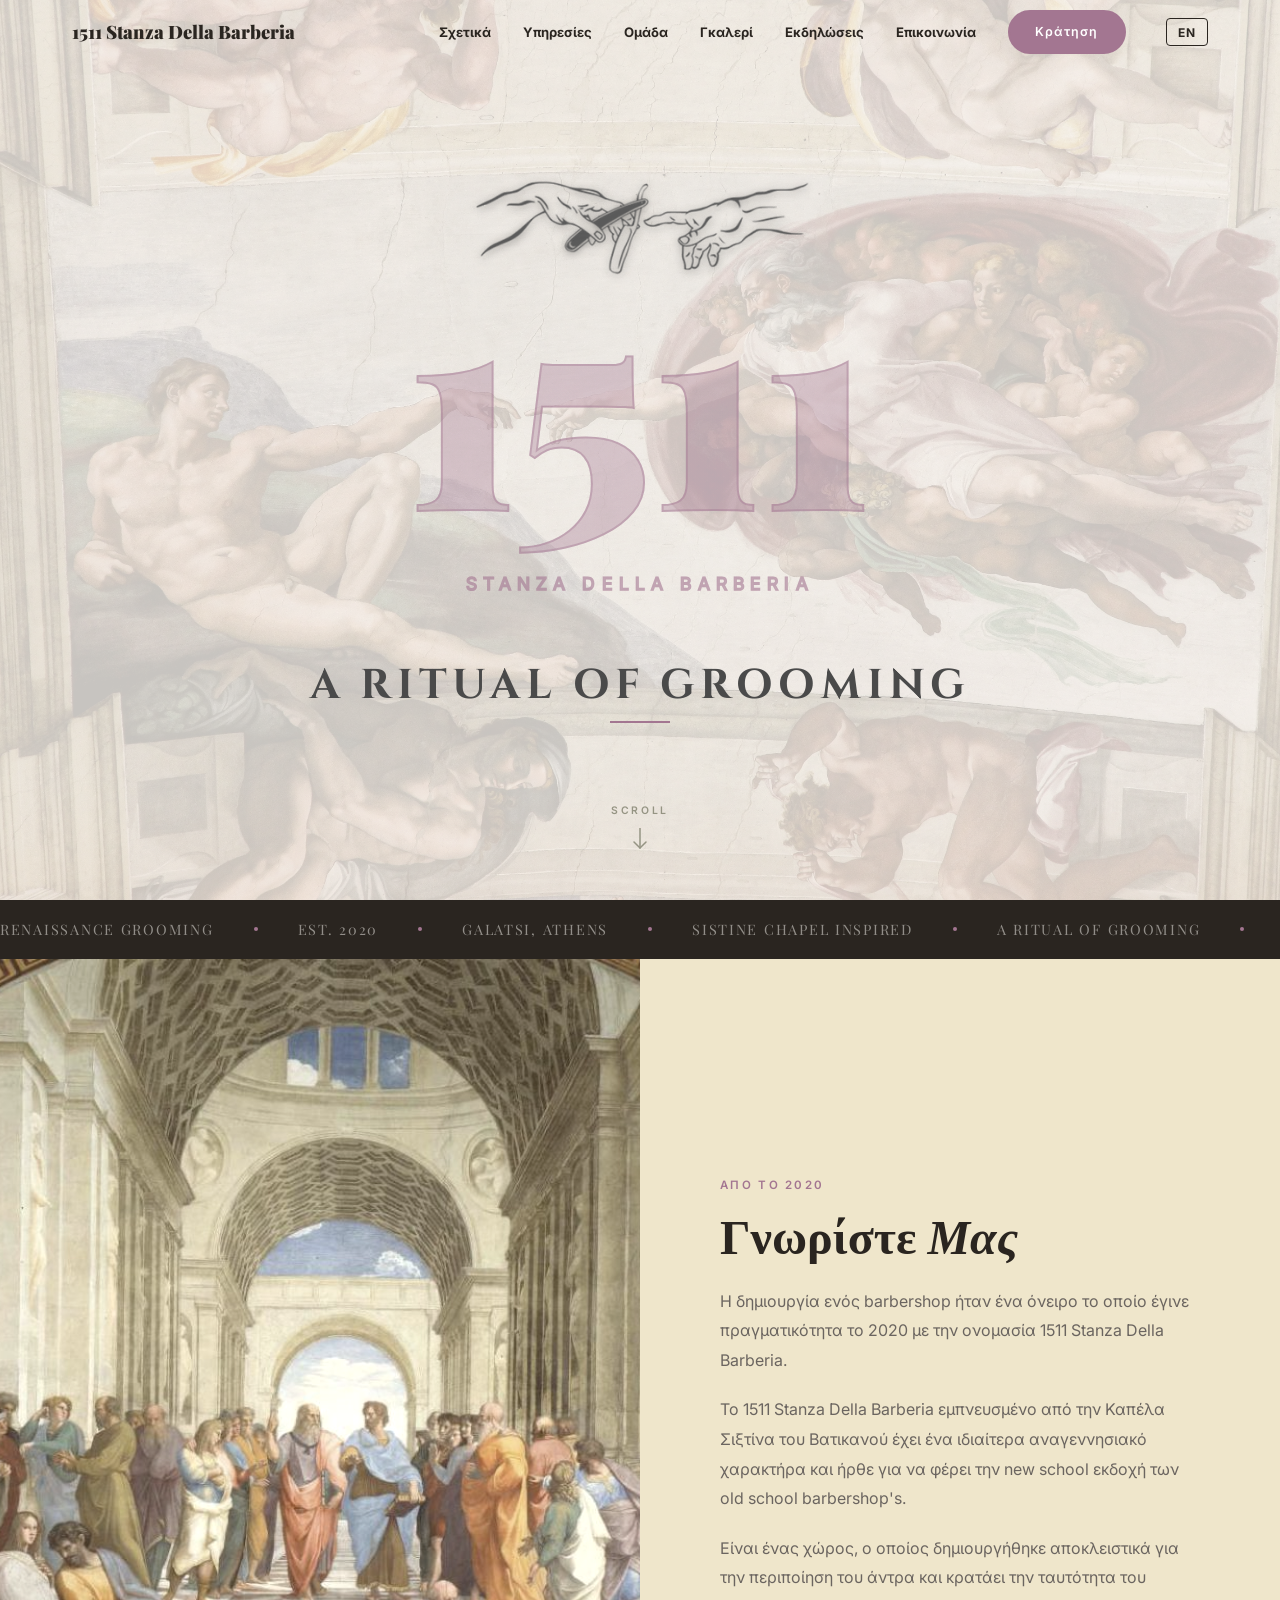
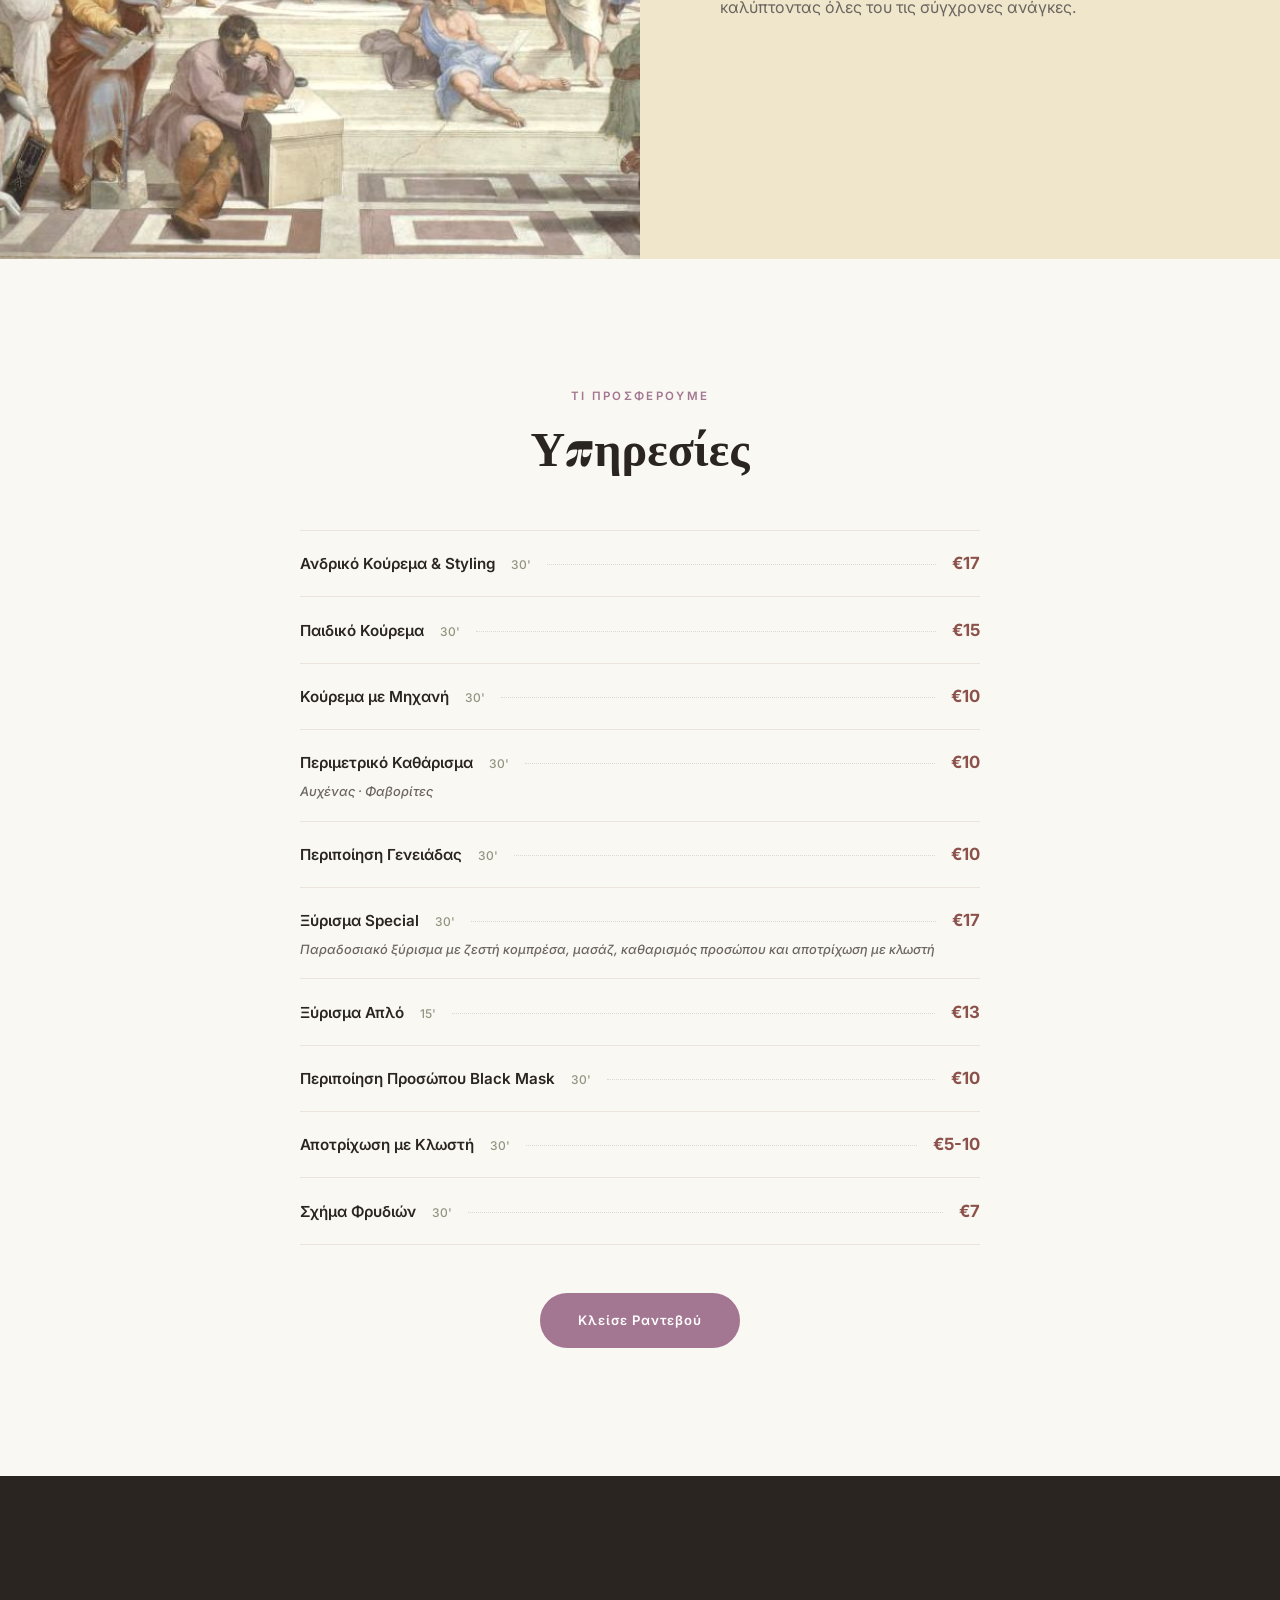
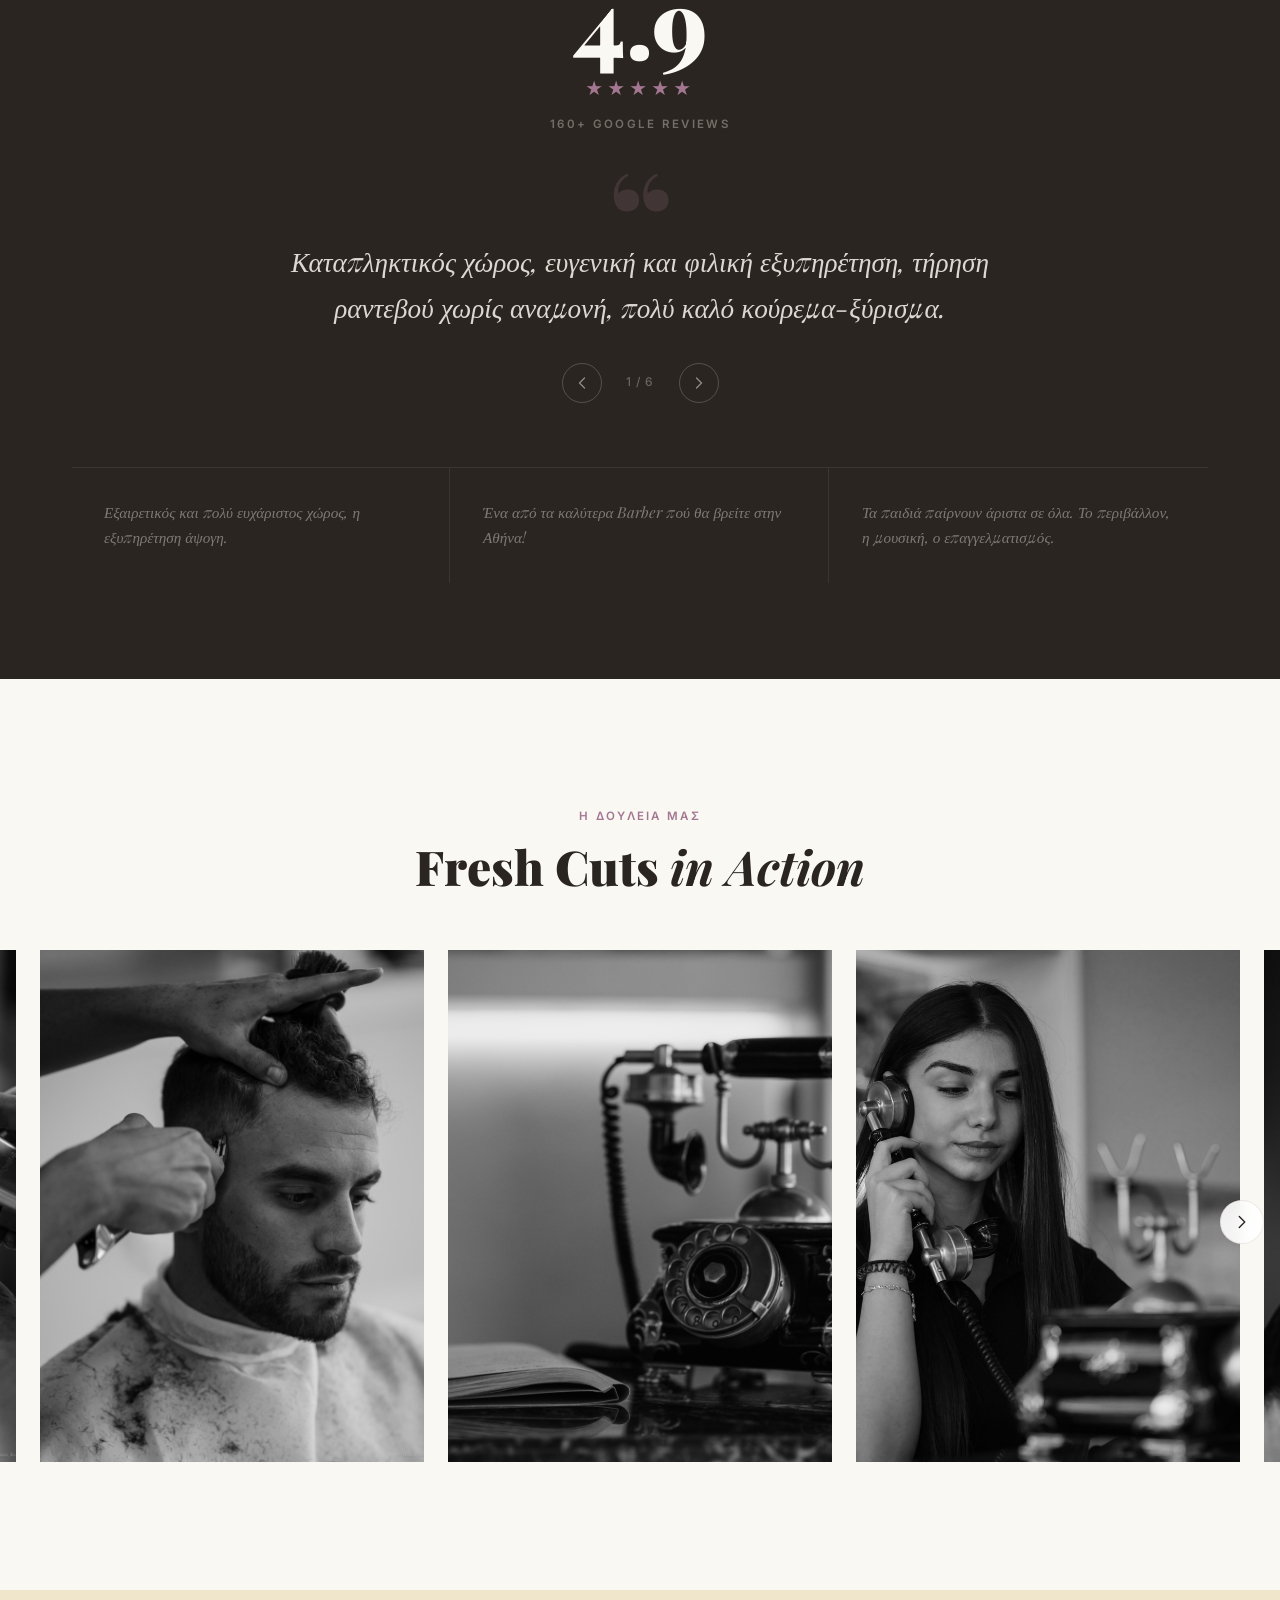
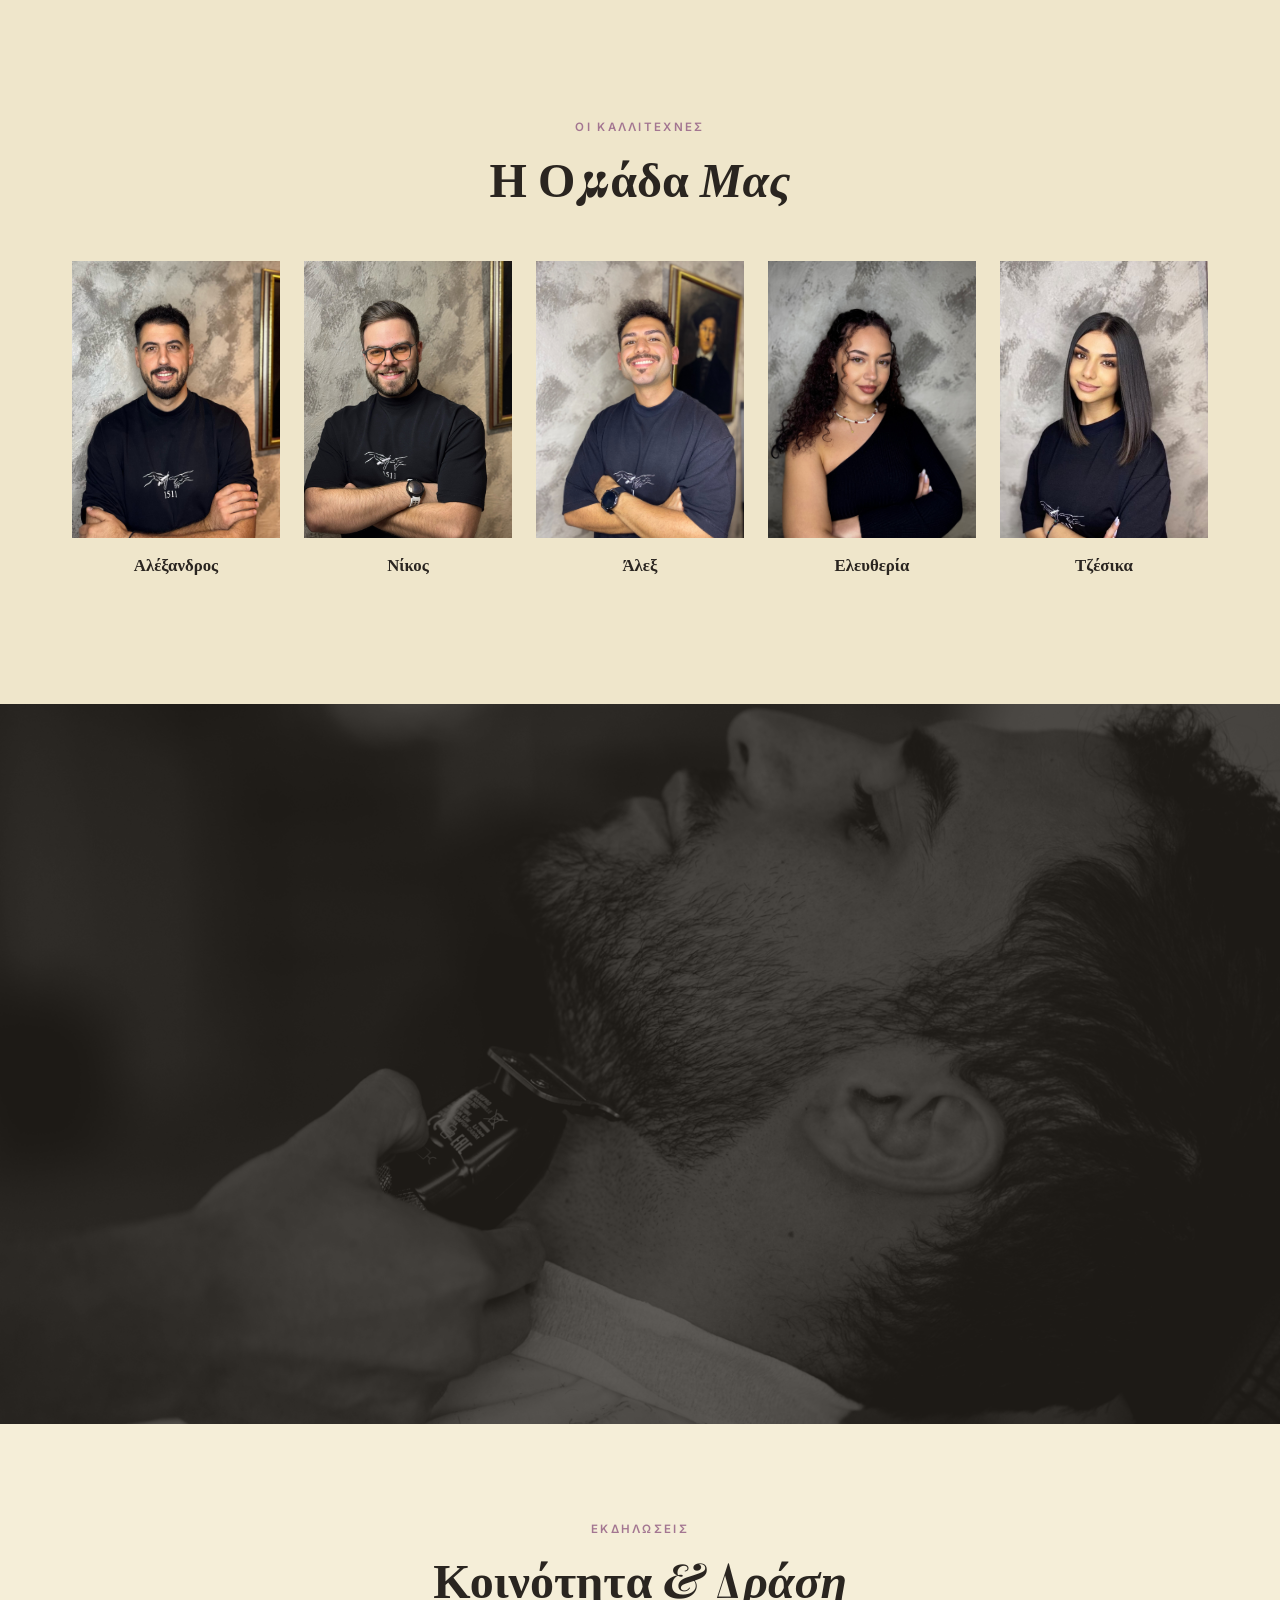
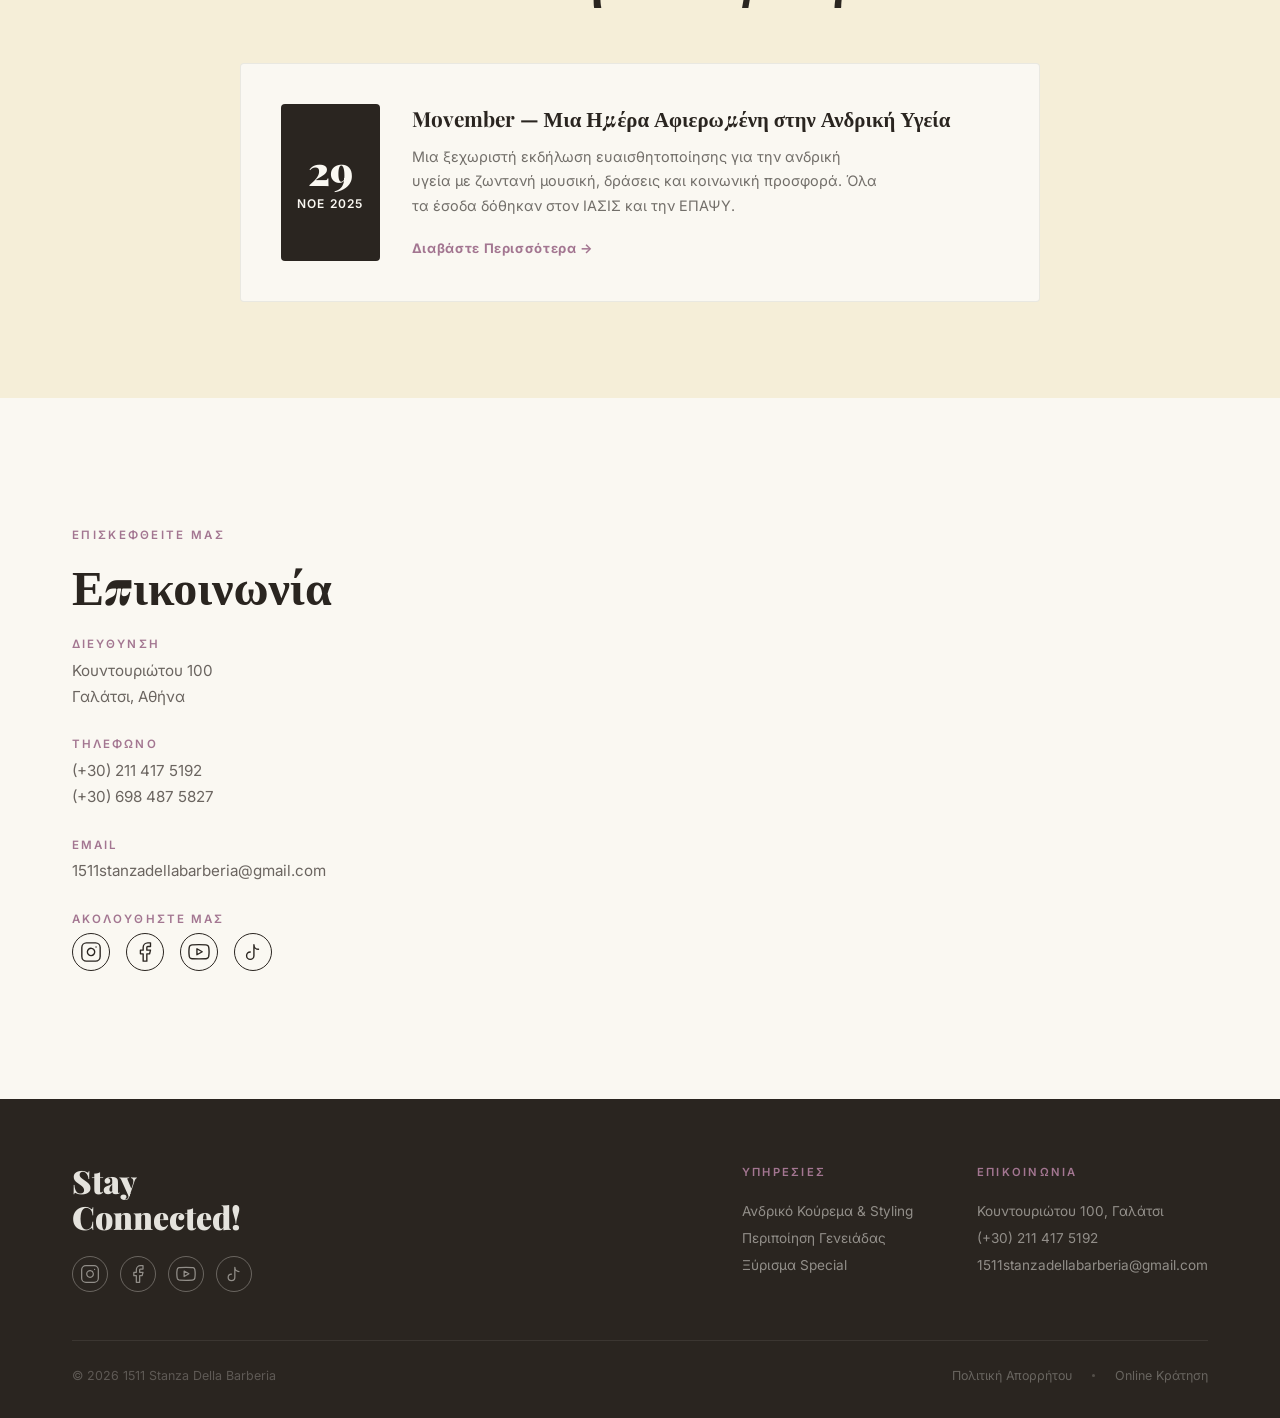
==== commit aba0dc00: "visual improvements" ====
--- a/index.html
+++ b/index.html
@@ -3,13 +3,163 @@
 <head>
   <meta charset="UTF-8">
   <meta name="viewport" content="width=device-width, initial-scale=1.0">
-  <title>1511 Stanza Della Barberia | Γαλάτσι, Αθήνα</title>
-  <meta name="description" content="Κουρείο εμπνευσμένο από την Αναγέννηση στο Γαλάτσι, Αθήνα. Κουρέματα, περιποίηση και αισθητική από το 2020.">
+  <title>1511 Stanza Della Barberia | Κουρείο Γαλάτσι, Αθήνα - Barbershop Athens</title>
+  <meta name="description" content="1511 Stanza Della Barberia - Αναγεννησιακό κουρείο στο Γαλάτσι, Αθήνα. Ανδρικά κουρέματα, γένια, ξύρισμα, αποτρίχωση. Κλείσε ραντεβού online. Renaissance barbershop in Galatsi, Athens.">
+  <meta name="keywords" content="barbershop galatsi, κουρείο γαλάτσι, barber athens, κουρείο αθήνα, 1511 stanza, ανδρικό κούρεμα, beard grooming, ξύρισμα, barbershop athens, κουρείο, barber shop">
+  <meta name="author" content="1511 Stanza Della Barberia">
+  <meta name="geo.region" content="GR-A1">
+  <meta name="geo.placename" content="Galatsi, Athens">
+  <meta name="geo.position" content="38.0101;23.7501">
+  <meta name="ICBM" content="38.0101, 23.7501">
+  <link rel="canonical" href="https://iliogr.github.io/1511stanza/">
+  <meta name="theme-color" content="#2a2520">
+
+  <!-- Open Graph -->
+  <meta property="og:type" content="website">
+  <meta property="og:title" content="1511 Stanza Della Barberia | Barbershop in Galatsi, Athens">
+  <meta property="og:description" content="Renaissance-inspired barbershop in Galatsi, Athens. Men's haircuts, beard grooming, shaving & facial treatments. Book online.">
+  <meta property="og:url" content="https://iliogr.github.io/1511stanza/">
+  <meta property="og:image" content="https://iliogr.github.io/1511stanza/images/og-image.jpg">
+  <meta property="og:image:width" content="1200">
+  <meta property="og:image:height" content="630">
+  <meta property="og:locale" content="el_GR">
+  <meta property="og:locale:alternate" content="en_US">
+  <meta property="og:site_name" content="1511 Stanza Della Barberia">
+
+  <!-- Twitter Card -->
+  <meta name="twitter:card" content="summary_large_image">
+  <meta name="twitter:title" content="1511 Stanza Della Barberia | Barbershop in Galatsi, Athens">
+  <meta name="twitter:description" content="Renaissance-inspired barbershop in Galatsi, Athens. Men's haircuts, beard grooming, shaving & facial treatments.">
+  <meta name="twitter:image" content="https://iliogr.github.io/1511stanza/images/og-image.jpg">
+
+  <!-- Preload hero image for LCP -->
+  <link rel="preload" href="images/logo.avif" as="image" type="image/avif">
+
   <link rel="preconnect" href="https://fonts.googleapis.com">
   <link rel="preconnect" href="https://fonts.gstatic.com" crossorigin>
-  <link href="https://fonts.googleapis.com/css2?family=Cinzel:wght@400;500;600;700;800;900&family=Playfair+Display:ital,wght@0,400;0,700;0,900;1,400;1,700&family=Inter:wght@300;400;500;600&display=swap" rel="stylesheet">
+  <link href="https://fonts.googleapis.com/css2?family=Cinzel:wght@700&family=Playfair+Display:ital,wght@0,400;0,700;0,900;1,400;1,700&family=Inter:wght@300;400;500;600;700&display=swap" rel="stylesheet">
   <link rel="stylesheet" href="style.css">
-  <script src="https://cdnjs.cloudflare.com/ajax/libs/lottie-web/5.12.2/lottie.min.js"></script>
+
+  <!-- Structured Data: BarberShop -->
+  <script type="application/ld+json">
+  {
+    "@context": "https://schema.org",
+    "@type": "BarberShop",
+    "name": "1511 Stanza Della Barberia",
+    "image": "https://iliogr.github.io/1511stanza/images/og-image.jpg",
+    "url": "https://iliogr.github.io/1511stanza/",
+    "@id": "https://iliogr.github.io/1511stanza/#barbershop",
+    "telephone": ["+302114175192", "+306984875827"],
+    "email": "1511stanzadellabarberia@gmail.com",
+    "address": {
+      "@type": "PostalAddress",
+      "streetAddress": "Kountouriotou 100",
+      "addressLocality": "Galatsi",
+      "addressRegion": "Attica",
+      "postalCode": "11146",
+      "addressCountry": "GR"
+    },
+    "geo": {
+      "@type": "GeoCoordinates",
+      "latitude": 38.0101,
+      "longitude": 23.7501
+    },
+    "priceRange": "€€",
+    "currenciesAccepted": "EUR",
+    "paymentAccepted": "Cash, Credit Card",
+    "aggregateRating": {
+      "@type": "AggregateRating",
+      "ratingValue": "4.9",
+      "reviewCount": "160",
+      "bestRating": "5"
+    },
+    "sameAs": [
+      "https://www.instagram.com/1511stanzadelbarbiere/",
+      "https://www.facebook.com/profile.php?id=100058823749502",
+      "https://www.youtube.com/@1511stanzadellabarberia",
+      "https://www.tiktok.com/@1511stanzadellabarberia"
+    ],
+    "description": "Renaissance-inspired barbershop in Galatsi, Athens. Inspired by the Sistine Chapel, offering men's haircuts, beard grooming, traditional shaving, threading, and facial treatments since 2020.",
+    "foundingDate": "2020",
+    "areaServed": {
+      "@type": "City",
+      "name": "Athens"
+    },
+    "hasOfferCatalog": {
+      "@type": "OfferCatalog",
+      "name": "Barbershop Services",
+      "itemListElement": [
+        {
+          "@type": "Offer",
+          "itemOffered": { "@type": "Service", "name": "Men's Haircut & Styling" },
+          "price": "17", "priceCurrency": "EUR"
+        },
+        {
+          "@type": "Offer",
+          "itemOffered": { "@type": "Service", "name": "Beard Grooming" },
+          "price": "10", "priceCurrency": "EUR"
+        },
+        {
+          "@type": "Offer",
+          "itemOffered": { "@type": "Service", "name": "Special Shave", "description": "Traditional shave with hot compress, massage, facial cleansing and threading" },
+          "price": "17", "priceCurrency": "EUR"
+        },
+        {
+          "@type": "Offer",
+          "itemOffered": { "@type": "Service", "name": "Black Mask Facial Treatment" },
+          "price": "10", "priceCurrency": "EUR"
+        },
+        {
+          "@type": "Offer",
+          "itemOffered": { "@type": "Service", "name": "Eyebrow Shaping" },
+          "price": "7", "priceCurrency": "EUR"
+        }
+      ]
+    }
+  }
+  </script>
+
+  <!-- Structured Data: FAQPage -->
+  <script type="application/ld+json">
+  {
+    "@context": "https://schema.org",
+    "@type": "FAQPage",
+    "mainEntity": [
+      {
+        "@type": "Question",
+        "name": "Where is 1511 Stanza Della Barberia located?",
+        "acceptedAnswer": {
+          "@type": "Answer",
+          "text": "We are located at Kountouriotou 100, Galatsi, Athens, Greece."
+        }
+      },
+      {
+        "@type": "Question",
+        "name": "Do I need an appointment?",
+        "acceptedAnswer": {
+          "@type": "Answer",
+          "text": "We recommend booking online at 1511stanzadellabarberia.setmore.com to ensure your preferred time slot."
+        }
+      },
+      {
+        "@type": "Question",
+        "name": "How much does a men's haircut cost?",
+        "acceptedAnswer": {
+          "@type": "Answer",
+          "text": "A men's haircut with styling costs €17. View our full price list on our website."
+        }
+      },
+      {
+        "@type": "Question",
+        "name": "Πού βρίσκεται το 1511 Stanza Della Barberia;",
+        "acceptedAnswer": {
+          "@type": "Answer",
+          "text": "Βρισκόμαστε στην Κουντουριώτου 100, Γαλάτσι, Αθήνα."
+        }
+      }
+    ]
+  }
+  </script>
 </head>
 <body>
 
@@ -36,14 +186,12 @@
     </div>
   </nav>
 
+  <h1 class="sr-only">1511 Stanza Della Barberia - Barbershop in Galatsi, Athens | Κουρείο Γαλάτσι, Αθήνα</h1>
+
   <!-- Hero -->
   <section id="hero">
     <div class="hero-spacer"></div>
-    <img src="images/logo.avif" alt="1511 Stanza Della Barberia" class="hero-logo">
-    <!-- <div class="hero-scissors-wrapper">
-      <div class="hero-scissors-line"></div>
-      <div class="hero-scissors" id="hero-scissors"></div>
-    </div> -->
+    <img src="images/logo.avif" alt="1511 Stanza Della Barberia" class="hero-logo" fetchpriority="high">
     <div class="hero-watermark" aria-hidden="true">1511</div>
     <div class="hero-subtitle" aria-hidden="true">Stanza Della Barberia</div>
     <div class="hero-tagline-row">
@@ -201,7 +349,7 @@
     <div class="container">
       <div class="reviews-top reveal-up">
         <div class="reviews-badge">
-          <span class="reviews-badge-score">4.8</span>
+          <span class="reviews-badge-score">4.9</span>
           <div class="reviews-badge-stars">&#9733;&#9733;&#9733;&#9733;&#9733;</div>
           <span class="reviews-badge-count" data-i18n="reviews.count">160+ Google Reviews</span>
         </div>
@@ -250,43 +398,43 @@
       <div class="gallery-scroll">
         <div class="gallery-track">
           <div class="gallery-item">
-            <img src="images/gallery/DSC01351.jpg.JPG" alt="1511 Stanza" loading="lazy">
-          </div>
-          <div class="gallery-item">
-            <img src="images/gallery/DSC01355.jpg.JPG" alt="1511 Stanza" loading="lazy">
-          </div>
-          <div class="gallery-item">
-            <img src="images/gallery/DSC01374-2.jpg.JPG" alt="1511 Stanza" loading="lazy">
-          </div>
-          <div class="gallery-item">
-            <img src="images/gallery/DSC01388.jpg.jpg" alt="1511 Stanza" loading="lazy">
-          </div>
-          <div class="gallery-item">
-            <img src="images/gallery/DSC01405.jpg.JPG" alt="1511 Stanza" loading="lazy">
-          </div>
-          <div class="gallery-item">
-            <img src="images/gallery/DSC01414.jpg.JPG" alt="1511 Stanza" loading="lazy">
-          </div>
-          <div class="gallery-item">
-            <img src="images/gallery/DSC01477.jpg.JPG" alt="1511 Stanza" loading="lazy">
-          </div>
-          <div class="gallery-item">
-            <img src="images/gallery/DSC01487-2.jpg.jpg" alt="1511 Stanza" loading="lazy">
-          </div>
-          <div class="gallery-item">
-            <img src="images/gallery/DSC01524-2.jpg.JPG" alt="1511 Stanza" loading="lazy">
-          </div>
-          <div class="gallery-item">
-            <img src="images/gallery/DSC01553.jpg.JPG" alt="1511 Stanza" loading="lazy">
-          </div>
-          <div class="gallery-item">
-            <img src="images/gallery/DSC01560-3.jpg.JPG" alt="1511 Stanza" loading="lazy">
-          </div>
-          <div class="gallery-item">
-            <img src="images/gallery/DSC01563-2.jpg.JPG" alt="1511 Stanza" loading="lazy">
-          </div>
-          <div class="gallery-item">
-            <img src="images/gallery/DSC01563-4.jpg.JPG" alt="1511 Stanza" loading="lazy">
+            <img src="images/gallery/DSC01351.jpg.JPG" alt="Barbershop interior at 1511 Stanza Della Barberia" loading="lazy">
+          </div>
+          <div class="gallery-item">
+            <img src="images/gallery/DSC01355.jpg.JPG" alt="Haircut session at 1511 Stanza barbershop" loading="lazy">
+          </div>
+          <div class="gallery-item">
+            <img src="images/gallery/DSC01374-2.jpg.JPG" alt="Professional grooming at 1511 Stanza" loading="lazy">
+          </div>
+          <div class="gallery-item">
+            <img src="images/gallery/DSC01388.jpg.jpg" alt="Beard styling at 1511 Stanza barbershop" loading="lazy">
+          </div>
+          <div class="gallery-item">
+            <img src="images/gallery/DSC01405.jpg.JPG" alt="Client experience at 1511 Stanza Della Barberia" loading="lazy">
+          </div>
+          <div class="gallery-item">
+            <img src="images/gallery/DSC01414.jpg.JPG" alt="Barber at work in 1511 Stanza" loading="lazy">
+          </div>
+          <div class="gallery-item">
+            <img src="images/gallery/DSC01477.jpg.JPG" alt="Renaissance-inspired barbershop atmosphere" loading="lazy">
+          </div>
+          <div class="gallery-item">
+            <img src="images/gallery/DSC01487-2.jpg.jpg" alt="Precision haircut at 1511 Stanza Galatsi" loading="lazy">
+          </div>
+          <div class="gallery-item">
+            <img src="images/gallery/DSC01524-2.jpg.JPG" alt="Grooming details at 1511 Stanza barbershop" loading="lazy">
+          </div>
+          <div class="gallery-item">
+            <img src="images/gallery/DSC01553.jpg.JPG" alt="Traditional barbering at 1511 Stanza Athens" loading="lazy">
+          </div>
+          <div class="gallery-item">
+            <img src="images/gallery/DSC01560-3.jpg.JPG" alt="Styling session at 1511 Stanza Della Barberia" loading="lazy">
+          </div>
+          <div class="gallery-item">
+            <img src="images/gallery/DSC01563-2.jpg.JPG" alt="Barbershop craftsmanship at 1511 Stanza" loading="lazy">
+          </div>
+          <div class="gallery-item">
+            <img src="images/gallery/DSC01563-4.jpg.JPG" alt="Fresh cut result at 1511 Stanza barbershop" loading="lazy">
           </div>
         </div>
       </div>
--- a/style.css
+++ b/style.css
@@ -7,7 +7,7 @@
   --cream-dark: #efe6cb;
   --terracotta: #8b514a;
   --terracotta-light: #a06a62;
-  --copper: #c59574;
+  --copper: #a37691;
   --sage: #959483;
   --text: #2a2520;
   --text-light: #6b6560;
@@ -289,8 +289,8 @@
   content: '';
   position: absolute;
   inset: 0;
-  background: url('images/bg2.jpg') center / cover no-repeat;
-  opacity: 0.12;
+  background: url('images/bg3.webp') center / cover no-repeat;
+  opacity: 0.2;
   pointer-events: none;
   z-index: 0;
 }
@@ -301,12 +301,12 @@
   font-size: clamp(10rem, 22vw, 20rem);
   line-height: 0.85;
   padding-bottom: 0.15em;
-  background: linear-gradient(to top, #d4b8a0, #d4b8a0) no-repeat bottom;
+  background: linear-gradient(to top, rgba(163, 118, 145, 0.35), rgba(163, 118, 145, 0.35)) no-repeat bottom;
   background-size: 100% 0%;
   -webkit-background-clip: text;
   background-clip: text;
   -webkit-text-fill-color: transparent;
-  -webkit-text-stroke: 2px #b08968;
+  -webkit-text-stroke: 2px rgba(163, 118, 145, 0.4);
   animation: fillUp 3s ease-out 0.8s forwards;
   pointer-events: none;
   user-select: none;
@@ -319,12 +319,12 @@
   letter-spacing: 0.35em;
   text-transform: uppercase;
   margin-top: clamp(0.5rem, 1vw, 1rem);
-  background: linear-gradient(to top, #d4b8a0, #d4b8a0) no-repeat bottom;
+  background: linear-gradient(to top, rgba(163, 118, 145, 0.35), rgba(163, 118, 145, 0.35)) no-repeat bottom;
   background-size: 100% 0%;
   -webkit-background-clip: text;
   background-clip: text;
   -webkit-text-fill-color: transparent;
-  -webkit-text-stroke: 1.5px #b08968;
+  -webkit-text-stroke: 1.5px rgba(163, 118, 145, 0.4);
   animation: fillUp 3s ease-out 0.8s forwards;
   pointer-events: none;
   user-select: none;
@@ -370,49 +370,16 @@
   margin-top: clamp(2rem, 4vw, 3.5rem);
 }
 
-.hero-scissors-wrapper {
-  width: min(500px, 80vw);
-  position: relative;
-  height: 60px;
-  margin: 0;
-}
-
-.hero-scissors-line {
-  display: none;
-}
-
-.hero-scissors {
-  width: 60px;
-  height: 100px;
+.sr-only {
   position: absolute;
-  top: 50%;
-  transform: translate(-50%, -50%) rotate(72deg);
-  left: -10%;
-  animation: scissorsCut 3s ease-in-out 0.6s forwards;
-}
-
-.hero-scissors svg {
-  overflow: visible;
-}
-
-.hero-scissors.settled {
-  animation: none;
-  transition: left 1.6s cubic-bezier(0.22, 0.61, 0.36, 1),
-              top 1.6s cubic-bezier(0.22, 0.61, 0.36, 1),
-              transform 1.4s cubic-bezier(0.22, 0.61, 0.36, 1) 0.2s,
-              width 1.4s cubic-bezier(0.22, 0.61, 0.36, 1),
-              height 1.4s cubic-bezier(0.22, 0.61, 0.36, 1);
-}
-
-
-@keyframes lineAppear {
-  from { opacity: 0; }
-  to { opacity: 1; }
-}
-
-@keyframes scissorsCut {
-  0% { left: -10%; transform: translate(-50%, -50%) rotate(72deg); }
-  100% { left: 110%; transform: translate(-50%, -50%) rotate(72deg); }
+  width: 1px;
+  height: 1px;
+  padding: 0;
+  margin: -1px;
+  overflow: hidden;
+  clip: rect(0, 0, 0, 0);
+  white-space: nowrap;
+  border: 0;
 }
 
 .hero-tagline {
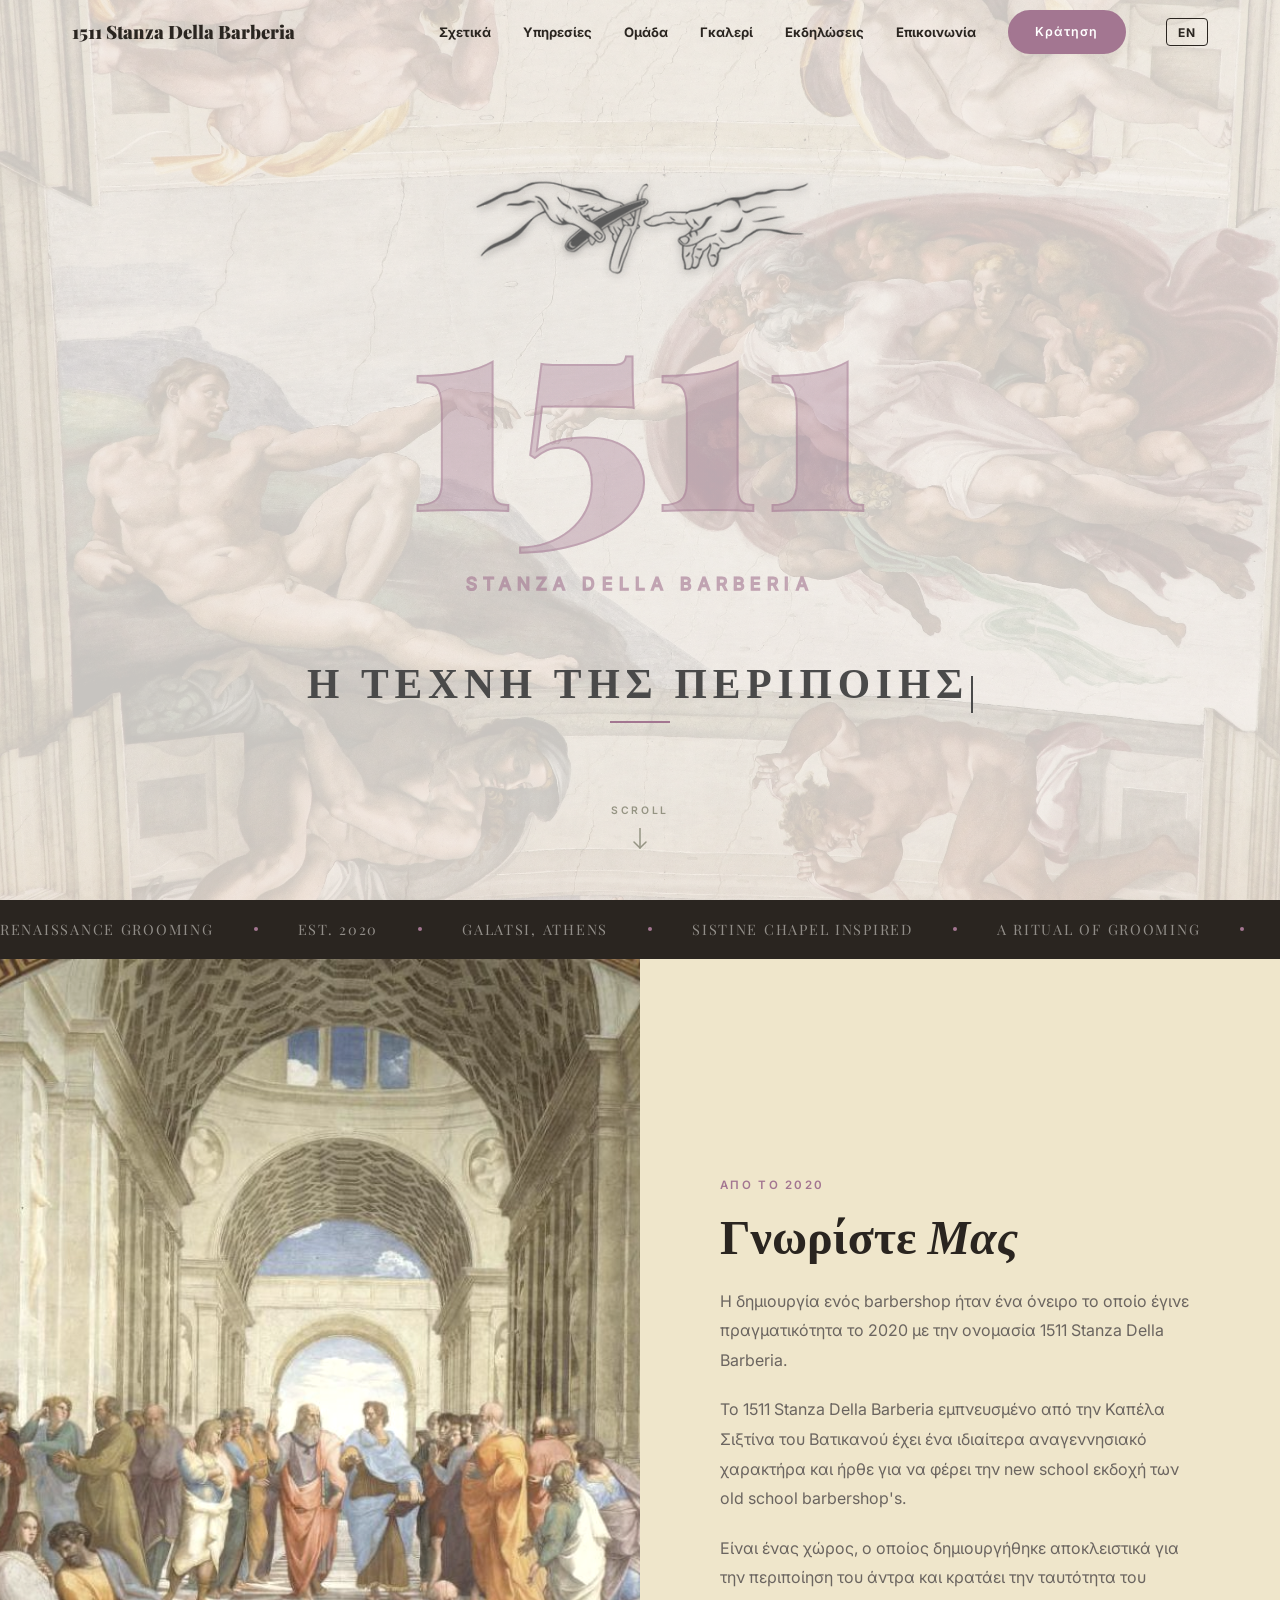
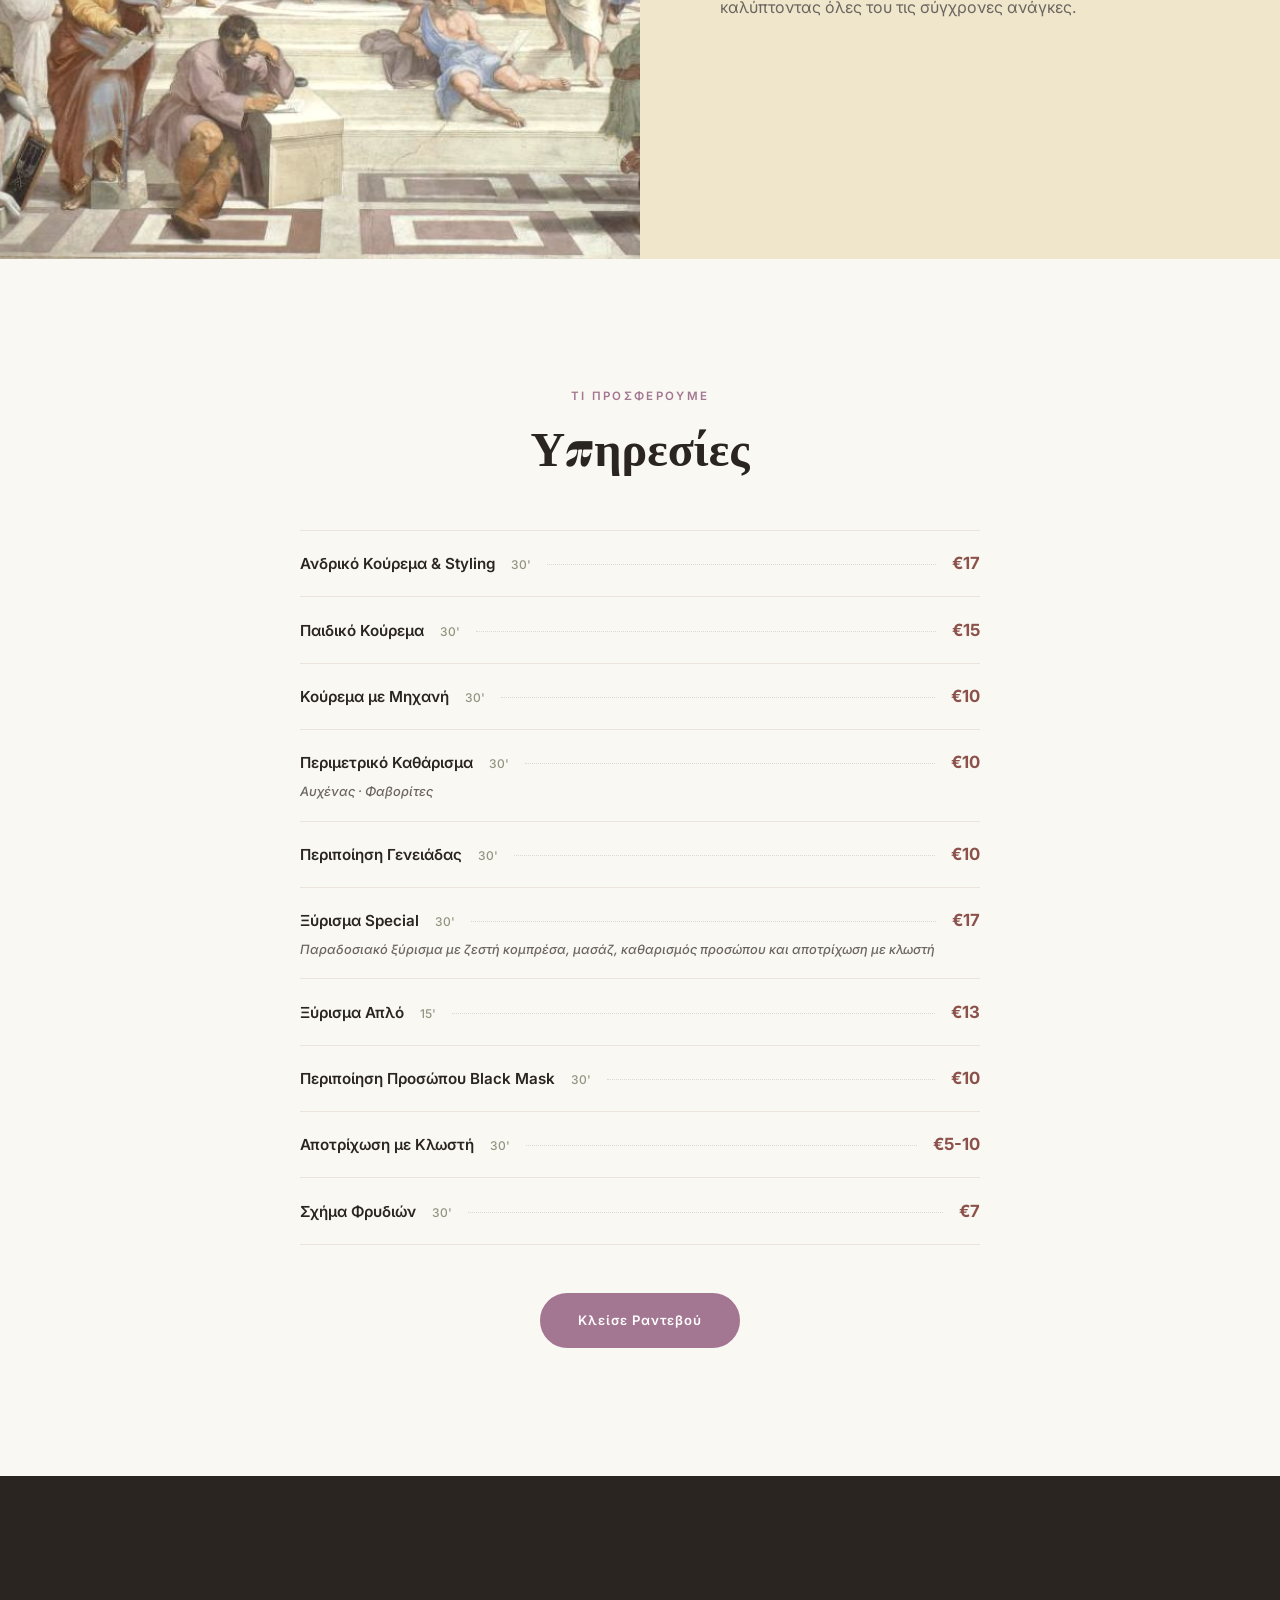
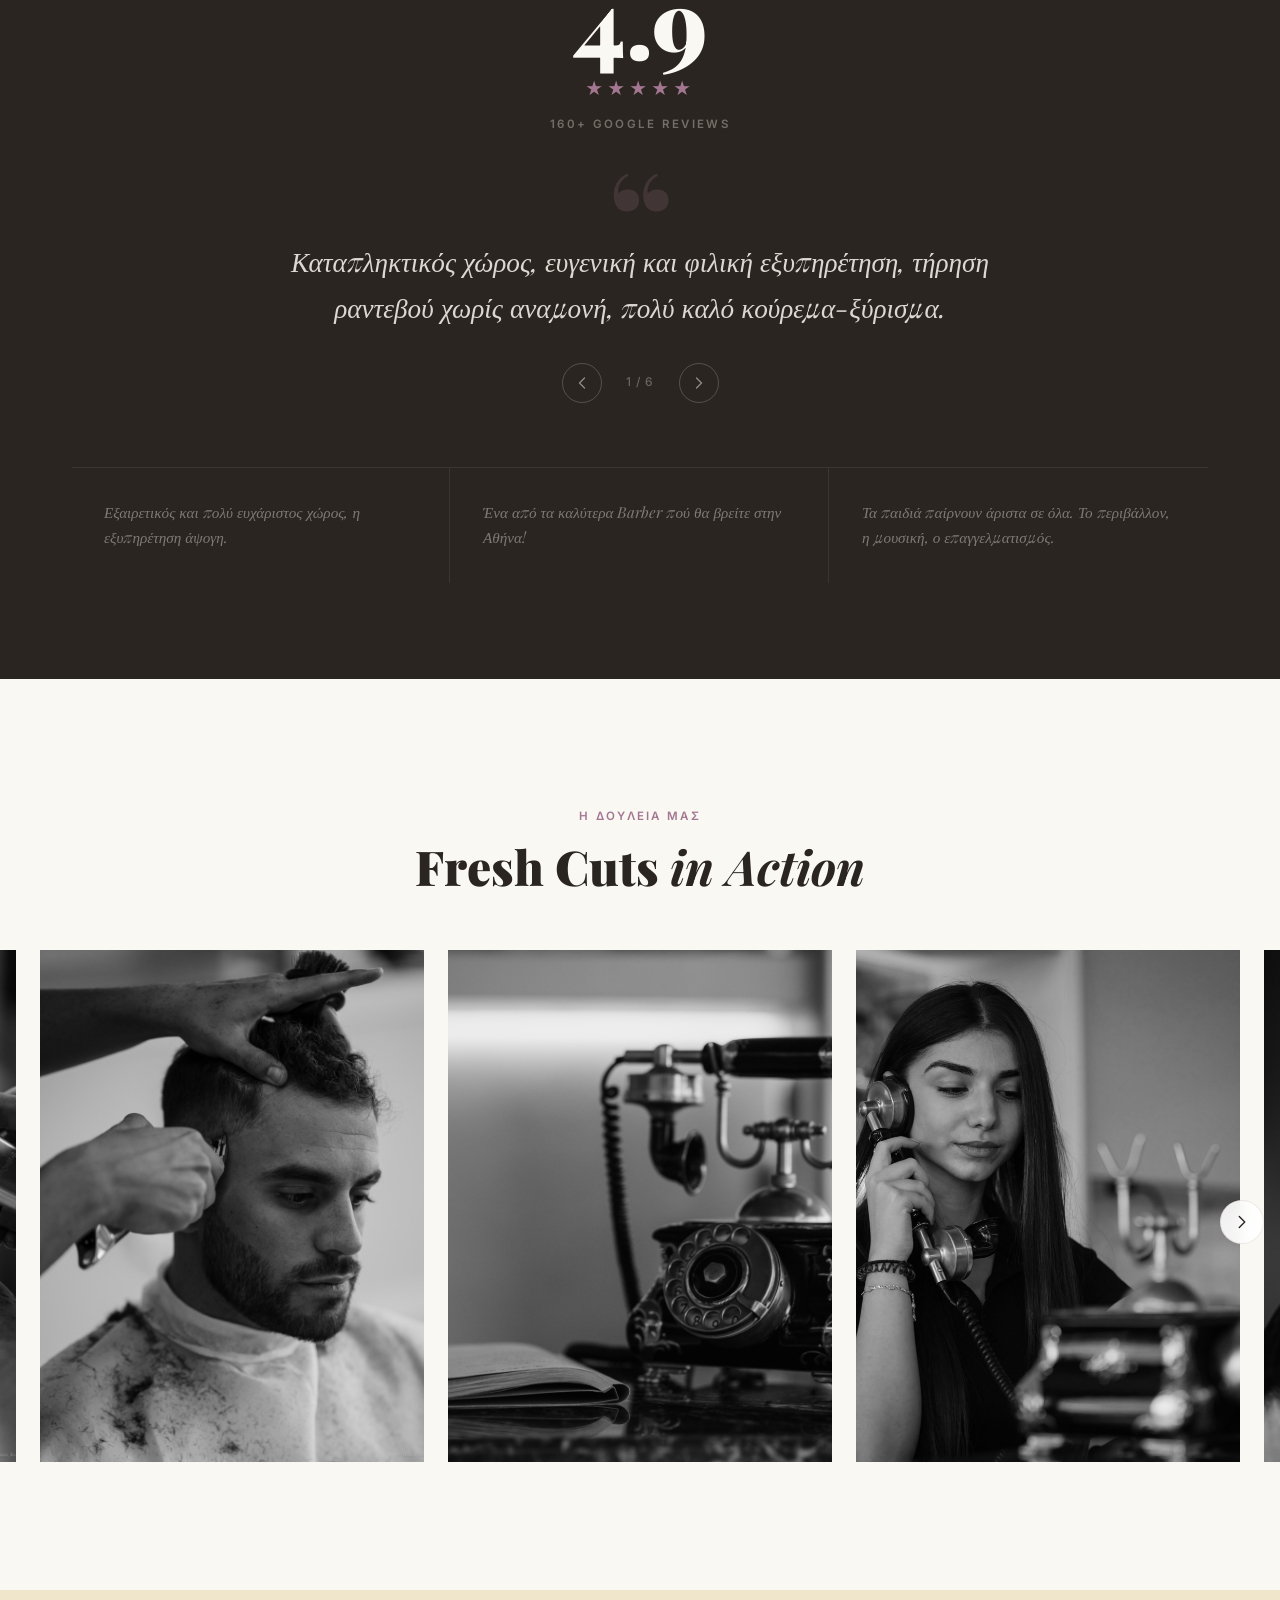
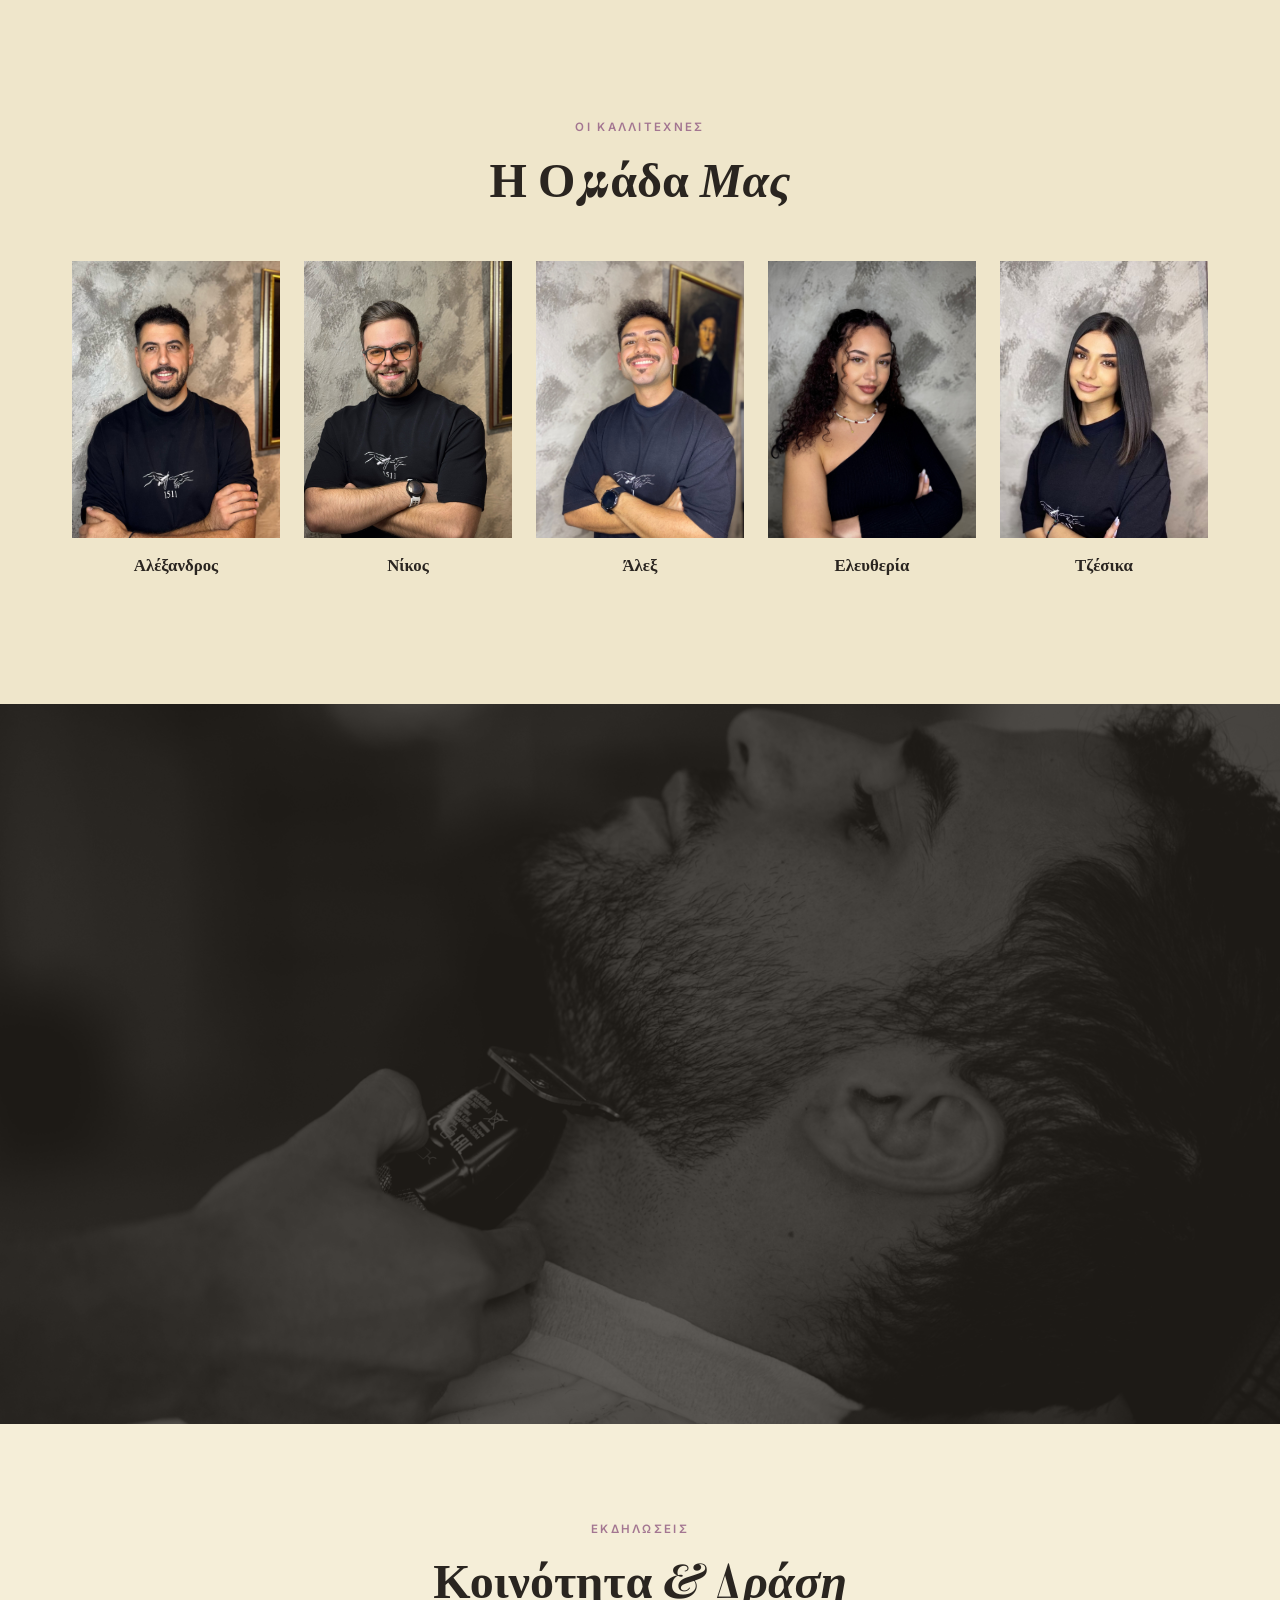
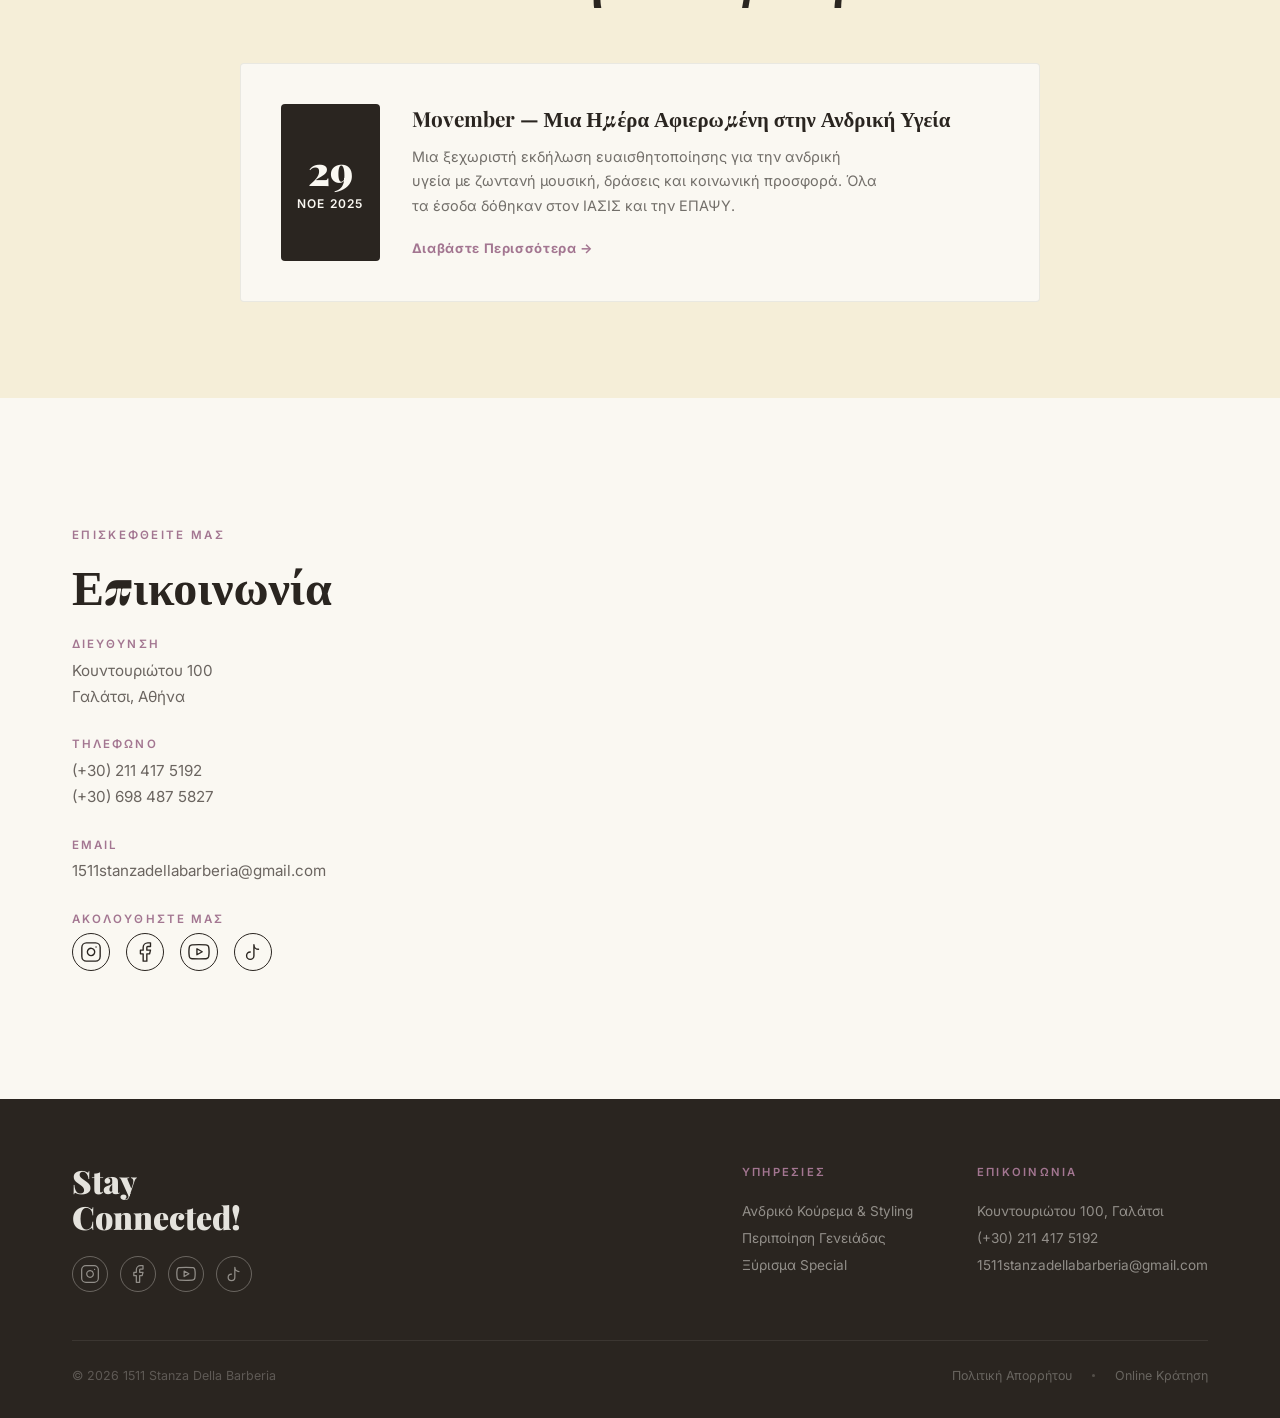
==== commit 4af8e3b4: "updates typing" ====
--- a/index.html
+++ b/index.html
@@ -195,12 +195,7 @@
     <div class="hero-watermark" aria-hidden="true">1511</div>
     <div class="hero-subtitle" aria-hidden="true">Stanza Della Barberia</div>
     <div class="hero-tagline-row">
-      <p class="hero-tagline">
-        <span data-i18n="hero.w1">A</span>
-        <span class="accent" data-i18n="hero.w2">Ritual</span>
-        <span data-i18n="hero.w3">of</span>
-        <span class="accent" data-i18n="hero.w4">Grooming</span>
-      </p>
+      <p class="hero-tagline" id="hero-tagline" data-i18n-typewriter="hero.tagline"></p>
     </div>
     <div class="hero-line"></div>
     <div class="hero-spacer"></div>
@@ -682,6 +677,6 @@
     </div>
   </div>
 
-  <script src="script.js"></script>
+  <script src="script.js?v=2"></script>
 </body>
 </html>
--- a/style.css
+++ b/style.css
@@ -391,28 +391,23 @@
   letter-spacing: 0.14em;
   text-align: center;
   text-transform: uppercase;
-  display: flex;
-  gap: 0.35em;
-  flex-wrap: wrap;
-  justify-content: center;
-}
-
-.hero-tagline span.accent {
-  font-style: normal;
-}
-
-.hero-tagline span {
+  min-height: 1.3em;
+}
+
+.hero-tagline .typewriter-cursor {
   display: inline-block;
-  opacity: 0;
-  transform: scale(3) translateY(20px);
-  filter: blur(12px);
-  animation: wordPunch 0.7s cubic-bezier(0.16, 1, 0.3, 1) forwards;
-}
-
-.hero-tagline span:nth-child(1) { animation-delay: 2.6s; }
-.hero-tagline span:nth-child(2) { animation-delay: 2.9s; }
-.hero-tagline span:nth-child(3) { animation-delay: 3.2s; }
-.hero-tagline span:nth-child(4) { animation-delay: 3.5s; }
+  width: 2px;
+  height: 0.9em;
+  background: #4a4a4a;
+  margin-left: 2px;
+  vertical-align: text-bottom;
+  animation: cursorBlink 0.7s step-end infinite;
+}
+
+@keyframes cursorBlink {
+  0%, 100% { opacity: 1; }
+  50% { opacity: 0; }
+}
 
 .hero-line {
   width: 60px;
@@ -420,7 +415,7 @@
   background: var(--copper);
   opacity: 0;
   transform: scaleX(0);
-  animation: lineGrow 0.8s ease 4s forwards;
+  animation: lineGrow 0.8s ease 3s forwards;
 }
 
 /* Scroll Indicator */
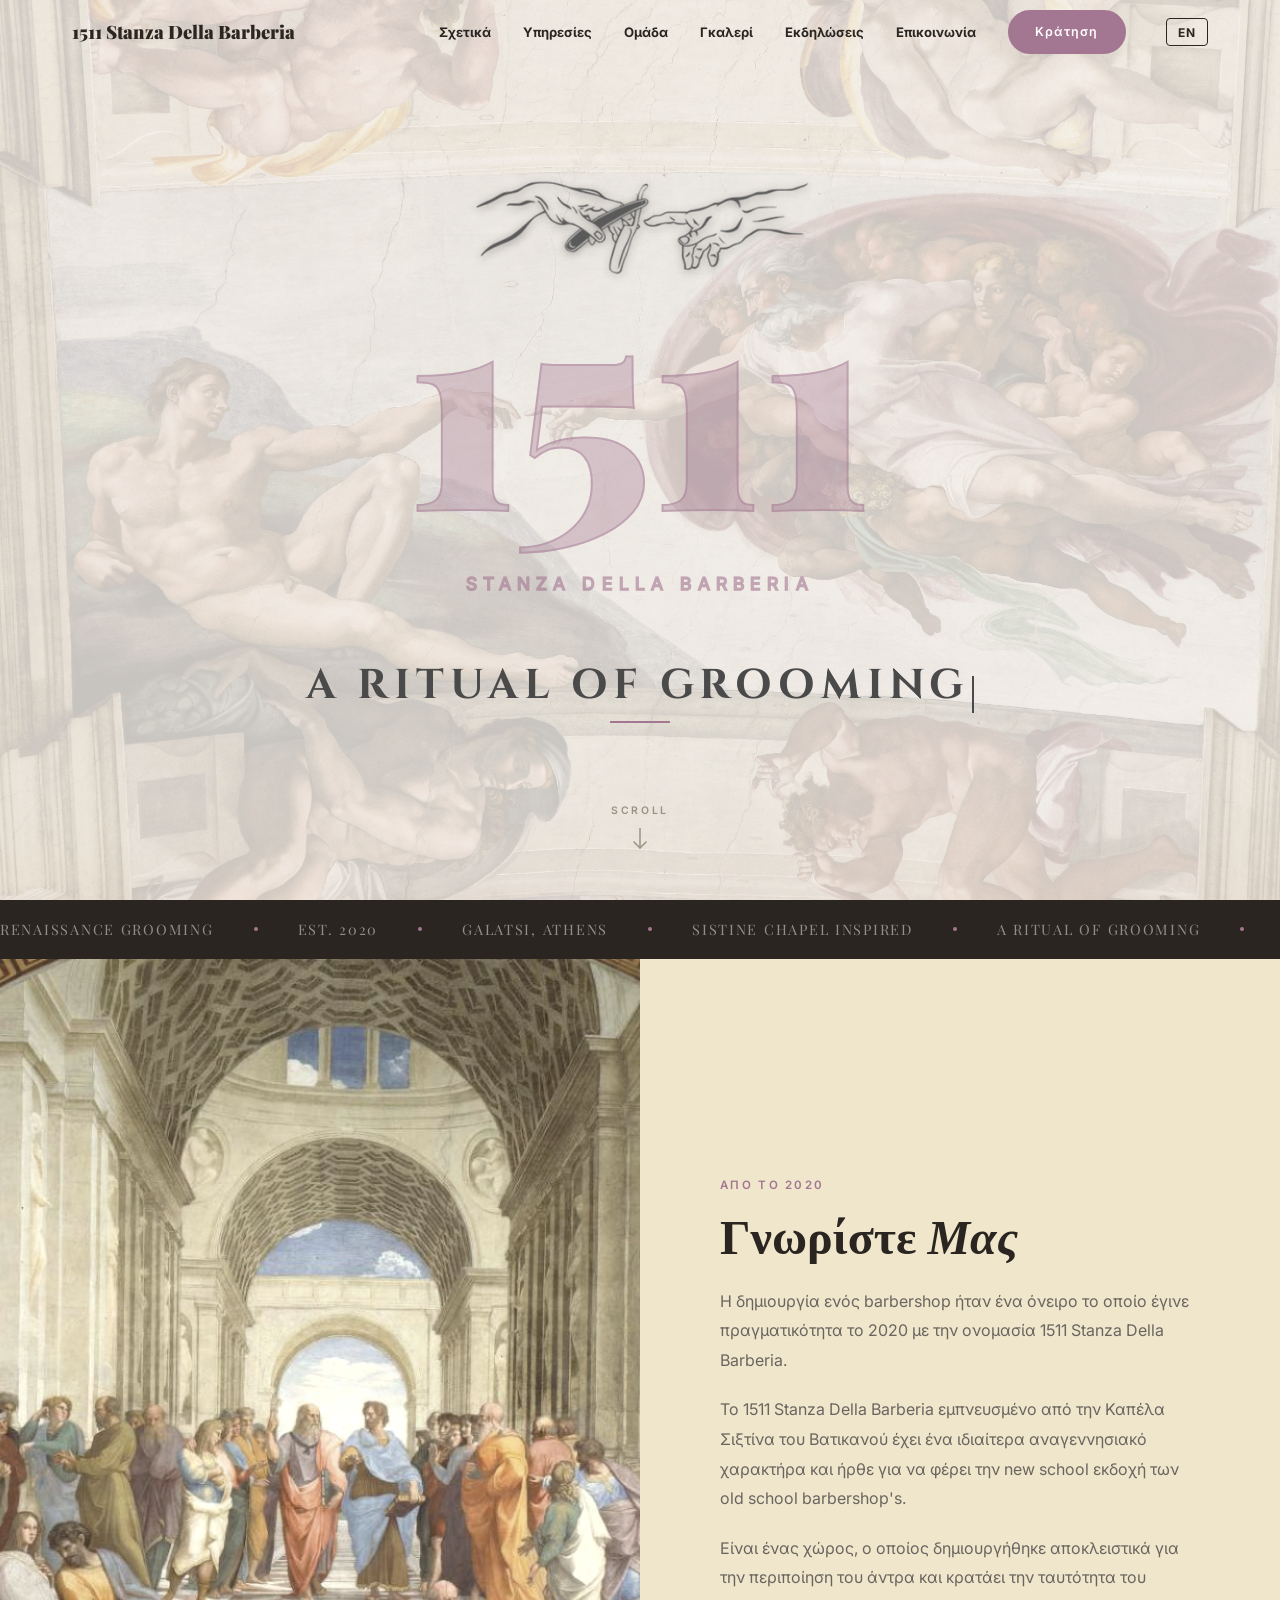
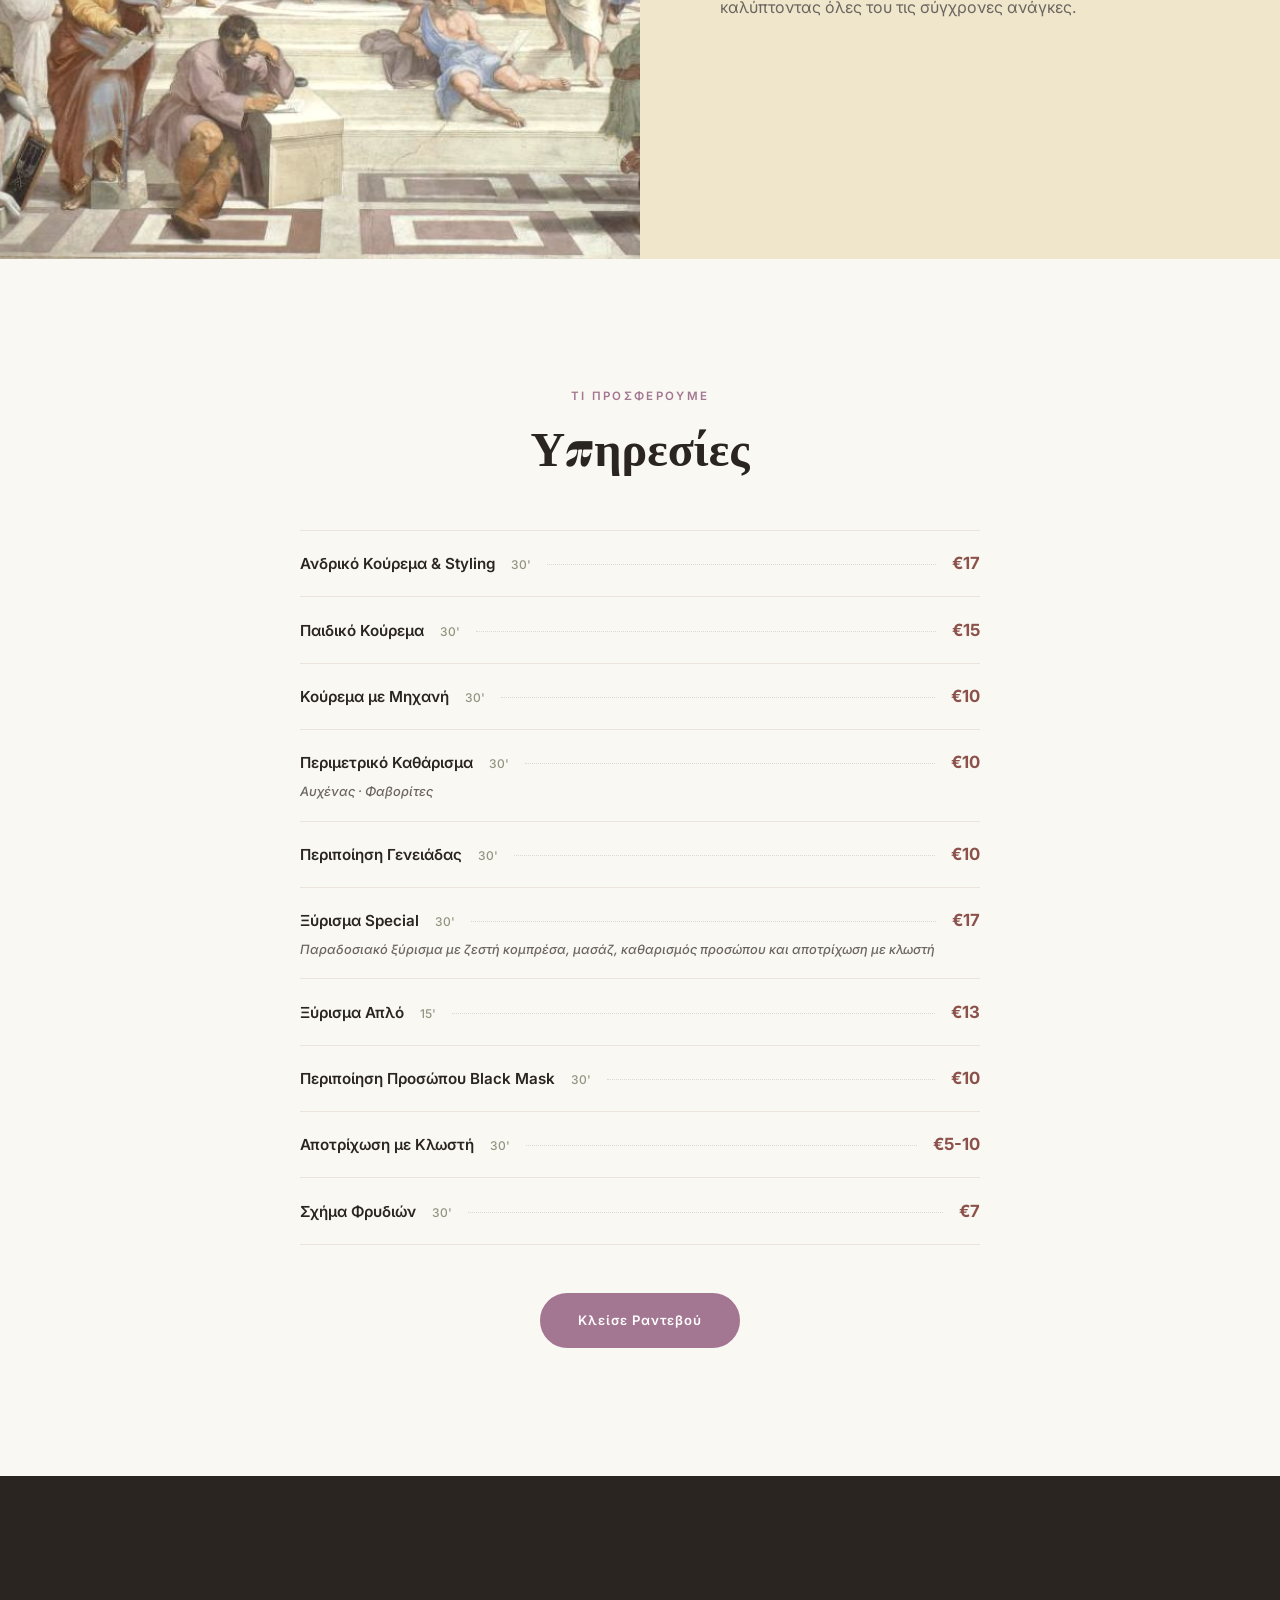
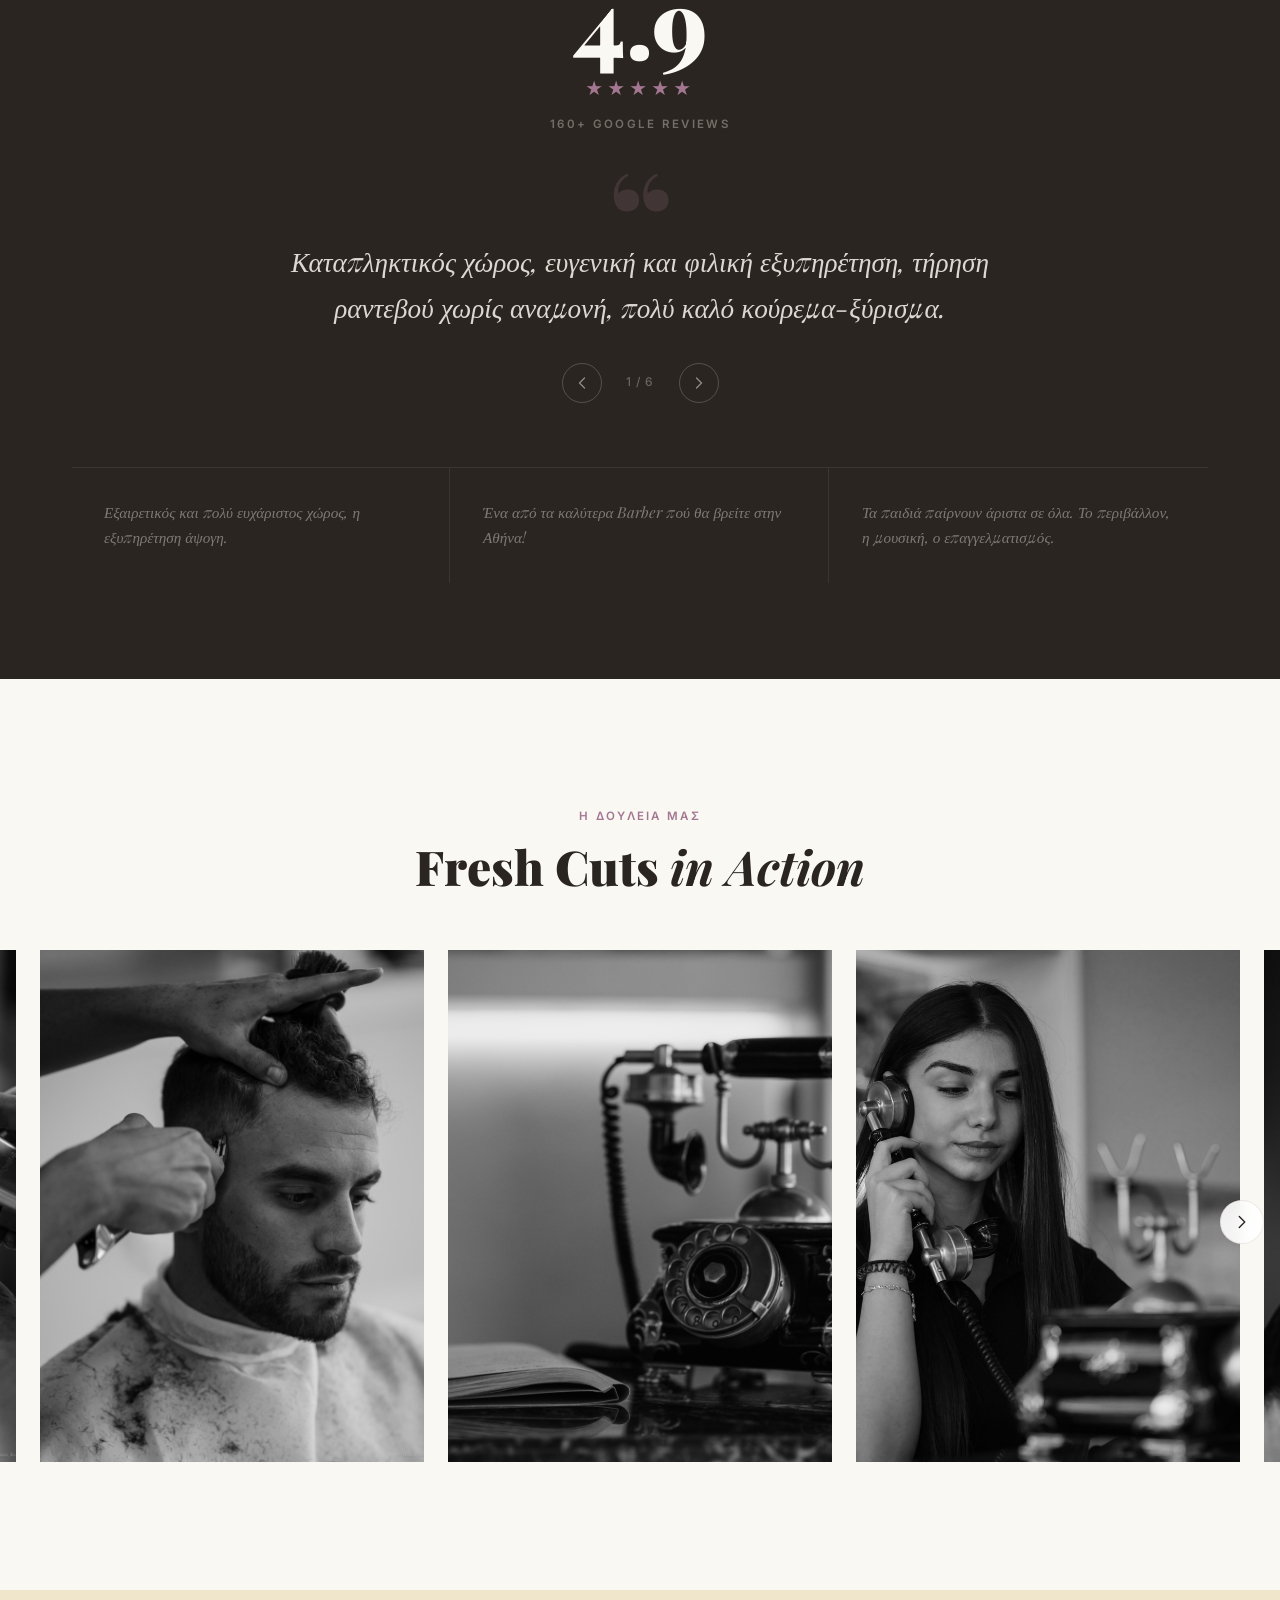
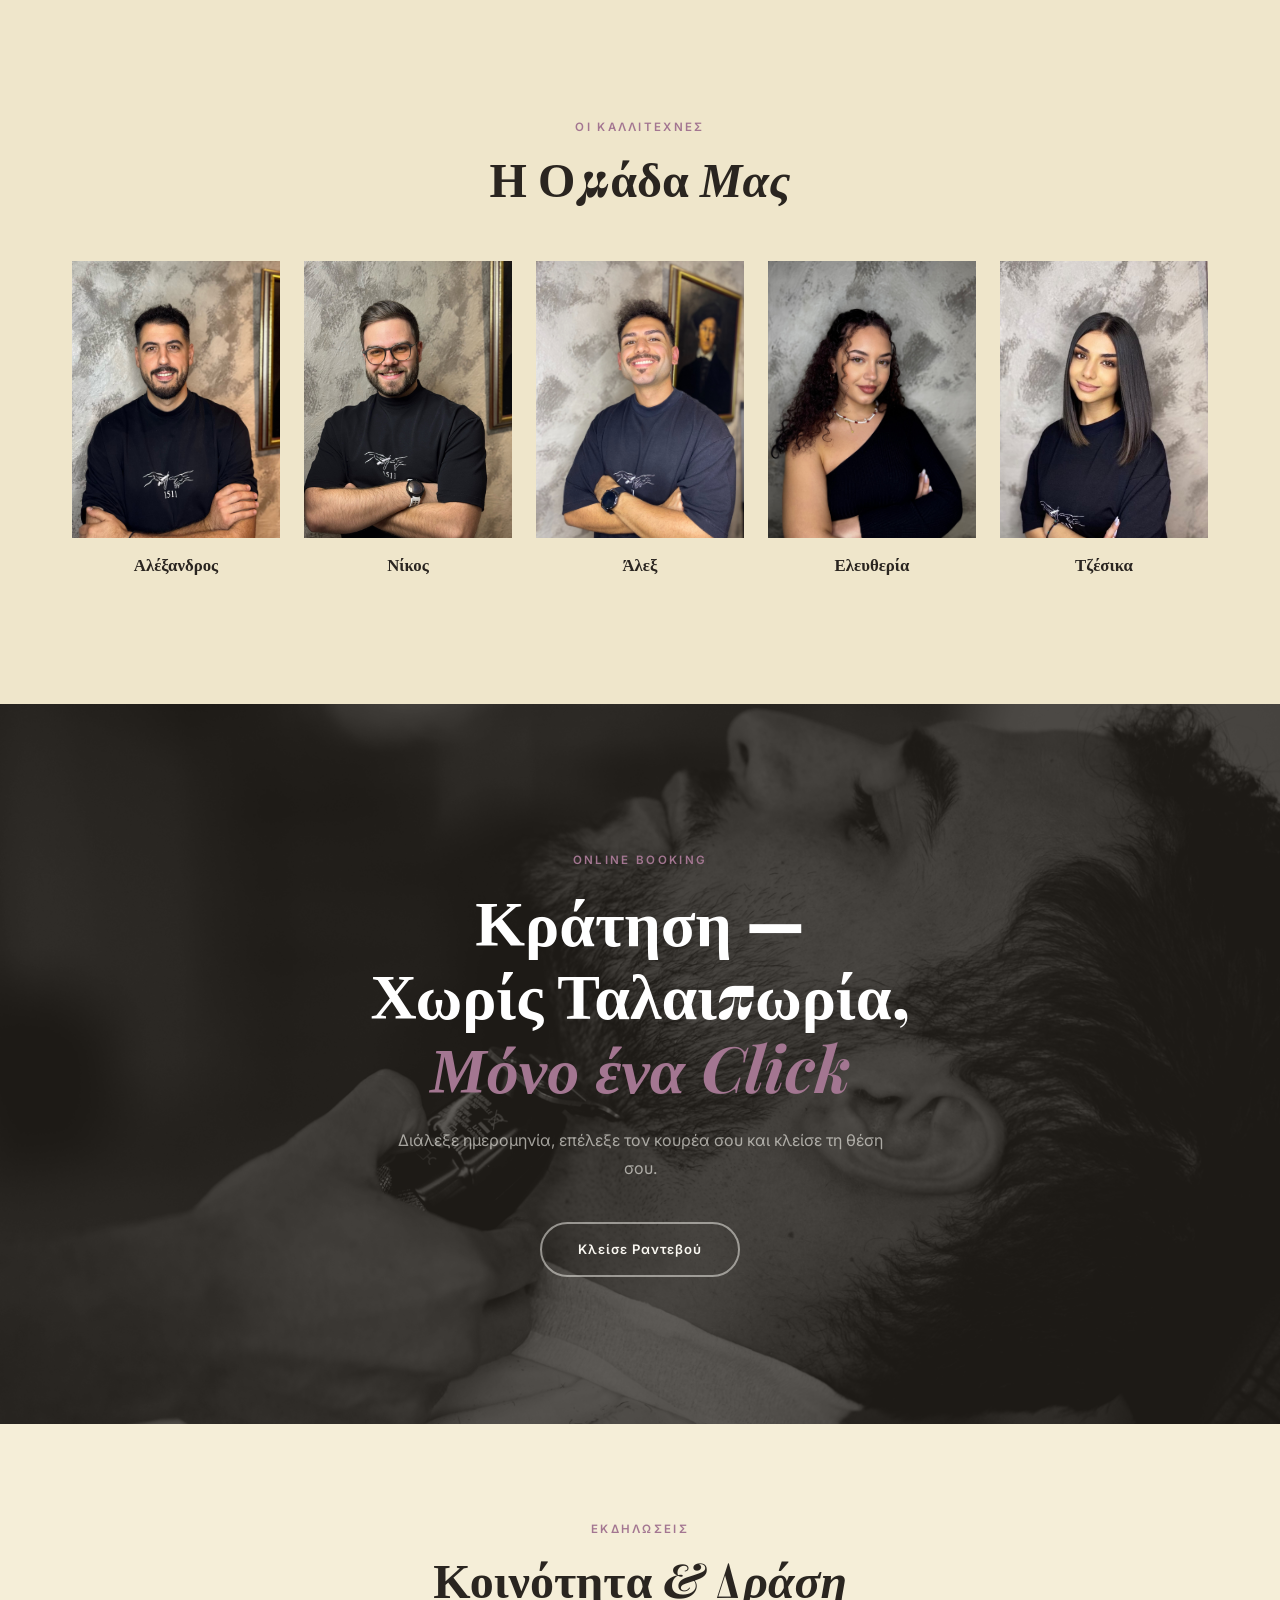
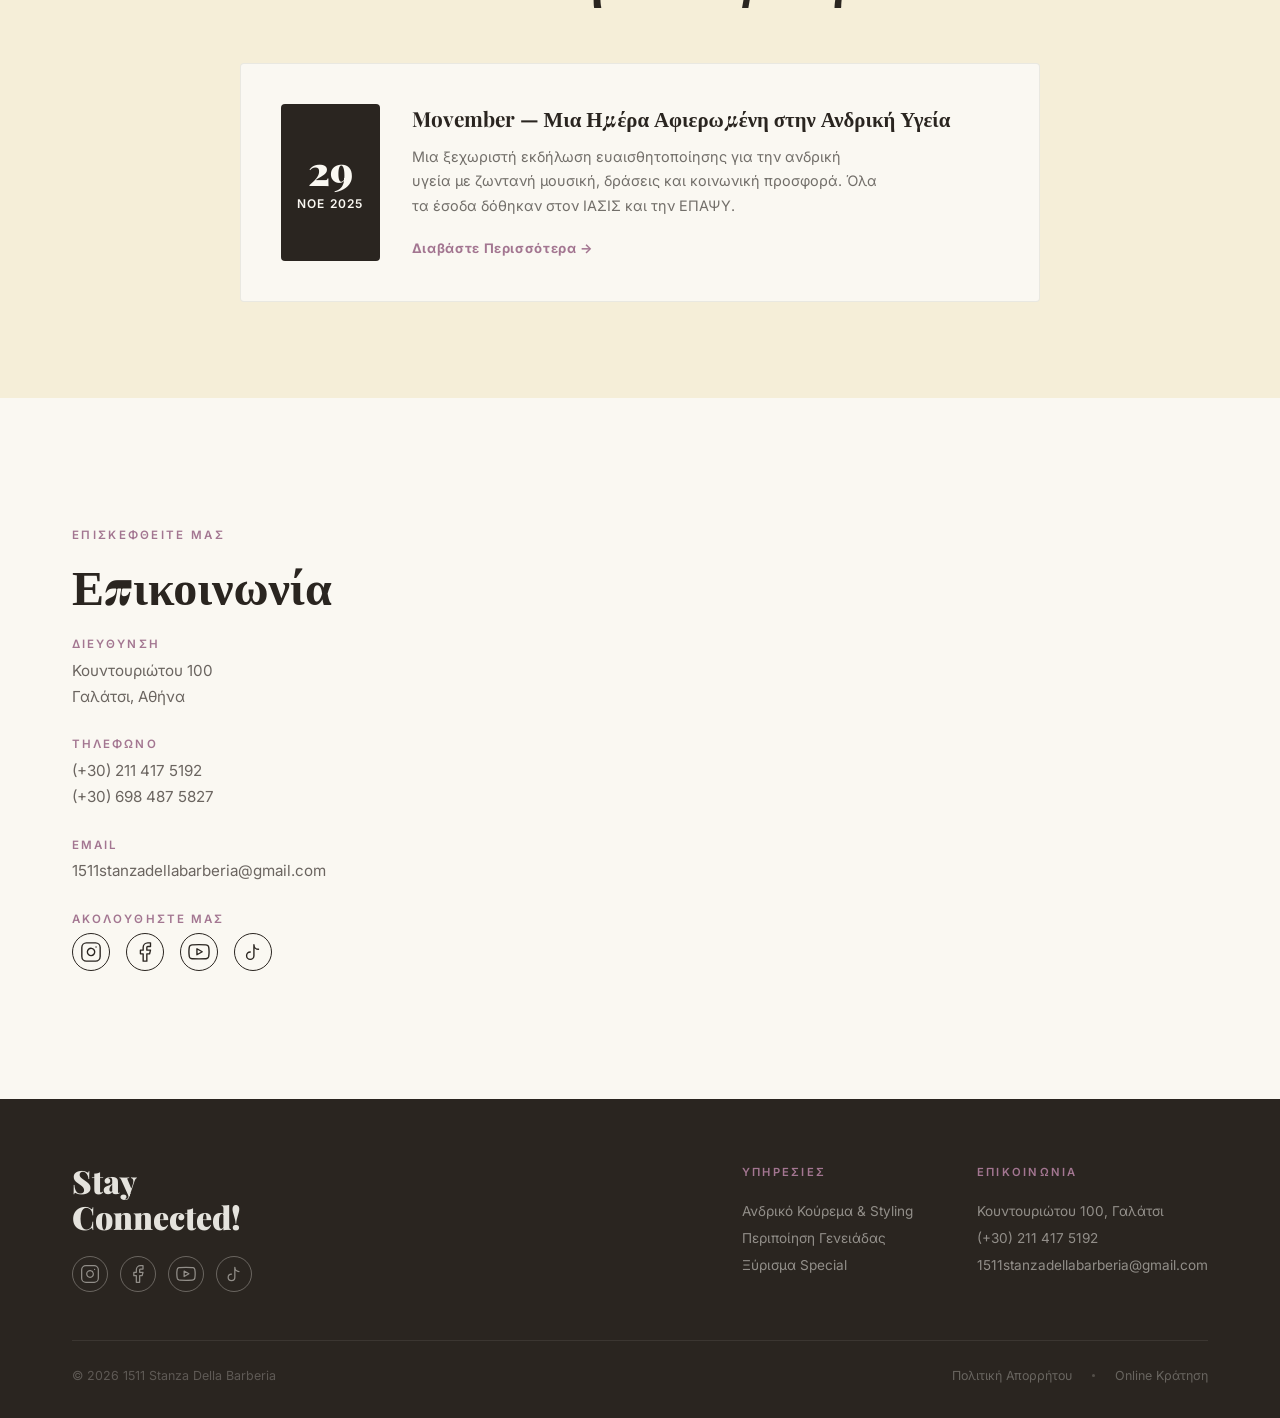
==== commit c1d154d9: "meta tags update" ====
--- a/index.html
+++ b/index.html
@@ -3,8 +3,8 @@
 <head>
   <meta charset="UTF-8">
   <meta name="viewport" content="width=device-width, initial-scale=1.0">
-  <title>1511 Stanza Della Barberia | Κουρείο Γαλάτσι, Αθήνα - Barbershop Athens</title>
-  <meta name="description" content="1511 Stanza Della Barberia - Αναγεννησιακό κουρείο στο Γαλάτσι, Αθήνα. Ανδρικά κουρέματα, γένια, ξύρισμα, αποτρίχωση. Κλείσε ραντεβού online. Renaissance barbershop in Galatsi, Athens.">
+  <title>Barber Shop Γαλάτσι | Ανδρικό Κούρεμα & Ξύρισμα</title>
+  <meta name="description" content="Barber shop στο Γαλάτσι που προσφέρει ανδρικό κούρεμα με κλασικά και μοντέρνα κουρέματα, fade, παραδοσιακό ξύρισμα με ξυράφι, περιποίηση γενειάδας.">
   <meta name="keywords" content="barbershop galatsi, κουρείο γαλάτσι, barber athens, κουρείο αθήνα, 1511 stanza, ανδρικό κούρεμα, beard grooming, ξύρισμα, barbershop athens, κουρείο, barber shop">
   <meta name="author" content="1511 Stanza Della Barberia">
   <meta name="geo.region" content="GR-A1">
@@ -16,8 +16,8 @@
 
   <!-- Open Graph -->
   <meta property="og:type" content="website">
-  <meta property="og:title" content="1511 Stanza Della Barberia | Barbershop in Galatsi, Athens">
-  <meta property="og:description" content="Renaissance-inspired barbershop in Galatsi, Athens. Men's haircuts, beard grooming, shaving & facial treatments. Book online.">
+  <meta property="og:title" content="Barber Shop Γαλάτσι | Ανδρικό Κούρεμα & Ξύρισμα">
+  <meta property="og:description" content="Barber shop στο Γαλάτσι που προσφέρει ανδρικό κούρεμα με κλασικά και μοντέρνα κουρέματα, fade, παραδοσιακό ξύρισμα με ξυράφι, περιποίηση γενειάδας.">
   <meta property="og:url" content="https://iliogr.github.io/1511stanza/">
   <meta property="og:image" content="https://iliogr.github.io/1511stanza/images/og-image.jpg">
   <meta property="og:image:width" content="1200">
@@ -28,8 +28,8 @@
 
   <!-- Twitter Card -->
   <meta name="twitter:card" content="summary_large_image">
-  <meta name="twitter:title" content="1511 Stanza Della Barberia | Barbershop in Galatsi, Athens">
-  <meta name="twitter:description" content="Renaissance-inspired barbershop in Galatsi, Athens. Men's haircuts, beard grooming, shaving & facial treatments.">
+  <meta name="twitter:title" content="Barber Shop Γαλάτσι | Ανδρικό Κούρεμα & Ξύρισμα">
+  <meta name="twitter:description" content="Barber shop στο Γαλάτσι που προσφέρει ανδρικό κούρεμα με κλασικά και μοντέρνα κουρέματα, fade, παραδοσιακό ξύρισμα με ξυράφι, περιποίηση γενειάδας.">
   <meta name="twitter:image" content="https://iliogr.github.io/1511stanza/images/og-image.jpg">
 
   <!-- Preload hero image for LCP -->
@@ -186,7 +186,7 @@
     </div>
   </nav>
 
-  <h1 class="sr-only">1511 Stanza Della Barberia - Barbershop in Galatsi, Athens | Κουρείο Γαλάτσι, Αθήνα</h1>
+  <h1 class="sr-only">Barber Shop Γαλάτσι - 1511 Stanza Della Barberia</h1>
 
   <!-- Hero -->
   <section id="hero">
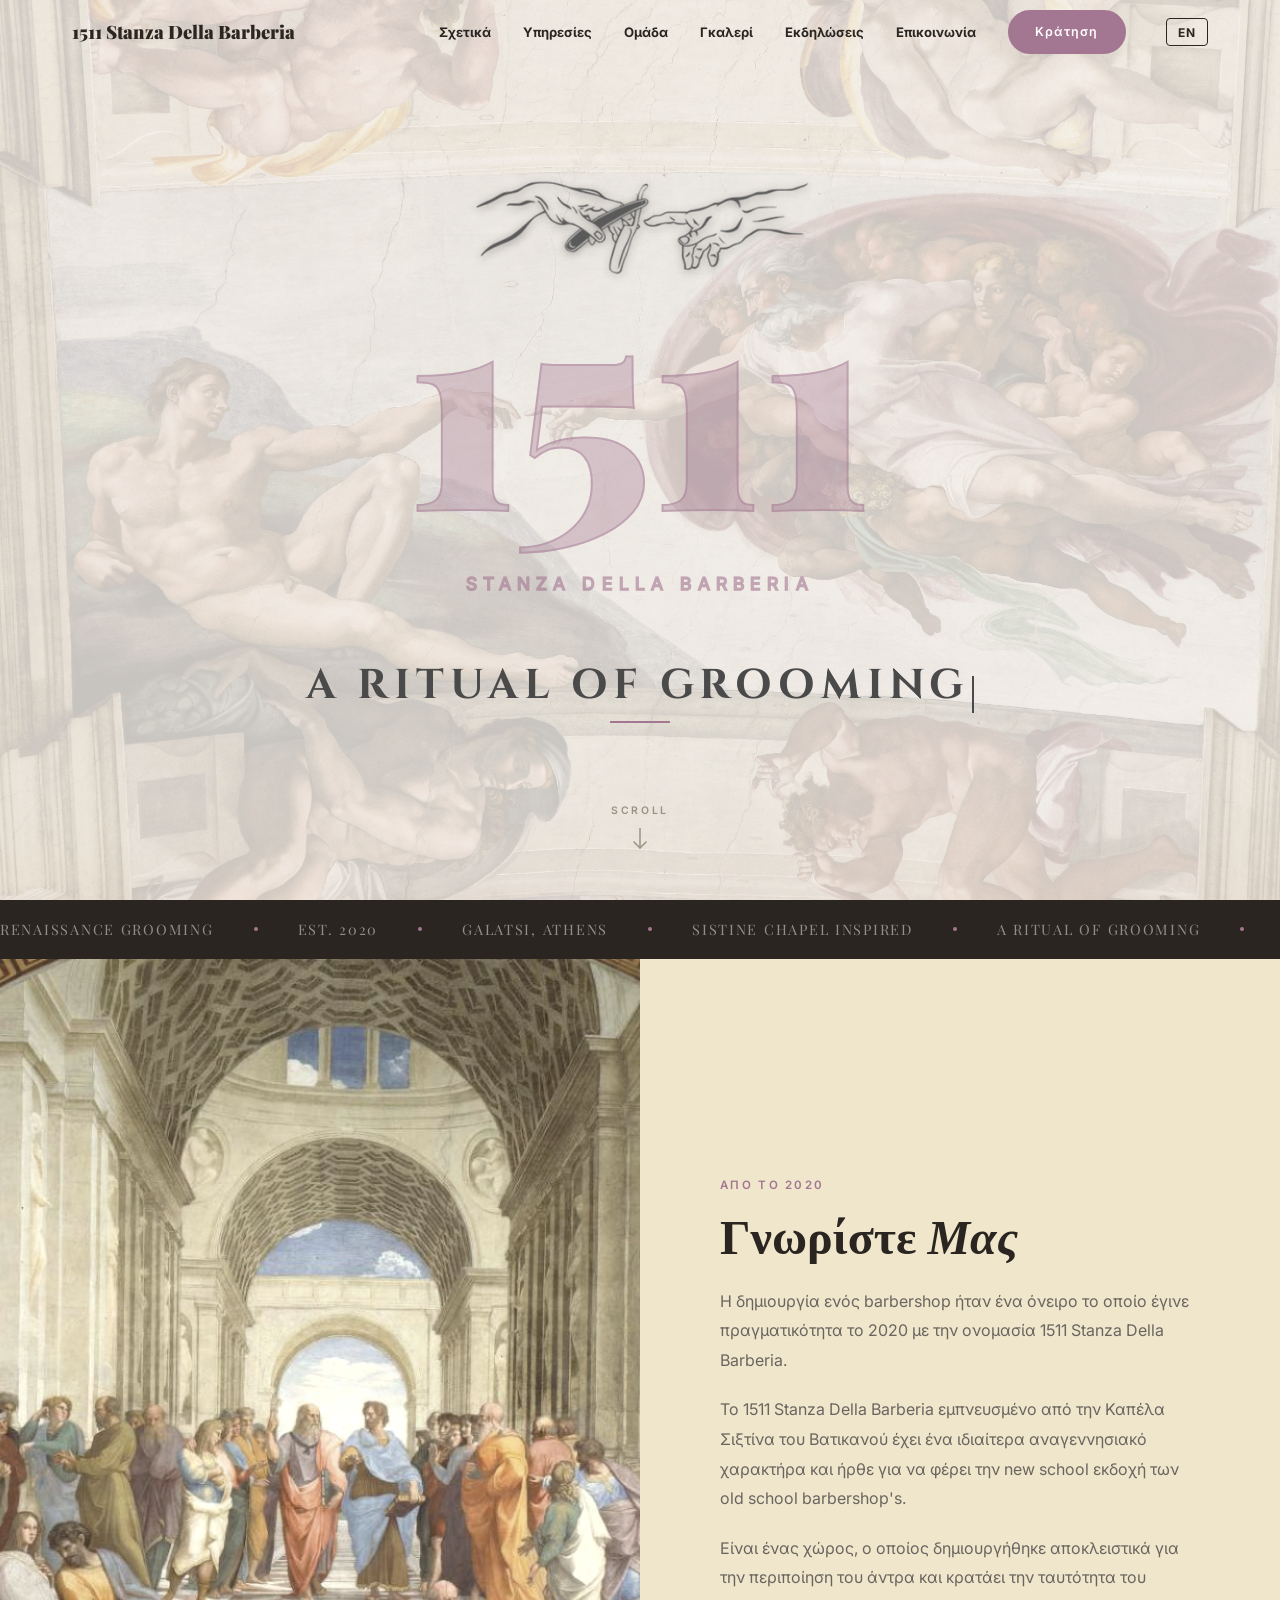
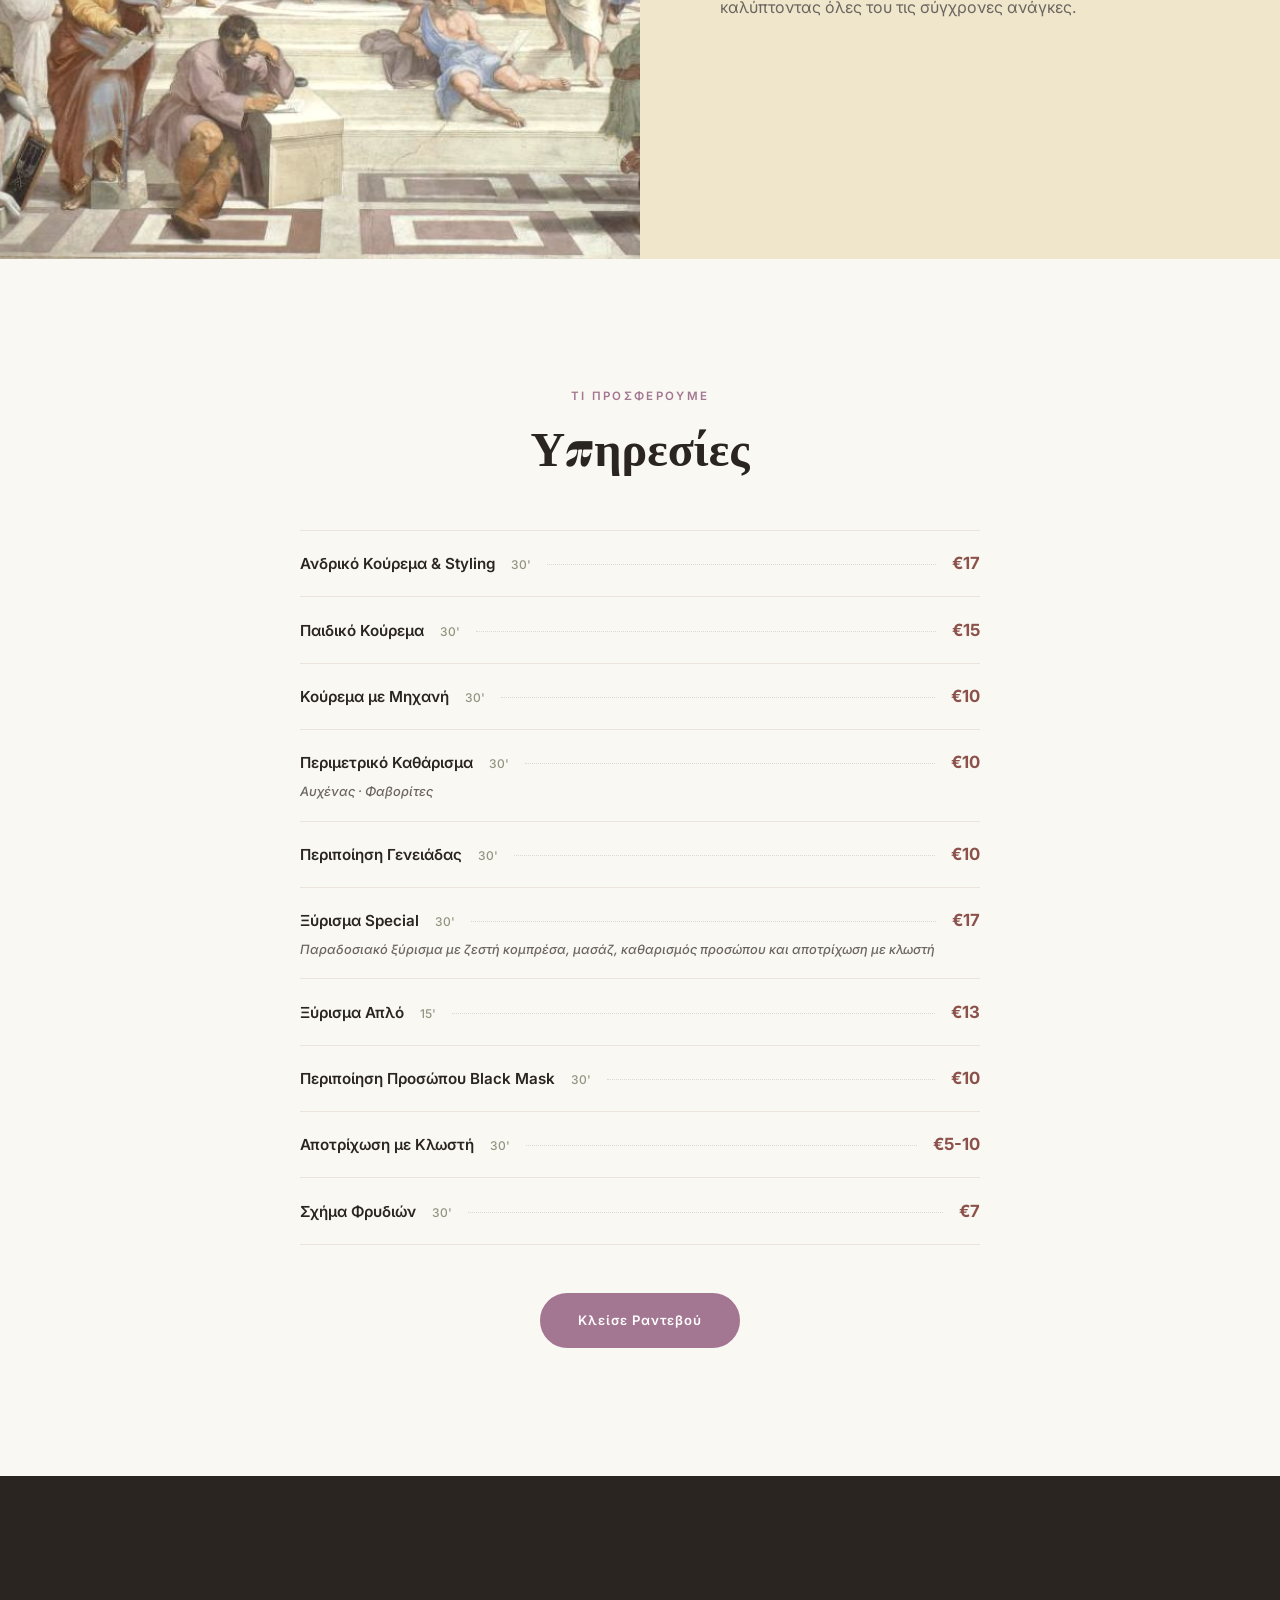
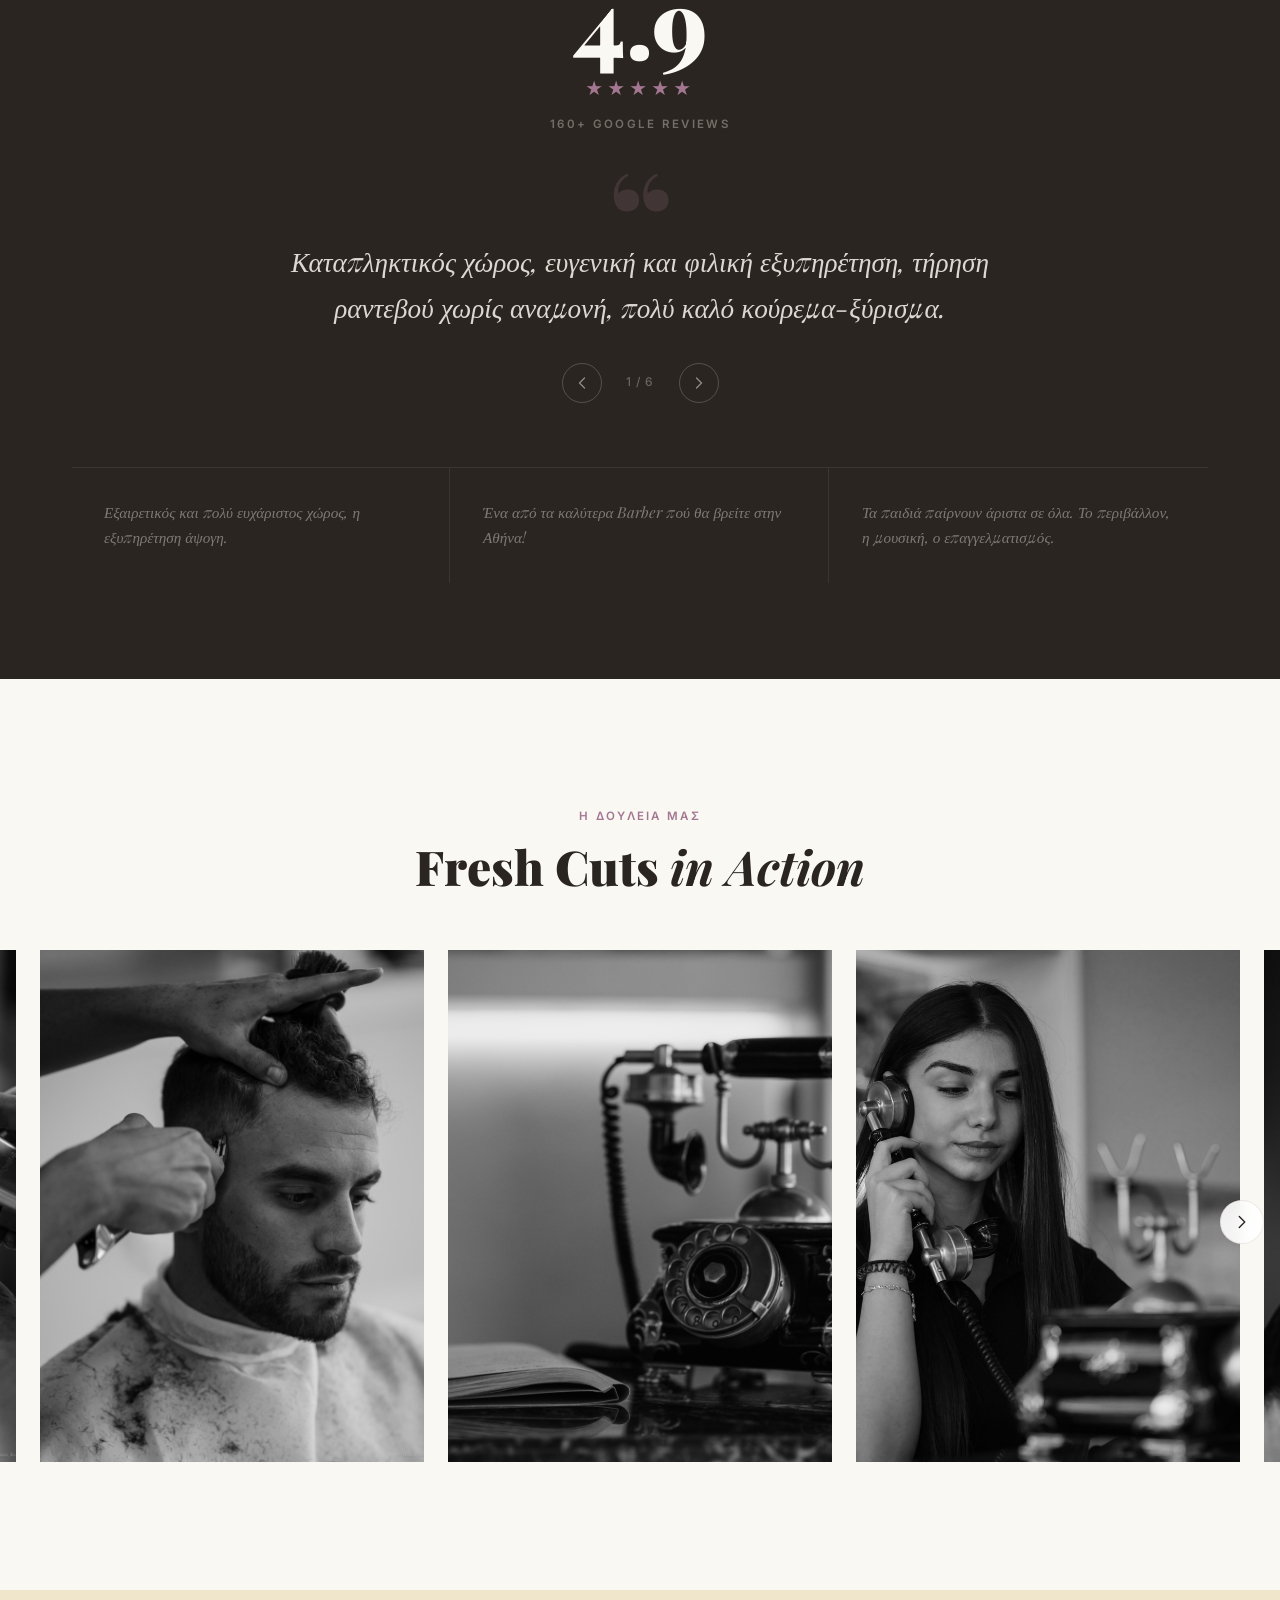
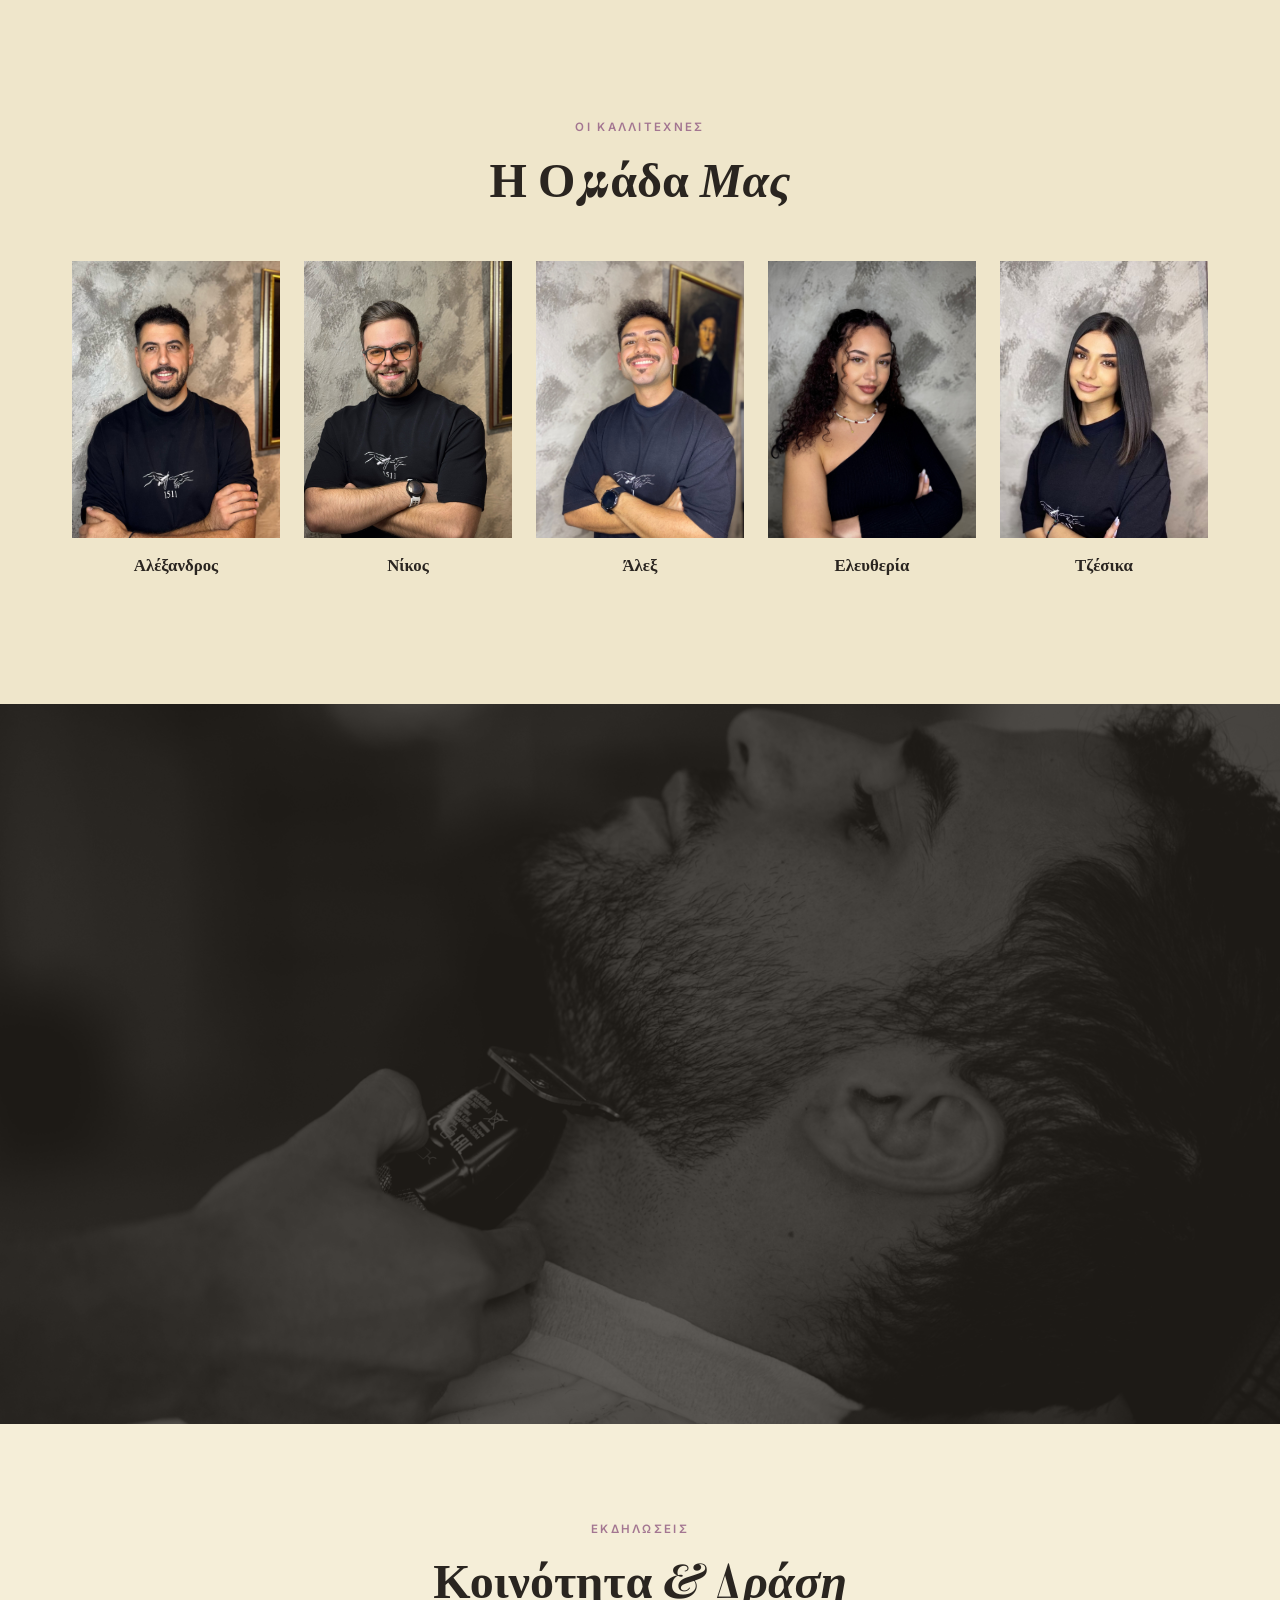
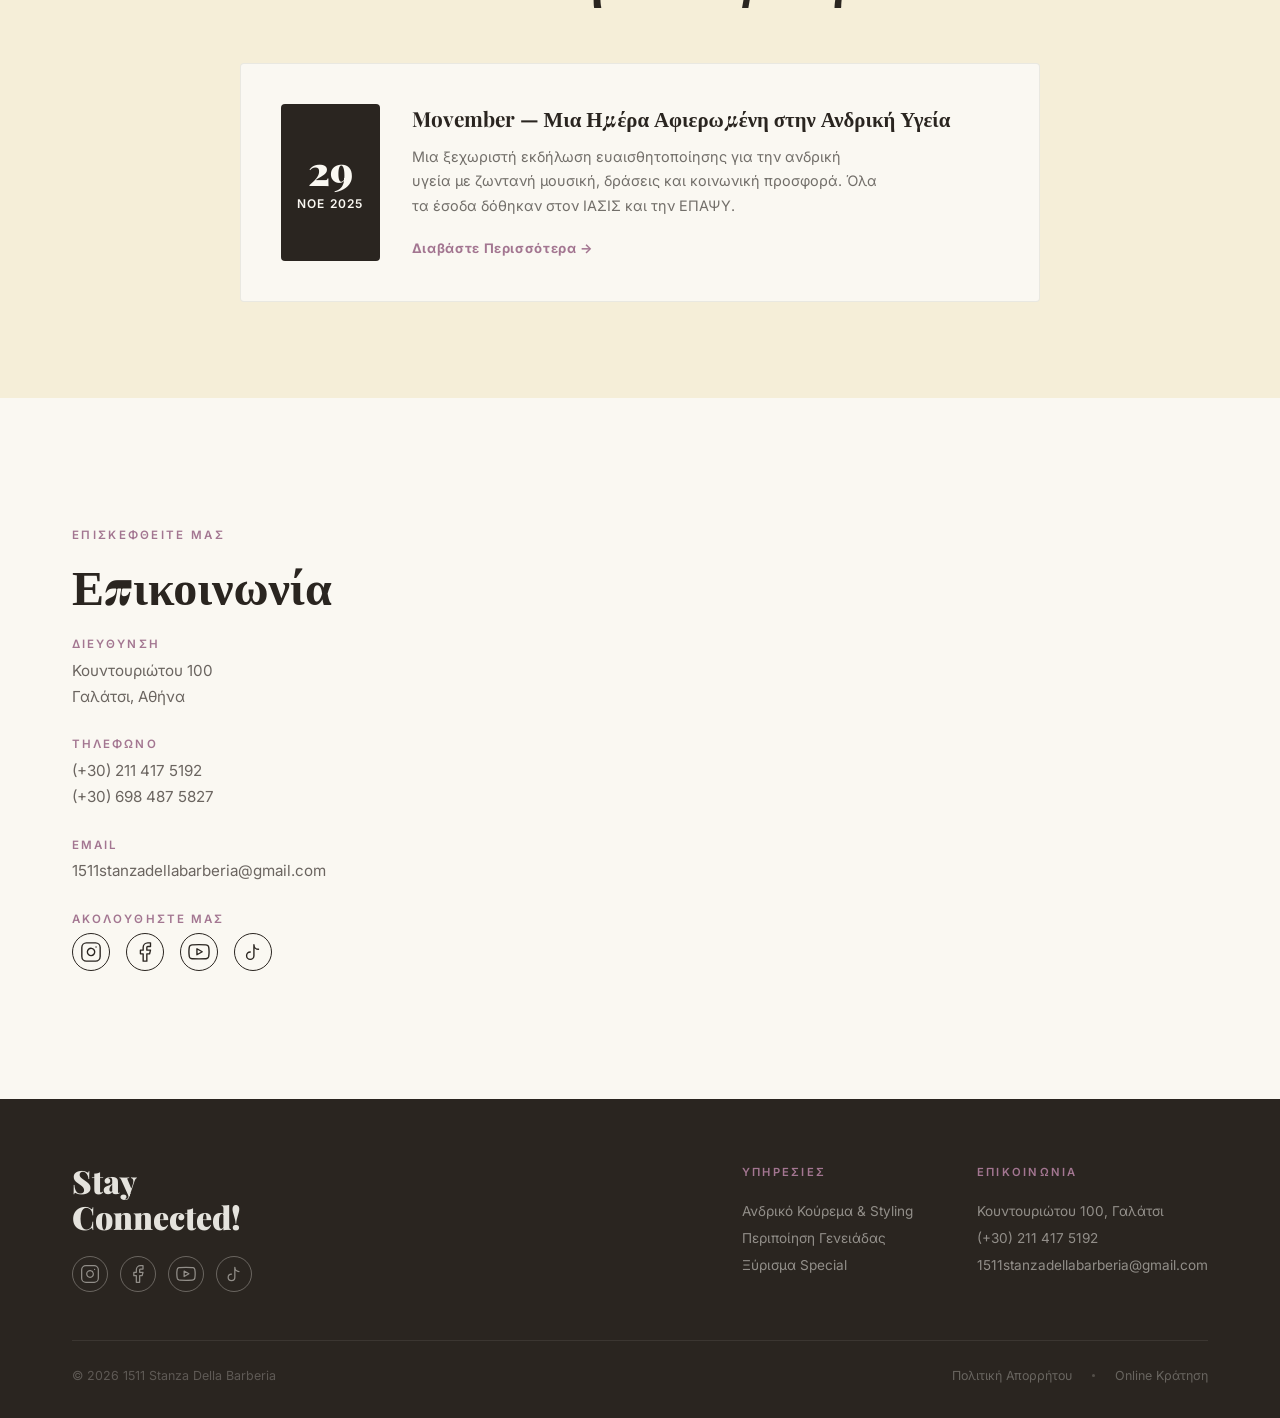
==== commit 5642712d: "meta tags update" ====
--- a/index.html
+++ b/index.html
@@ -40,79 +40,175 @@
   <link href="https://fonts.googleapis.com/css2?family=Cinzel:wght@700&family=Playfair+Display:ital,wght@0,400;0,700;0,900;1,400;1,700&family=Inter:wght@300;400;500;600;700&display=swap" rel="stylesheet">
   <link rel="stylesheet" href="style.css">
 
-  <!-- Structured Data: BarberShop -->
+  <!-- Structured Data: LocalBusiness / BarberShop -->
   <script type="application/ld+json">
   {
     "@context": "https://schema.org",
-    "@type": "BarberShop",
-    "name": "1511 Stanza Della Barberia",
-    "image": "https://iliogr.github.io/1511stanza/images/og-image.jpg",
-    "url": "https://iliogr.github.io/1511stanza/",
-    "@id": "https://iliogr.github.io/1511stanza/#barbershop",
-    "telephone": ["+302114175192", "+306984875827"],
-    "email": "1511stanzadellabarberia@gmail.com",
+    "@type": "LocalBusiness",
+    "additionalType": "https://schema.org/BarberShop",
+    "@id": "https://www.1511stanzadellabarberia.com/#localbusiness",
+    "name": "1511 stanza della barberia",
+    "url": "https://www.1511stanzadellabarberia.com/",
+    "description": "Το 1511 stanza della barberia είναι barber shop στο Γαλάτσι που συνδυάζει την αυθεντική old school ατμόσφαιρα με σύγχρονες τεχνικές περιποίησης. Ο χώρος μας δημιουργήθηκε αποκλειστικά για την ολοκληρωμένη περιποίηση του άντρα, προσφέροντας επαγγελματικό κούρεμα, παραδοσιακό ξύρισμα με ξυράφι και εξειδικευμένη περιποίηση γενειάδας. Κάθε υπηρεσία εκτελείται με προσοχή στη λεπτομέρεια και μαεστρία, συνδυάζοντας την κλασική τέχνη του μπαρμπέρη με τις σύγχρονες ανάγκες του σημερινού άντρα. Στο κουρείο μας στο Γαλάτσι, η εμπειρία περιποίησης ξεπερνά το απλό κούρεμα και μετατρέπεται σε στιγμή χαλάρωσης και ανανέωσης. Επισκεφθείτε μας για ανδρικές κομμώσεις που αναδεικνύουν την προσωπικότητα και το στυλ σας.",
+    "telephone": "+30 211 417 5192",
     "address": {
       "@type": "PostalAddress",
-      "streetAddress": "Kountouriotou 100",
-      "addressLocality": "Galatsi",
-      "addressRegion": "Attica",
-      "postalCode": "11146",
+      "streetAddress": "Κουντουριώτου 100",
+      "addressLocality": "Αθήνα",
+      "postalCode": "111 46",
       "addressCountry": "GR"
     },
-    "geo": {
-      "@type": "GeoCoordinates",
-      "latitude": 38.0101,
-      "longitude": 23.7501
-    },
-    "priceRange": "€€",
-    "currenciesAccepted": "EUR",
-    "paymentAccepted": "Cash, Credit Card",
+    "openingHoursSpecification": [
+      {
+        "@type": "OpeningHoursSpecification",
+        "dayOfWeek": "https://schema.org/Tuesday",
+        "opens": "10:00",
+        "closes": "20:00"
+      },
+      {
+        "@type": "OpeningHoursSpecification",
+        "dayOfWeek": "https://schema.org/Wednesday",
+        "opens": "10:00",
+        "closes": "18:00"
+      },
+      {
+        "@type": "OpeningHoursSpecification",
+        "dayOfWeek": "https://schema.org/Thursday",
+        "opens": "10:00",
+        "closes": "20:00"
+      },
+      {
+        "@type": "OpeningHoursSpecification",
+        "dayOfWeek": "https://schema.org/Friday",
+        "opens": "10:00",
+        "closes": "20:00"
+      },
+      {
+        "@type": "OpeningHoursSpecification",
+        "dayOfWeek": "https://schema.org/Saturday",
+        "opens": "10:00",
+        "closes": "18:00"
+      }
+    ],
+    "sameAs": [
+      "https://www.facebook.com/profile.php?id=100058823749502",
+      "https://www.instagram.com/1511_stanza_della_barberia/"
+    ],
     "aggregateRating": {
       "@type": "AggregateRating",
       "ratingValue": "4.9",
-      "reviewCount": "160",
-      "bestRating": "5"
-    },
-    "sameAs": [
-      "https://www.instagram.com/1511stanzadelbarbiere/",
-      "https://www.facebook.com/profile.php?id=100058823749502",
-      "https://www.youtube.com/@1511stanzadellabarberia",
-      "https://www.tiktok.com/@1511stanzadellabarberia"
-    ],
-    "description": "Renaissance-inspired barbershop in Galatsi, Athens. Inspired by the Sistine Chapel, offering men's haircuts, beard grooming, traditional shaving, threading, and facial treatments since 2020.",
-    "foundingDate": "2020",
-    "areaServed": {
-      "@type": "City",
-      "name": "Athens"
+      "reviewCount": "183",
+      "bestRating": "5",
+      "worstRating": "1"
     },
     "hasOfferCatalog": {
       "@type": "OfferCatalog",
-      "name": "Barbershop Services",
+      "name": "Υπηρεσίες",
       "itemListElement": [
         {
           "@type": "Offer",
-          "itemOffered": { "@type": "Service", "name": "Men's Haircut & Styling" },
-          "price": "17", "priceCurrency": "EUR"
-        },
-        {
-          "@type": "Offer",
-          "itemOffered": { "@type": "Service", "name": "Beard Grooming" },
-          "price": "10", "priceCurrency": "EUR"
-        },
-        {
-          "@type": "Offer",
-          "itemOffered": { "@type": "Service", "name": "Special Shave", "description": "Traditional shave with hot compress, massage, facial cleansing and threading" },
-          "price": "17", "priceCurrency": "EUR"
-        },
-        {
-          "@type": "Offer",
-          "itemOffered": { "@type": "Service", "name": "Black Mask Facial Treatment" },
-          "price": "10", "priceCurrency": "EUR"
-        },
-        {
-          "@type": "Offer",
-          "itemOffered": { "@type": "Service", "name": "Eyebrow Shaping" },
-          "price": "7", "priceCurrency": "EUR"
+          "price": "15",
+          "priceCurrency": "EUR",
+          "itemOffered": {
+            "@type": "Service",
+            "name": "Παιδικό Κούρεμα",
+            "timeRequired": "PT30M"
+          }
+        },
+        {
+          "@type": "Offer",
+          "price": "17",
+          "priceCurrency": "EUR",
+          "itemOffered": {
+            "@type": "Service",
+            "name": "Ανδρικό Κούρεμα 30' & Styling",
+            "timeRequired": "PT30M"
+          }
+        },
+        {
+          "@type": "Offer",
+          "price": "17",
+          "priceCurrency": "EUR",
+          "itemOffered": {
+            "@type": "Service",
+            "name": "Ξύρισμα Special 30'",
+            "description": "Παραδοσιακό ξύρισμα με ζεστή κομπρέσα, μασάζ, καθαρισμός προσώπου και αποτρίχωση με κλωστή.",
+            "timeRequired": "PT30M"
+          }
+        },
+        {
+          "@type": "Offer",
+          "price": "13",
+          "priceCurrency": "EUR",
+          "itemOffered": {
+            "@type": "Service",
+            "name": "Ξύρισμα απλό 15'",
+            "timeRequired": "PT15M"
+          }
+        },
+        {
+          "@type": "Offer",
+          "price": "10",
+          "priceCurrency": "EUR",
+          "itemOffered": {
+            "@type": "Service",
+            "name": "Περιποίηση προσώπου Black Mask 30'",
+            "timeRequired": "PT30M"
+          }
+        },
+        {
+          "@type": "Offer",
+          "priceSpecification": {
+            "@type": "PriceSpecification",
+            "minPrice": "5",
+            "maxPrice": "10",
+            "priceCurrency": "EUR"
+          },
+          "itemOffered": {
+            "@type": "Service",
+            "name": "Αποτρίχωση με κλωστή 30'",
+            "timeRequired": "PT30M"
+          }
+        },
+        {
+          "@type": "Offer",
+          "price": "7",
+          "priceCurrency": "EUR",
+          "itemOffered": {
+            "@type": "Service",
+            "name": "Σχήμα Φρυδιών 30'",
+            "timeRequired": "PT30M"
+          }
+        },
+        {
+          "@type": "Offer",
+          "price": "10",
+          "priceCurrency": "EUR",
+          "itemOffered": {
+            "@type": "Service",
+            "name": "Περιποίηση Γενειάδας 30'",
+            "timeRequired": "PT30M"
+          }
+        },
+        {
+          "@type": "Offer",
+          "price": "10",
+          "priceCurrency": "EUR",
+          "itemOffered": {
+            "@type": "Service",
+            "name": "Περιμετρικό καθάρισμα (αυχένας - φαβορίτες) 30'",
+            "timeRequired": "PT30M"
+          }
+        },
+        {
+          "@type": "Offer",
+          "price": "10",
+          "priceCurrency": "EUR",
+          "itemOffered": {
+            "@type": "Service",
+            "name": "Κούρεμα με μηχανή 30'",
+            "timeRequired": "PT30M"
+          }
         }
       ]
     }
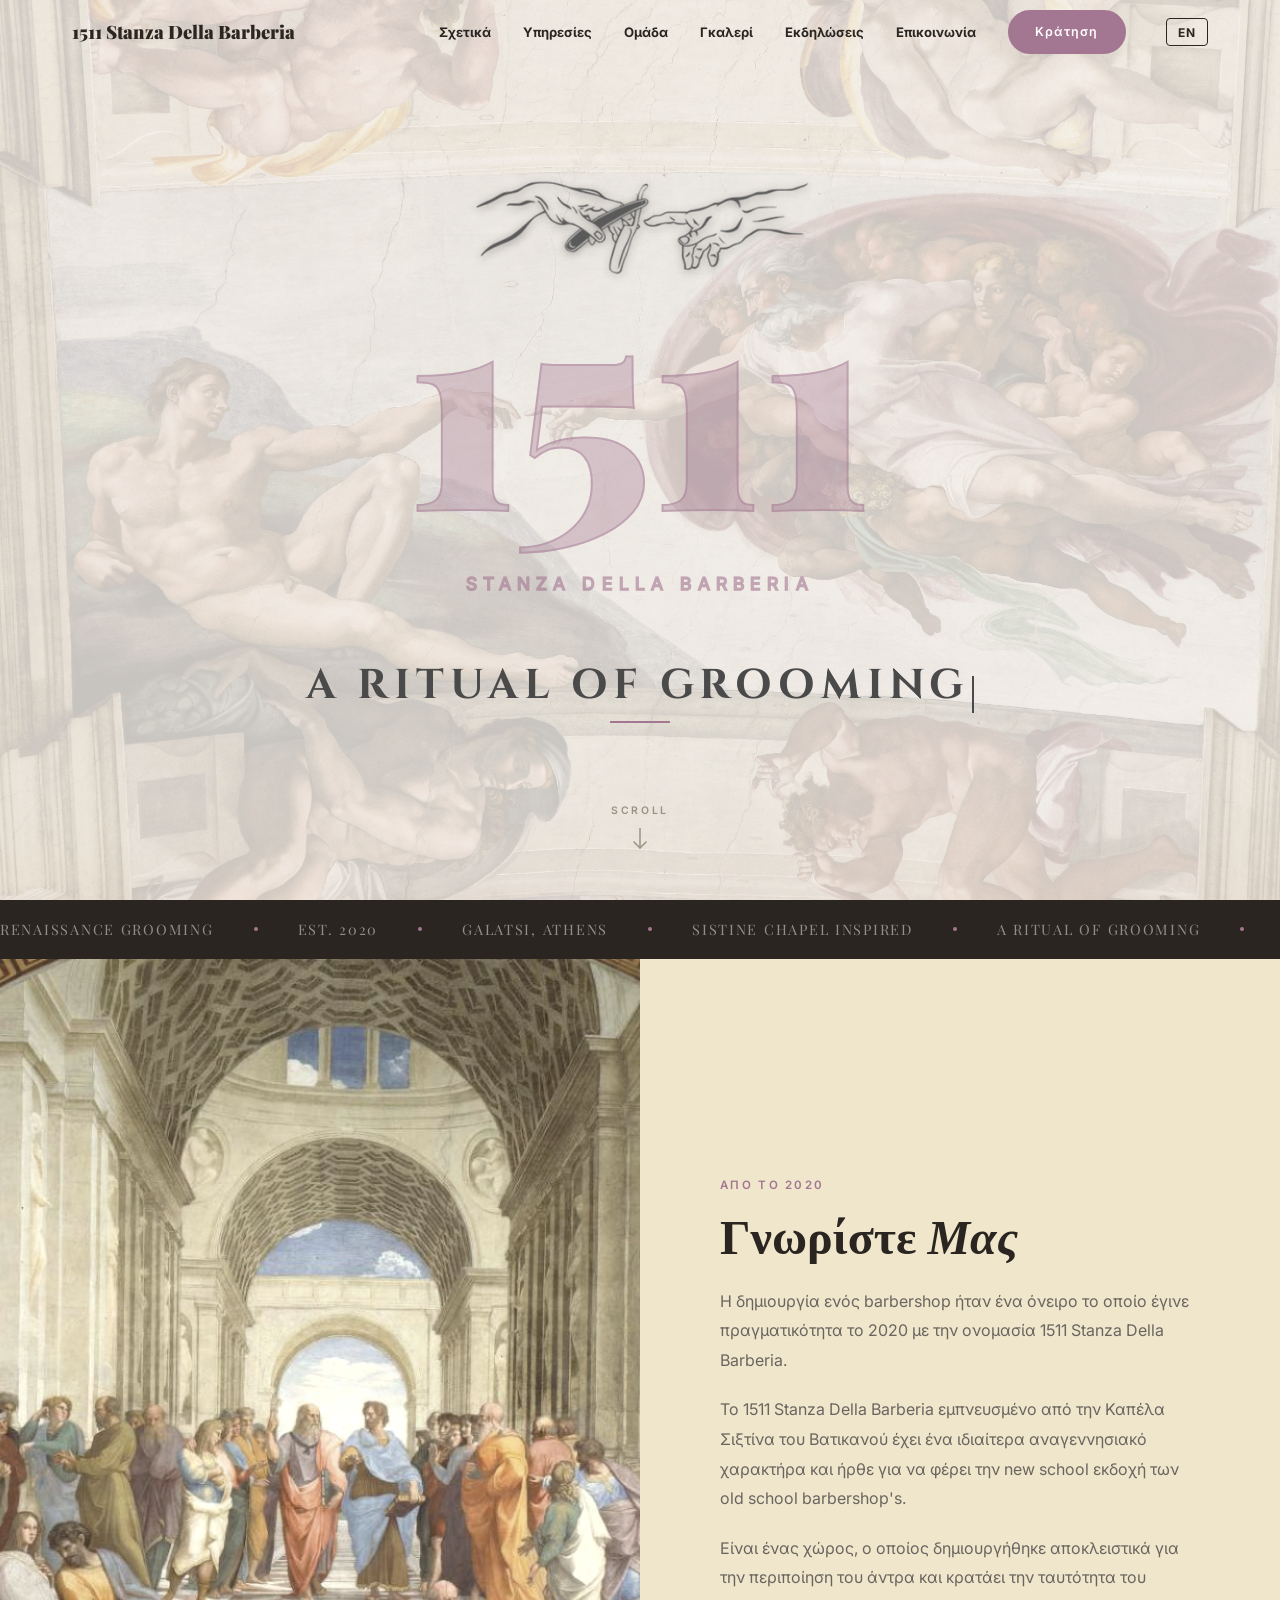
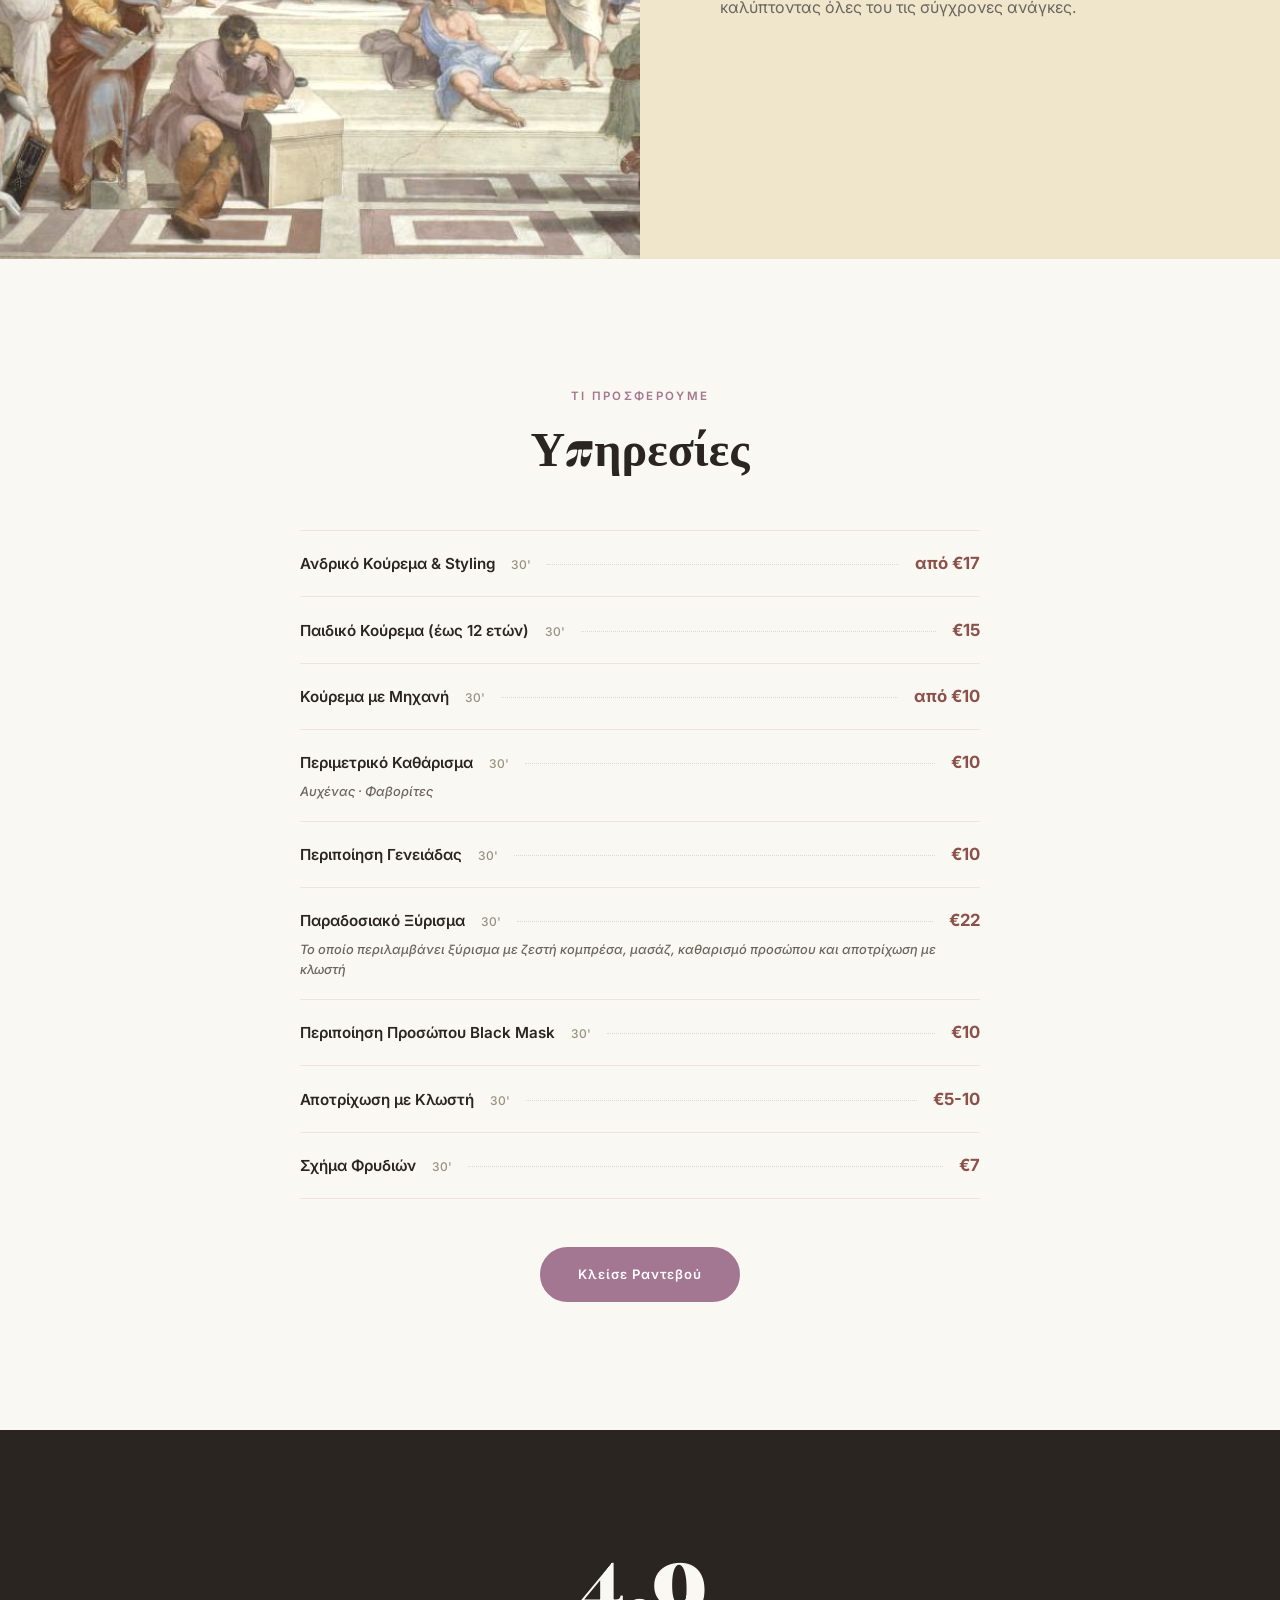
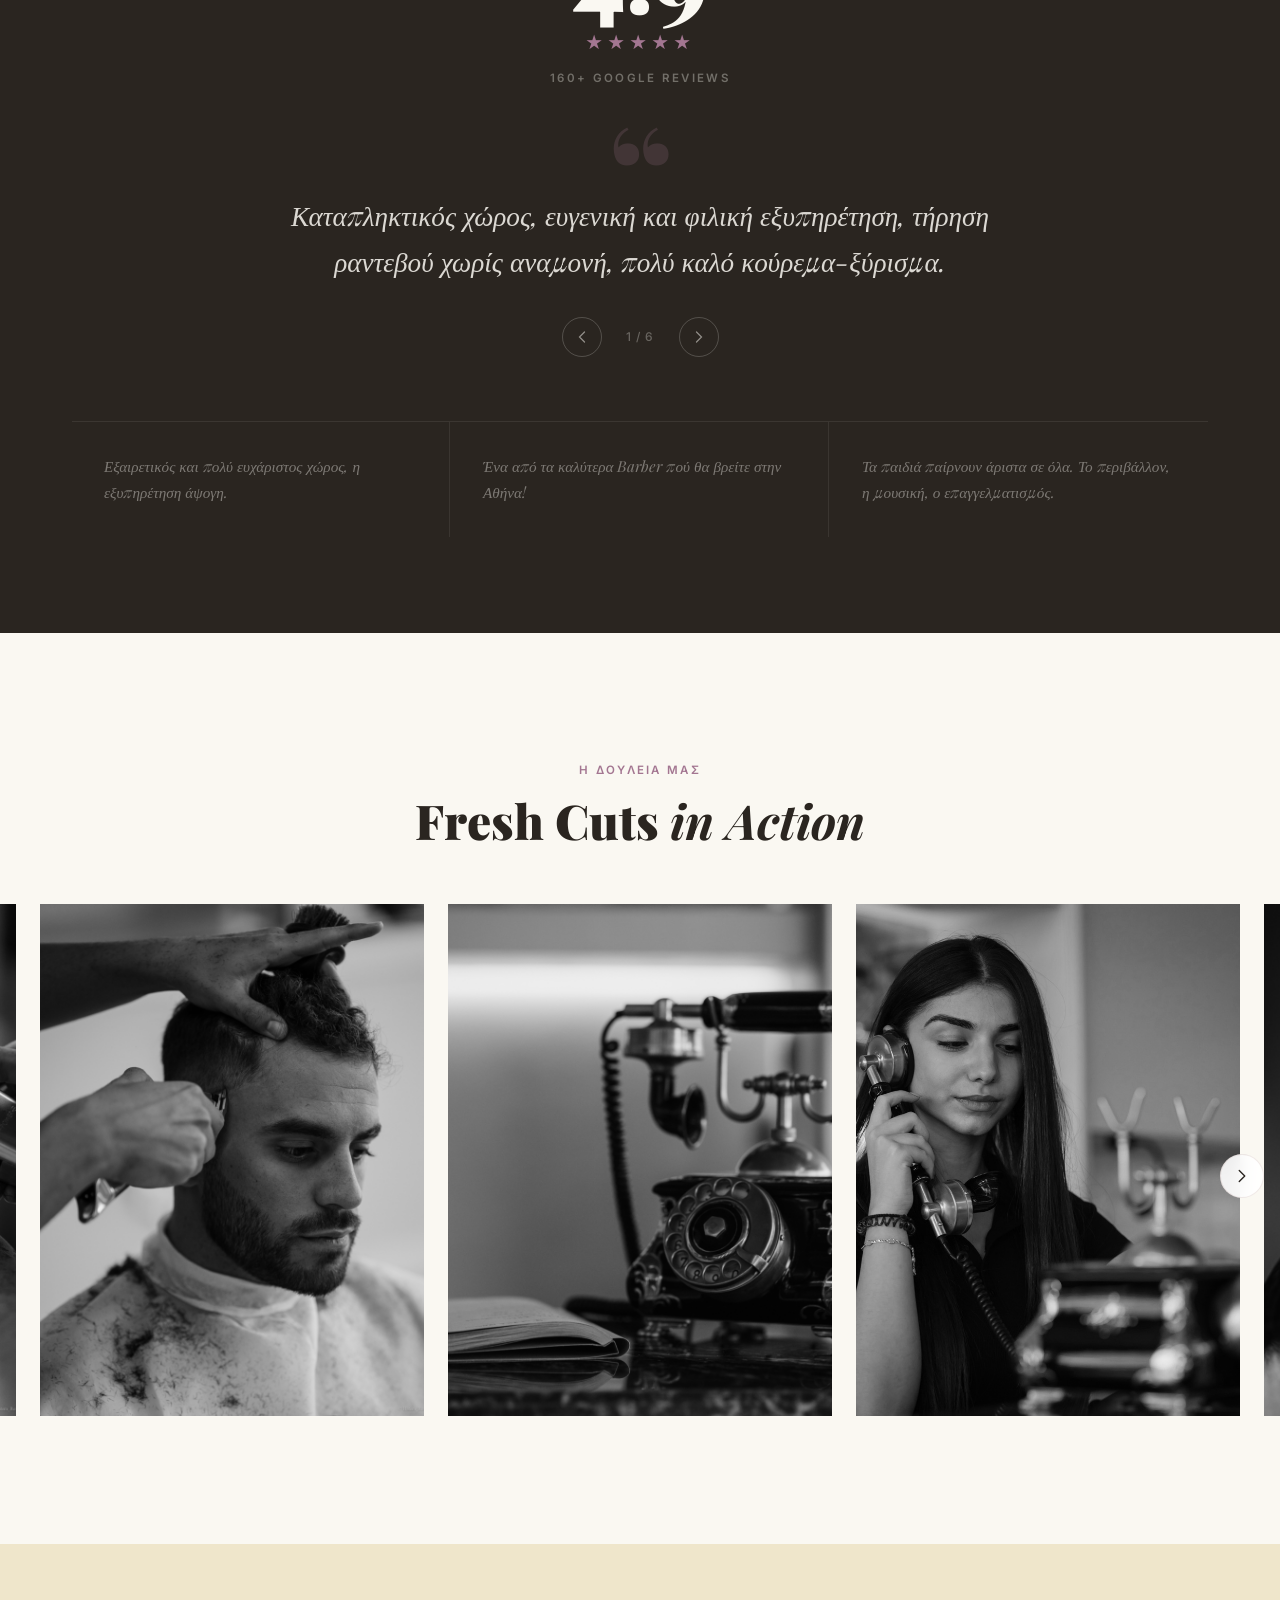
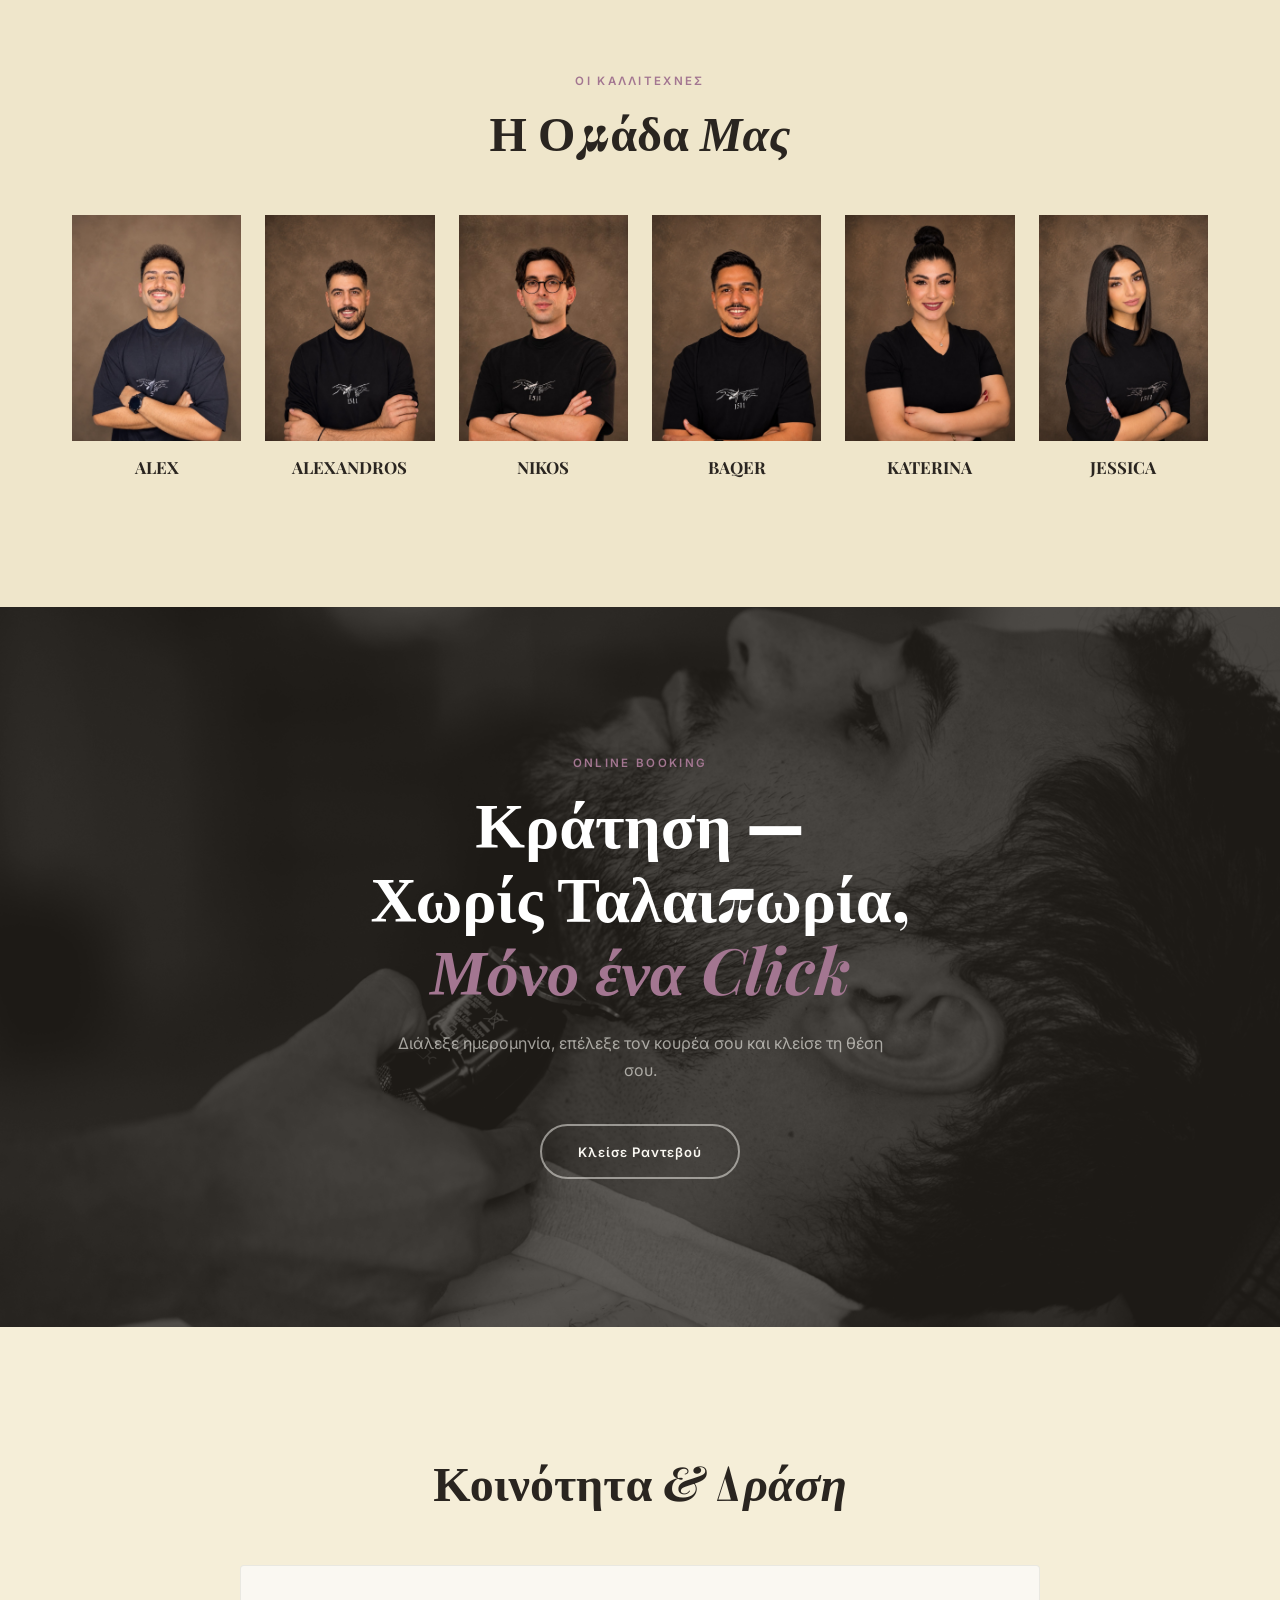
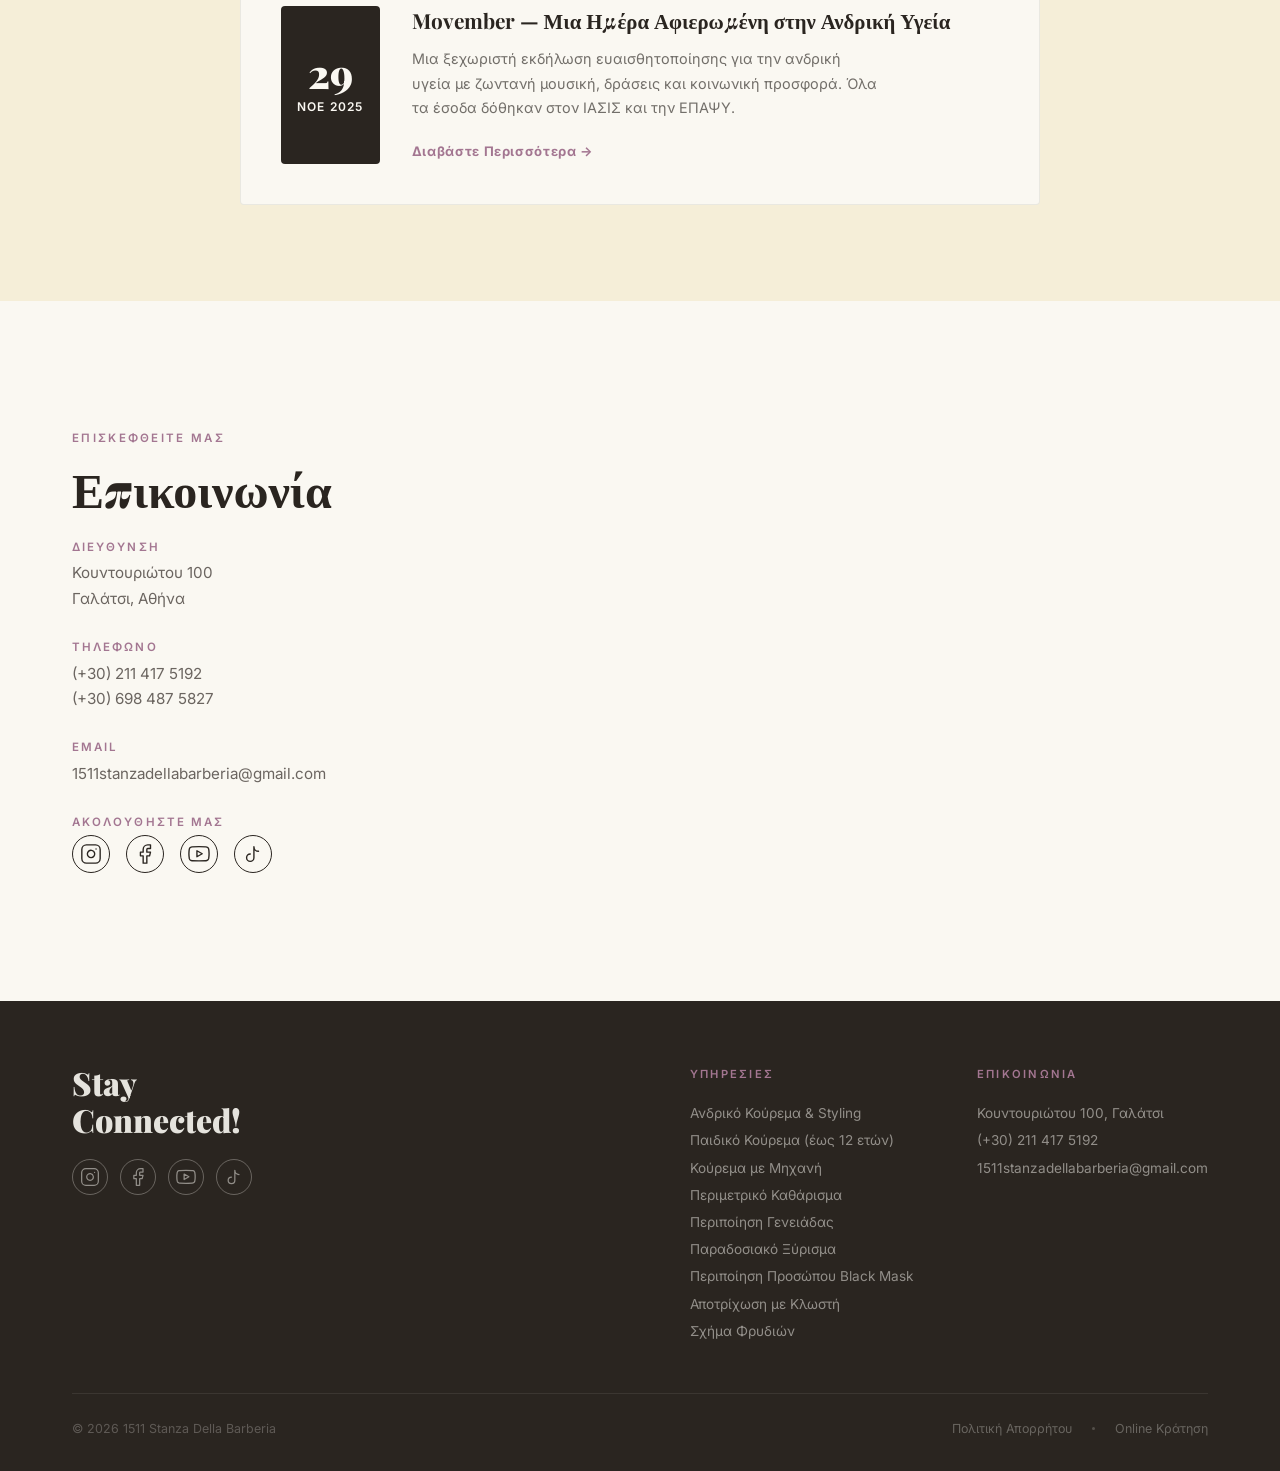
==== commit 8745be38: "Update prices, team photos and canonical domain - Prices: traditional shave €22, men's haircut from " ====
--- a/index.html
+++ b/index.html
@@ -4,22 +4,22 @@
   <meta charset="UTF-8">
   <meta name="viewport" content="width=device-width, initial-scale=1.0">
   <title>Barber Shop Γαλάτσι | Ανδρικό Κούρεμα & Ξύρισμα</title>
-  <meta name="description" content="Barber shop στο Γαλάτσι που προσφέρει ανδρικό κούρεμα με κλασικά και μοντέρνα κουρέματα, fade, παραδοσιακό ξύρισμα με ξυράφι, περιποίηση γενειάδας.">
+  <meta name="description" content="Barber shop στο Γαλάτσι: ανδρικό κούρεμα από €17, παραδοσιακό ξύρισμα €22, περιποίηση γενειάδας, παιδικό κούρεμα, black mask και αποτρίχωση με κλωστή.">
   <meta name="keywords" content="barbershop galatsi, κουρείο γαλάτσι, barber athens, κουρείο αθήνα, 1511 stanza, ανδρικό κούρεμα, beard grooming, ξύρισμα, barbershop athens, κουρείο, barber shop">
   <meta name="author" content="1511 Stanza Della Barberia">
   <meta name="geo.region" content="GR-A1">
   <meta name="geo.placename" content="Galatsi, Athens">
   <meta name="geo.position" content="38.0101;23.7501">
   <meta name="ICBM" content="38.0101, 23.7501">
-  <link rel="canonical" href="https://iliogr.github.io/1511stanza/">
+  <link rel="canonical" href="https://1511stanzadellabarberia.com/">
   <meta name="theme-color" content="#2a2520">
 
   <!-- Open Graph -->
   <meta property="og:type" content="website">
   <meta property="og:title" content="Barber Shop Γαλάτσι | Ανδρικό Κούρεμα & Ξύρισμα">
-  <meta property="og:description" content="Barber shop στο Γαλάτσι που προσφέρει ανδρικό κούρεμα με κλασικά και μοντέρνα κουρέματα, fade, παραδοσιακό ξύρισμα με ξυράφι, περιποίηση γενειάδας.">
-  <meta property="og:url" content="https://iliogr.github.io/1511stanza/">
-  <meta property="og:image" content="https://iliogr.github.io/1511stanza/images/og-image.jpg">
+  <meta property="og:description" content="Barber shop στο Γαλάτσι: ανδρικό κούρεμα από €17, παραδοσιακό ξύρισμα €22, περιποίηση γενειάδας, παιδικό κούρεμα, black mask και αποτρίχωση με κλωστή.">
+  <meta property="og:url" content="https://1511stanzadellabarberia.com/">
+  <meta property="og:image" content="https://1511stanzadellabarberia.com/images/og-image.jpg">
   <meta property="og:image:width" content="1200">
   <meta property="og:image:height" content="630">
   <meta property="og:locale" content="el_GR">
@@ -29,8 +29,8 @@
   <!-- Twitter Card -->
   <meta name="twitter:card" content="summary_large_image">
   <meta name="twitter:title" content="Barber Shop Γαλάτσι | Ανδρικό Κούρεμα & Ξύρισμα">
-  <meta name="twitter:description" content="Barber shop στο Γαλάτσι που προσφέρει ανδρικό κούρεμα με κλασικά και μοντέρνα κουρέματα, fade, παραδοσιακό ξύρισμα με ξυράφι, περιποίηση γενειάδας.">
-  <meta name="twitter:image" content="https://iliogr.github.io/1511stanza/images/og-image.jpg">
+  <meta name="twitter:description" content="Barber shop στο Γαλάτσι: ανδρικό κούρεμα από €17, παραδοσιακό ξύρισμα €22, περιποίηση γενειάδας, παιδικό κούρεμα, black mask και αποτρίχωση με κλωστή.">
+  <meta name="twitter:image" content="https://1511stanzadellabarberia.com/images/og-image.jpg">
 
   <!-- Preload hero image for LCP -->
   <link rel="preload" href="images/logo.avif" as="image" type="image/avif">
@@ -38,7 +38,7 @@
   <link rel="preconnect" href="https://fonts.googleapis.com">
   <link rel="preconnect" href="https://fonts.gstatic.com" crossorigin>
   <link href="https://fonts.googleapis.com/css2?family=Cinzel:wght@700&family=Playfair+Display:ital,wght@0,400;0,700;0,900;1,400;1,700&family=Inter:wght@300;400;500;600;700&display=swap" rel="stylesheet">
-  <link rel="stylesheet" href="style.css">
+  <link rel="stylesheet" href="style.css?v=4">
 
   <!-- Structured Data: LocalBusiness / BarberShop -->
   <script type="application/ld+json">
@@ -46,9 +46,9 @@
     "@context": "https://schema.org",
     "@type": "LocalBusiness",
     "additionalType": "https://schema.org/BarberShop",
-    "@id": "https://www.1511stanzadellabarberia.com/#localbusiness",
+    "@id": "https://1511stanzadellabarberia.com/#localbusiness",
     "name": "1511 stanza della barberia",
-    "url": "https://www.1511stanzadellabarberia.com/",
+    "url": "https://1511stanzadellabarberia.com/",
     "description": "Το 1511 stanza della barberia είναι barber shop στο Γαλάτσι που συνδυάζει την αυθεντική old school ατμόσφαιρα με σύγχρονες τεχνικές περιποίησης. Ο χώρος μας δημιουργήθηκε αποκλειστικά για την ολοκληρωμένη περιποίηση του άντρα, προσφέροντας επαγγελματικό κούρεμα, παραδοσιακό ξύρισμα με ξυράφι και εξειδικευμένη περιποίηση γενειάδας. Κάθε υπηρεσία εκτελείται με προσοχή στη λεπτομέρεια και μαεστρία, συνδυάζοντας την κλασική τέχνη του μπαρμπέρη με τις σύγχρονες ανάγκες του σημερινού άντρα. Στο κουρείο μας στο Γαλάτσι, η εμπειρία περιποίησης ξεπερνά το απλό κούρεμα και μετατρέπεται σε στιγμή χαλάρωσης και ανανέωσης. Επισκεφθείτε μας για ανδρικές κομμώσεις που αναδεικνύουν την προσωπικότητα και το στυλ σας.",
     "telephone": "+30 211 417 5192",
     "address": {
@@ -111,39 +111,32 @@
           "priceCurrency": "EUR",
           "itemOffered": {
             "@type": "Service",
-            "name": "Παιδικό Κούρεμα",
+            "name": "Παιδικό Κούρεμα (έως 12 ετών)",
             "timeRequired": "PT30M"
           }
         },
         {
           "@type": "Offer",
-          "price": "17",
+          "priceSpecification": {
+            "@type": "PriceSpecification",
+            "minPrice": "17",
+            "priceCurrency": "EUR"
+          },
+          "itemOffered": {
+            "@type": "Service",
+            "name": "Ανδρικό Κούρεμα 30' & Styling",
+            "timeRequired": "PT30M"
+          }
+        },
+        {
+          "@type": "Offer",
+          "price": "22",
           "priceCurrency": "EUR",
           "itemOffered": {
             "@type": "Service",
-            "name": "Ανδρικό Κούρεμα 30' & Styling",
-            "timeRequired": "PT30M"
-          }
-        },
-        {
-          "@type": "Offer",
-          "price": "17",
-          "priceCurrency": "EUR",
-          "itemOffered": {
-            "@type": "Service",
-            "name": "Ξύρισμα Special 30'",
-            "description": "Παραδοσιακό ξύρισμα με ζεστή κομπρέσα, μασάζ, καθαρισμός προσώπου και αποτρίχωση με κλωστή.",
-            "timeRequired": "PT30M"
-          }
-        },
-        {
-          "@type": "Offer",
-          "price": "13",
-          "priceCurrency": "EUR",
-          "itemOffered": {
-            "@type": "Service",
-            "name": "Ξύρισμα απλό 15'",
-            "timeRequired": "PT15M"
+            "name": "Παραδοσιακό Ξύρισμα 30'",
+            "description": "Το οποίο περιλαμβάνει ξύρισμα με ζεστή κομπρέσα, μασάζ, καθαρισμό προσώπου και αποτρίχωση με κλωστή.",
+            "timeRequired": "PT30M"
           }
         },
         {
@@ -202,8 +195,11 @@
         },
         {
           "@type": "Offer",
-          "price": "10",
-          "priceCurrency": "EUR",
+          "priceSpecification": {
+            "@type": "PriceSpecification",
+            "minPrice": "10",
+            "priceCurrency": "EUR"
+          },
           "itemOffered": {
             "@type": "Service",
             "name": "Κούρεμα με μηχανή 30'",
@@ -242,7 +238,7 @@
         "name": "How much does a men's haircut cost?",
         "acceptedAnswer": {
           "@type": "Answer",
-          "text": "A men's haircut with styling costs €17. View our full price list on our website."
+          "text": "A men's haircut with styling starts from €17. View our full price list on our website."
         }
       },
       {
@@ -360,12 +356,12 @@
           <div class="service-row">
             <span class="service-name" data-i18n="s.haircut">Ανδρικό Κούρεμα & Styling</span>
             <span class="service-duration">30'</span>
-            <span class="service-price">&euro;17</span>
-          </div>
-        </div>
-        <div class="service-item">
-          <div class="service-row">
-            <span class="service-name" data-i18n="s.kids">Παιδικό Κούρεμα</span>
+            <span class="service-price"><span data-i18n="price.from">από</span> &euro;17</span>
+          </div>
+        </div>
+        <div class="service-item">
+          <div class="service-row">
+            <span class="service-name" data-i18n="s.kids">Παιδικό Κούρεμα (έως 12 ετών)</span>
             <span class="service-duration">30'</span>
             <span class="service-price">&euro;15</span>
           </div>
@@ -374,38 +370,31 @@
           <div class="service-row">
             <span class="service-name" data-i18n="s.clipper">Κούρεμα με Μηχανή</span>
             <span class="service-duration">30'</span>
+            <span class="service-price"><span data-i18n="price.from">από</span> &euro;10</span>
+          </div>
+        </div>
+        <div class="service-item">
+          <div class="service-row">
+            <span class="service-name" data-i18n="s.cleanup">Περιμετρικό Καθάρισμα</span>
+            <span class="service-duration">30'</span>
             <span class="service-price">&euro;10</span>
           </div>
-        </div>
-        <div class="service-item">
-          <div class="service-row">
-            <span class="service-name" data-i18n="s.cleanup">Περιμετρικό Καθάρισμα</span>
+          <p class="service-desc" data-i18n="s.cleanup.desc">Αυχένας &middot; Φαβορίτες</p>
+        </div>
+        <div class="service-item">
+          <div class="service-row">
+            <span class="service-name" data-i18n="s.beard">Περιποίηση Γενειάδας</span>
             <span class="service-duration">30'</span>
             <span class="service-price">&euro;10</span>
           </div>
-          <p class="service-desc" data-i18n="s.cleanup.desc">Αυχένας &middot; Φαβορίτες</p>
-        </div>
-        <div class="service-item">
-          <div class="service-row">
-            <span class="service-name" data-i18n="s.beard">Περιποίηση Γενειάδας</span>
-            <span class="service-duration">30'</span>
-            <span class="service-price">&euro;10</span>
-          </div>
-        </div>
-        <div class="service-item">
-          <div class="service-row">
-            <span class="service-name" data-i18n="s.shave.special">Ξύρισμα Special</span>
-            <span class="service-duration">30'</span>
-            <span class="service-price">&euro;17</span>
-          </div>
-          <p class="service-desc" data-i18n="s.shave.special.desc">Παραδοσιακό ξύρισμα με ζεστή κομπρέσα, μασάζ, καθαρισμός προσώπου και αποτρίχωση με κλωστή</p>
-        </div>
-        <div class="service-item">
-          <div class="service-row">
-            <span class="service-name" data-i18n="s.shave.simple">Ξύρισμα Απλό</span>
-            <span class="service-duration">15'</span>
-            <span class="service-price">&euro;13</span>
-          </div>
+        </div>
+        <div class="service-item">
+          <div class="service-row">
+            <span class="service-name" data-i18n="s.shave.special">Παραδοσιακό Ξύρισμα</span>
+            <span class="service-duration">30'</span>
+            <span class="service-price">&euro;22</span>
+          </div>
+          <p class="service-desc" data-i18n="s.shave.special.desc">Το οποίο περιλαμβάνει ξύρισμα με ζεστή κομπρέσα, μασάζ, καθαρισμό προσώπου και αποτρίχωση με κλωστή</p>
         </div>
         <div class="service-item">
           <div class="service-row">
@@ -545,48 +534,57 @@
       <div class="team-grid">
         <div class="team-member">
           <div class="team-photo">
-            <img src="images/IMG_5908.jpeg" alt="Αλέξανδρος" loading="lazy" data-face="alexandros">
+            <img src="images/team/alex.jpg" alt="ALEX" loading="lazy">
             <div class="team-overlay">
               <span class="team-role">Barber</span>
             </div>
           </div>
-          <h4>Αλέξανδρος</h4>
+          <h4>ALEX</h4>
         </div>
         <div class="team-member">
           <div class="team-photo">
-            <img src="images/IMG_8407.jpeg" alt="Νίκος" loading="lazy" data-face="nikos">
+            <img src="images/team/alexandros.jpg" alt="ALEXANDROS" loading="lazy">
             <div class="team-overlay">
               <span class="team-role">Barber</span>
             </div>
           </div>
-          <h4>Νίκος</h4>
+          <h4>ALEXANDROS</h4>
         </div>
         <div class="team-member">
           <div class="team-photo">
-            <img src="images/IMG_0420.jpg" alt="Aleks" loading="lazy" data-face="aleks">
+            <img src="images/team/nikos.jpg" alt="NIKOS" loading="lazy">
             <div class="team-overlay">
               <span class="team-role">Barber</span>
             </div>
           </div>
-          <h4>Άλεξ</h4>
+          <h4>NIKOS</h4>
         </div>
         <div class="team-member">
           <div class="team-photo">
-            <img src="images/IMG_4937.JPG" alt="Ελευθερία" loading="lazy" data-face="eleftheria">
+            <img src="images/team/baqer.jpg" alt="BAQER" loading="lazy">
             <div class="team-overlay">
-              <span class="team-role">Esthetician<br>& Podologist</span>
-            </div>
-          </div>
-          <h4>Ελευθερία</h4>
+              <span class="team-role">Barber</span>
+            </div>
+          </div>
+          <h4>BAQER</h4>
         </div>
         <div class="team-member">
           <div class="team-photo">
-            <img src="images/78AFB4B1-7401-4252-8395-367653C9338E.JPG" alt="Jessica" loading="lazy" data-face="jessica">
+            <img src="images/team/katerina.jpg" alt="KATERINA" loading="lazy">
+            <div class="team-overlay">
+              <span class="team-role">Aesthetic Wellness</span>
+            </div>
+          </div>
+          <h4>KATERINA</h4>
+        </div>
+        <div class="team-member">
+          <div class="team-photo">
+            <img src="images/team/jessica.jpg" alt="JESSICA" loading="lazy">
             <div class="team-overlay">
               <span class="team-role">Receptionist</span>
             </div>
           </div>
-          <h4>Τζέσικα</h4>
+          <h4>JESSICA</h4>
         </div>
       </div>
     </div>
@@ -709,8 +707,14 @@
             <h5 data-i18n="nav.services">Υπηρεσίες</h5>
             <ul>
               <li data-i18n="s.haircut">Ανδρικό Κούρεμα & Styling</li>
+              <li data-i18n="s.kids">Παιδικό Κούρεμα (έως 12 ετών)</li>
+              <li data-i18n="s.clipper">Κούρεμα με Μηχανή</li>
+              <li data-i18n="s.cleanup">Περιμετρικό Καθάρισμα</li>
               <li data-i18n="s.beard">Περιποίηση Γενειάδας</li>
-              <li data-i18n="s.shave.special">Ξύρισμα Special</li>
+              <li data-i18n="s.shave.special">Παραδοσιακό Ξύρισμα</li>
+              <li data-i18n="s.blackmask">Περιποίηση Προσώπου Black Mask</li>
+              <li data-i18n="s.threading">Αποτρίχωση με Κλωστή</li>
+              <li data-i18n="s.eyebrows">Σχήμα Φρυδιών</li>
             </ul>
           </div>
           <div class="footer-col">
@@ -773,6 +777,6 @@
     </div>
   </div>
 
-  <script src="script.js?v=2"></script>
+  <script src="script.js?v=3"></script>
 </body>
 </html>
--- a/style.css
+++ b/style.css
@@ -965,7 +965,7 @@
 
 .team-grid {
   display: grid;
-  grid-template-columns: repeat(5, 1fr);
+  grid-template-columns: repeat(6, 1fr);
   gap: 1.5rem;
 }
 
@@ -1006,19 +1006,8 @@
   filter: blur(0) grayscale(0%);
 }
 
-/* Per-person framing — initial (zoomed for entrance animation) */
-img[data-face="alexandros"] { transform: scale(1.85); transform-origin: center 95%; }
-img[data-face="nikos"] { transform: scale(1.45); transform-origin: center 30%; }
-img[data-face="aleks"] { transform: scale(1.45); }
-img[data-face="eleftheria"] { transform: scale(1.45); }
-img[data-face="jessica"] { transform: scale(1.6); transform-origin: 100% 70%; }
-
-/* Per-person framing — settled state (all zoomed 1.15x for crop room) */
-.team-member.visible img[data-face="alexandros"] { transform: scale(1.45); transform-origin: center 95%; }
-.team-member.visible img[data-face="nikos"] { transform: scale(1.15); transform-origin: center 30%; }
-.team-member.visible img[data-face="aleks"] { transform: scale(1.15); }
-.team-member.visible img[data-face="eleftheria"] { transform: scale(1.15); }
-.team-member.visible img[data-face="jessica"] { transform: scale(1.3); transform-origin: 100% 70%; }
+/* Same studio crop for everyone — settles from the entrance zoom */
+.team-member.visible .team-photo img { transform: scale(1); }
 
 /* Name + role fade up */
 .team-member h4 {
@@ -1048,6 +1037,9 @@
 .team-member:nth-child(5) .team-photo { transition-delay: 0.6s; }
 .team-member:nth-child(5) h4 { transition-delay: 1.1s; }
 .team-member:nth-child(5) h4 { transition-delay: 1.15s; }
+
+.team-member:nth-child(6) .team-photo { transition-delay: 0.75s; }
+.team-member:nth-child(6) h4 { transition-delay: 1.25s; }
 
 .team-placeholder {
   display: flex;
@@ -1070,6 +1062,7 @@
   object-fit: cover;
   opacity: 0;
   transform: scale(1.35);
+  transform-origin: center 25%;
   filter: blur(6px) grayscale(100%);
   transition: opacity 0.6s ease 0.3s,
               transform 1.4s cubic-bezier(0.16, 1, 0.3, 1) 0.2s,
@@ -1667,6 +1660,11 @@
     grid-template-columns: repeat(2, 1fr);
   }
 
+  .team-member .team-photo,
+  .team-member h4 {
+    transition-delay: 0s !important;
+  }
+
   .review-card {
     min-width: 280px;
     max-width: 300px;
@@ -1690,9 +1688,9 @@
 
 @media (max-width: 480px) {
   .team-grid {
-    grid-template-columns: 1fr 1fr;
-    gap: 1.25rem;
-  }
+    grid-template-columns: 1fr;
+  }
+
 
   .gallery-item {
     width: 260px;
